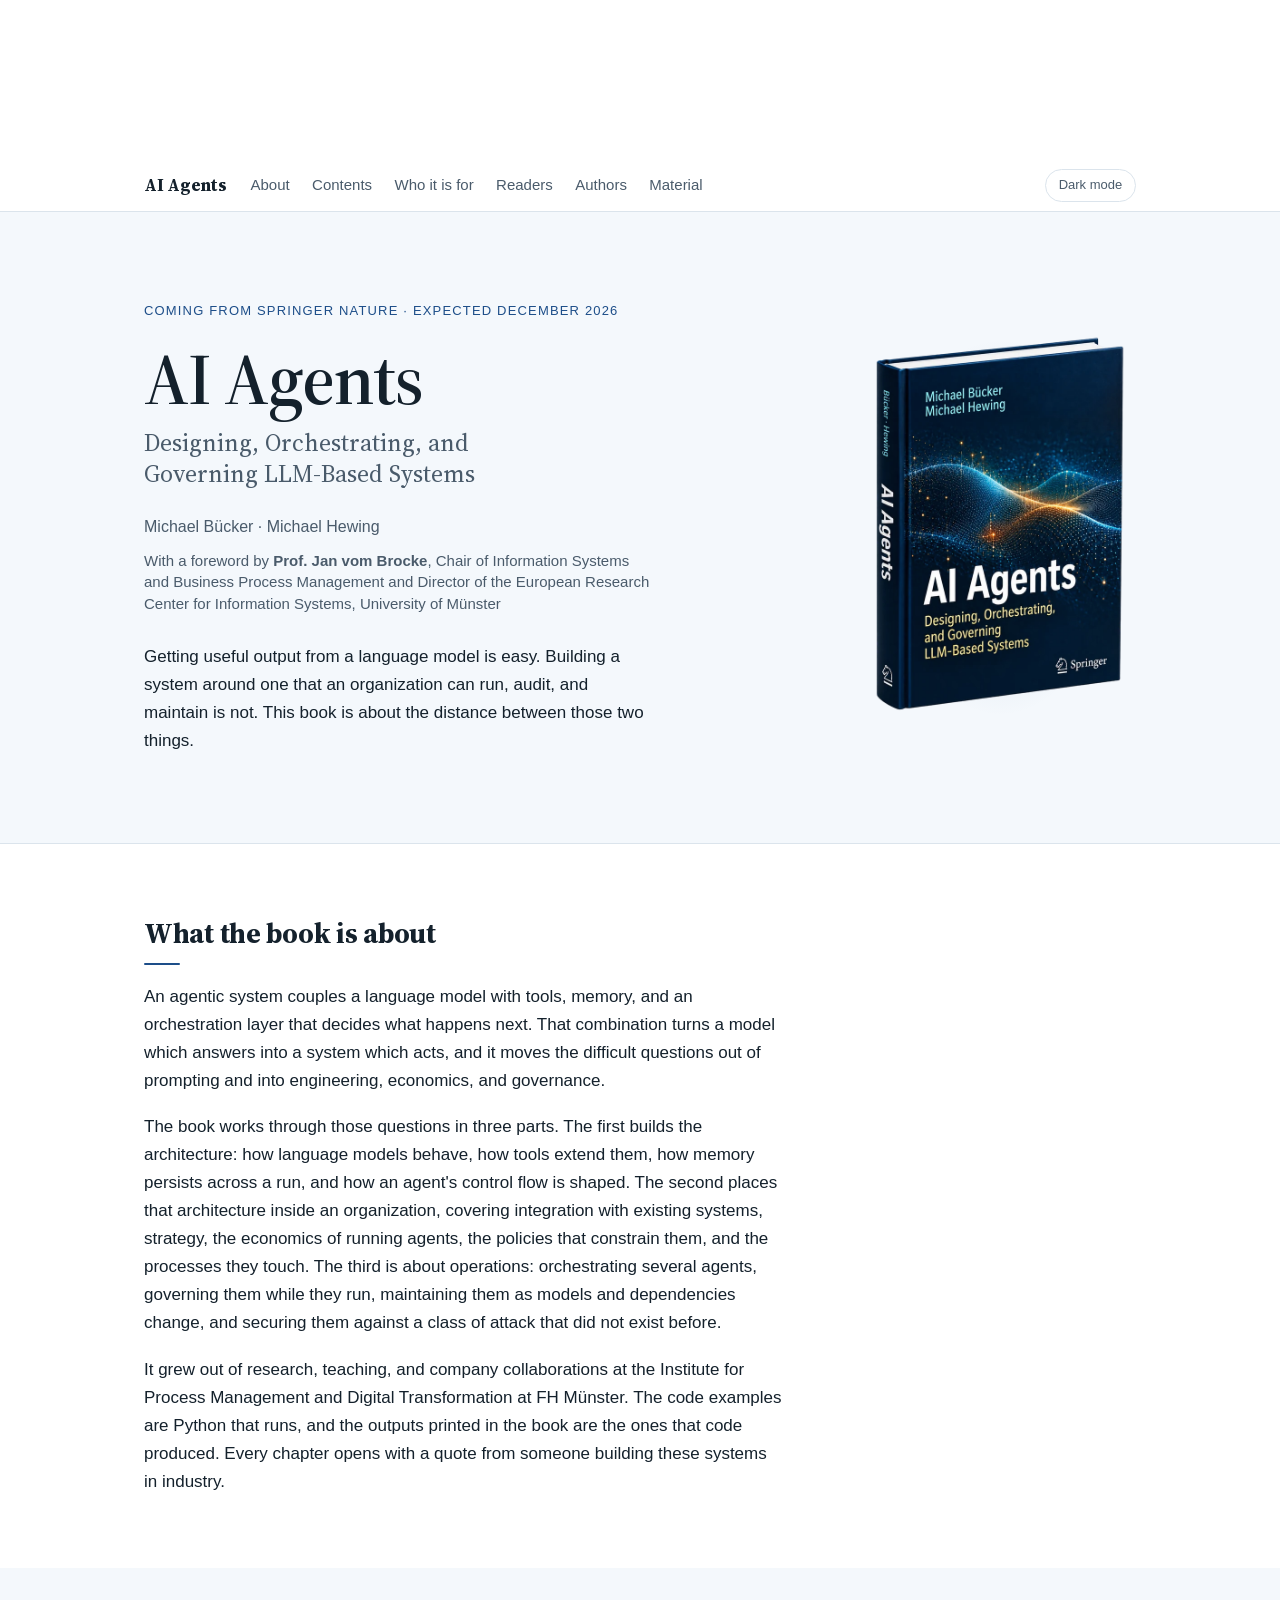
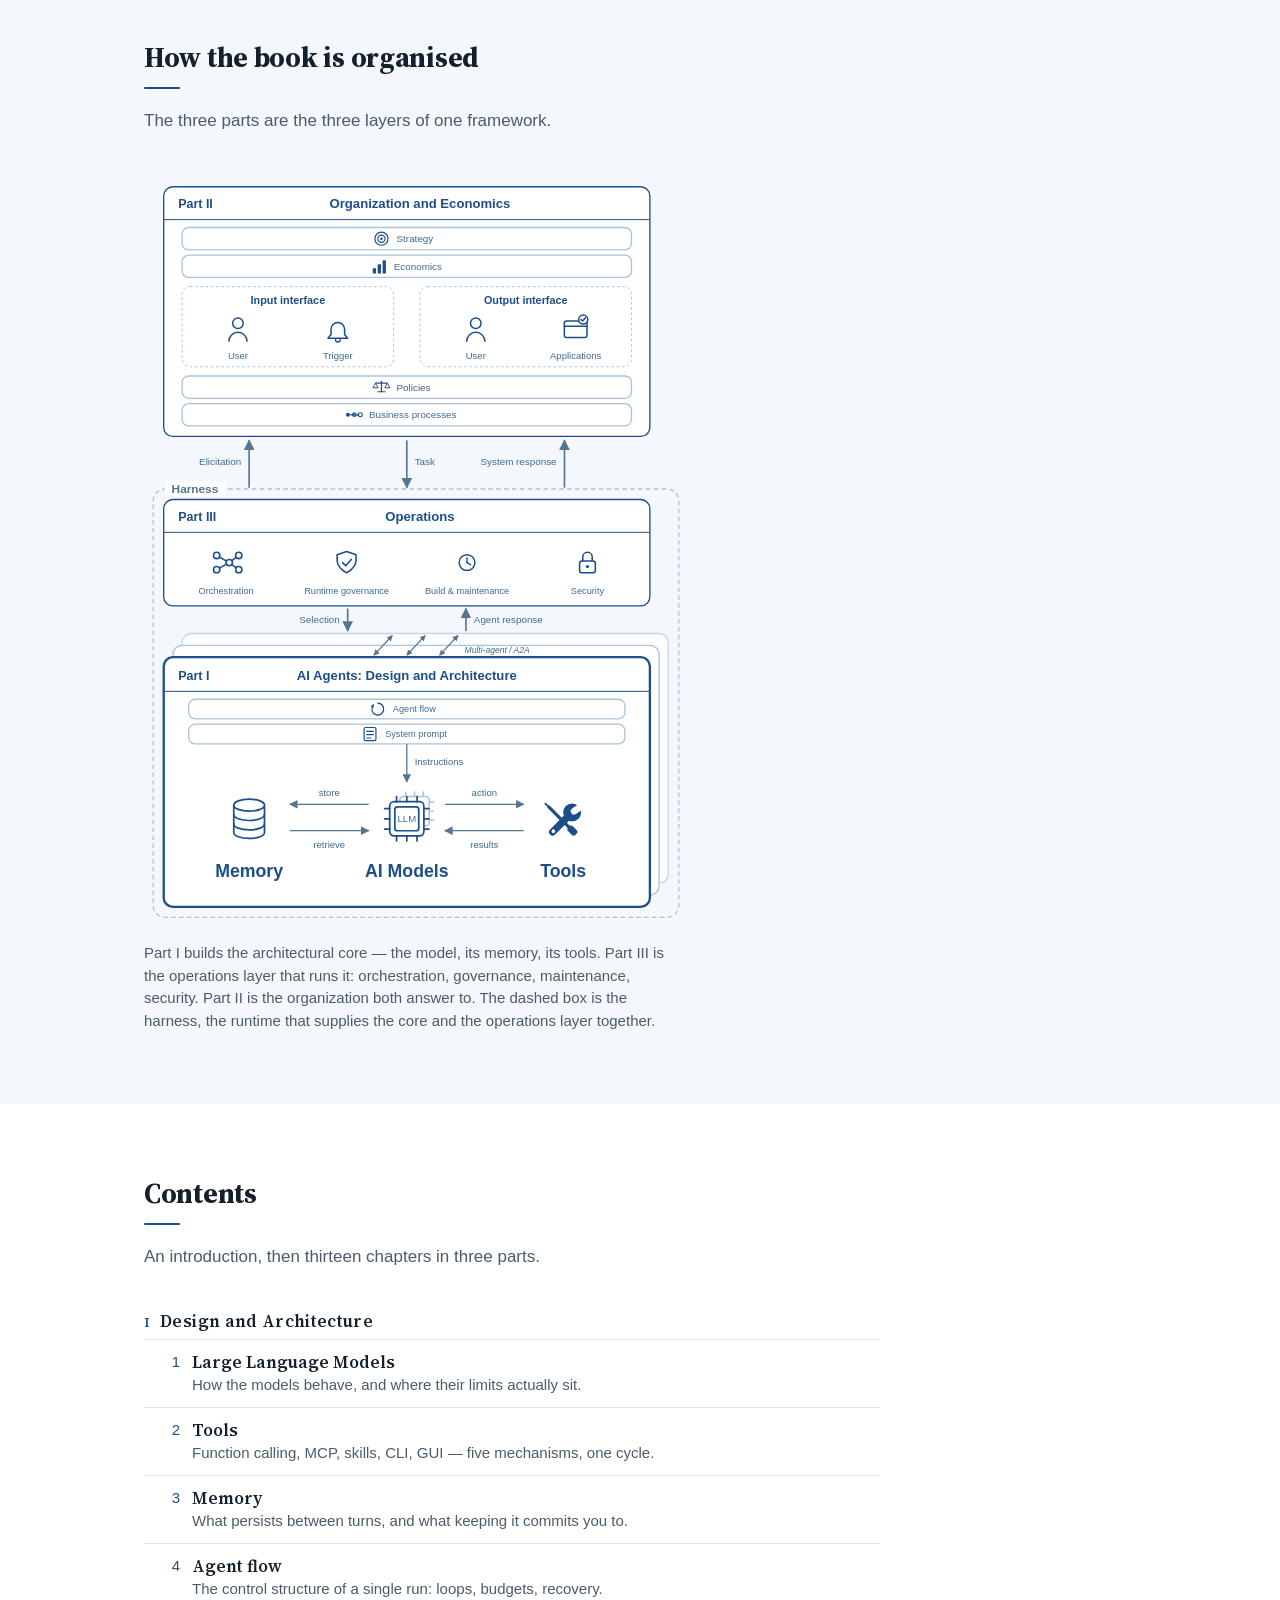
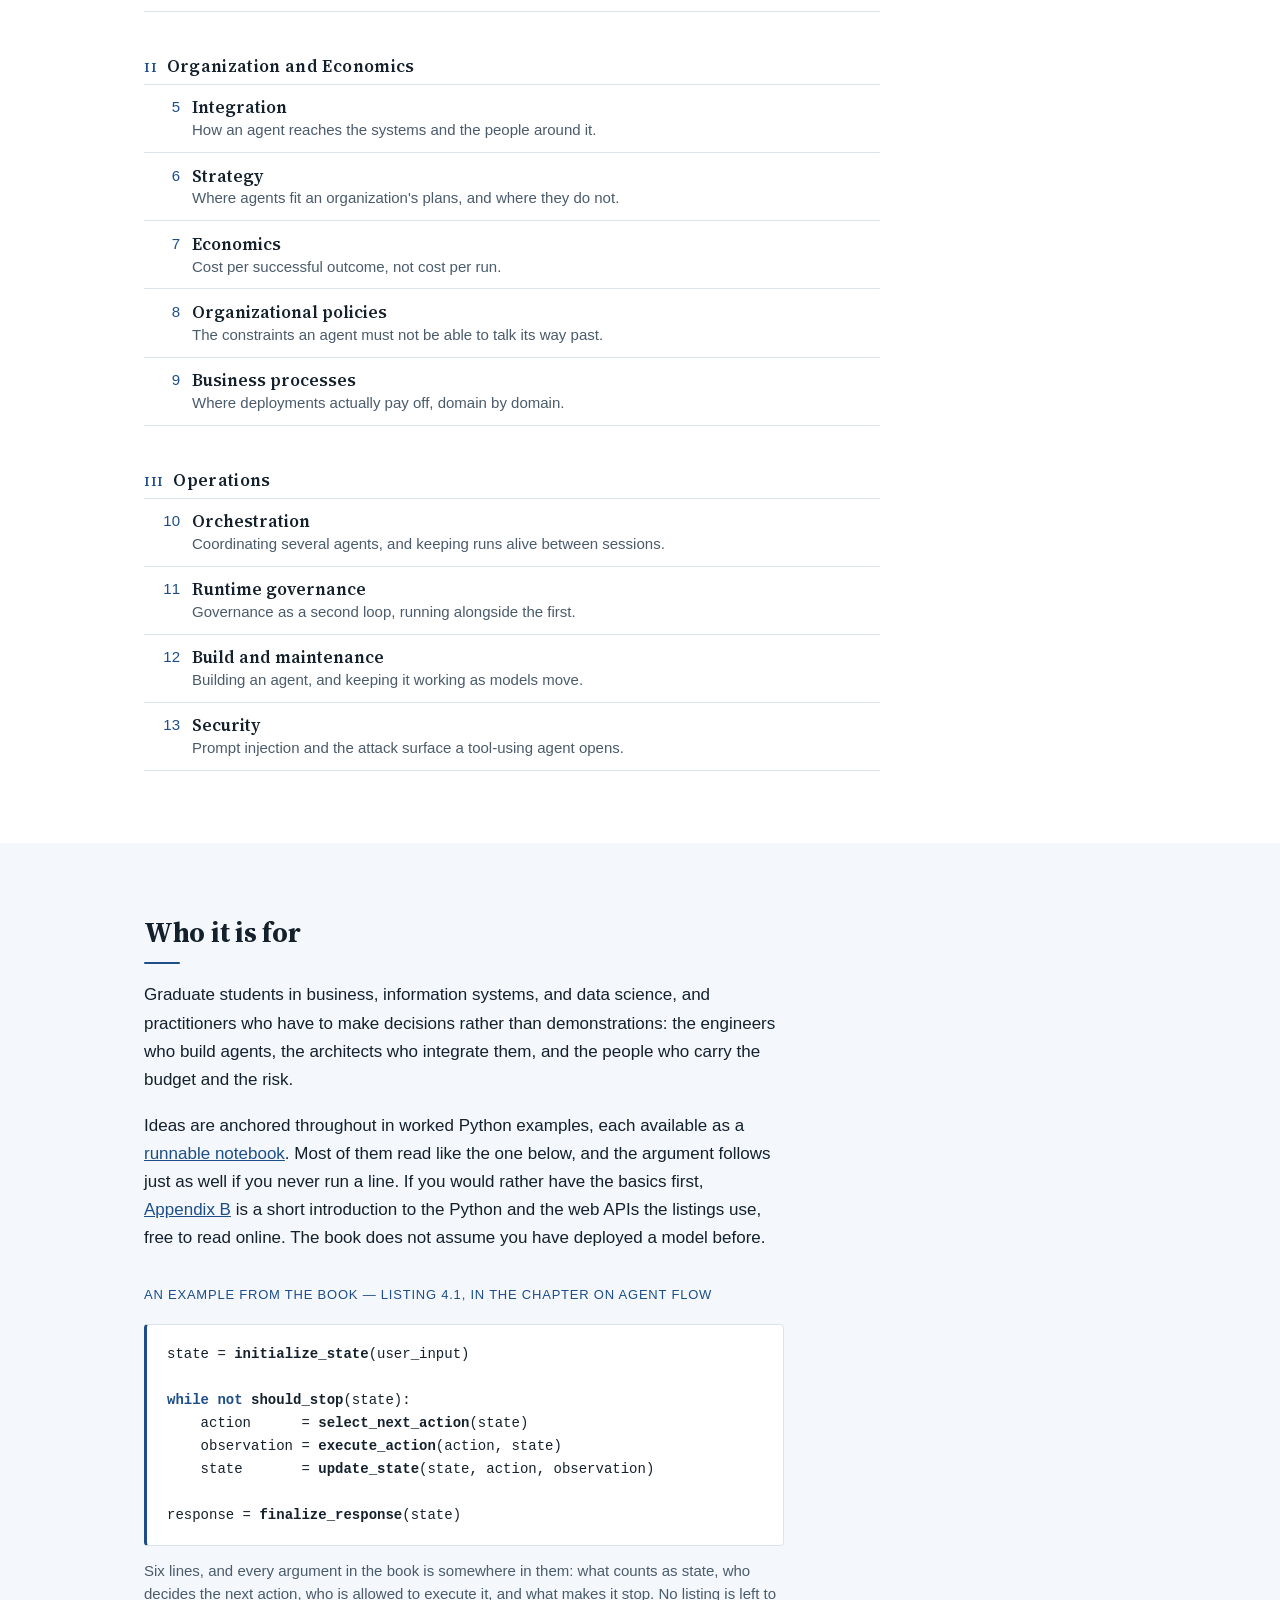
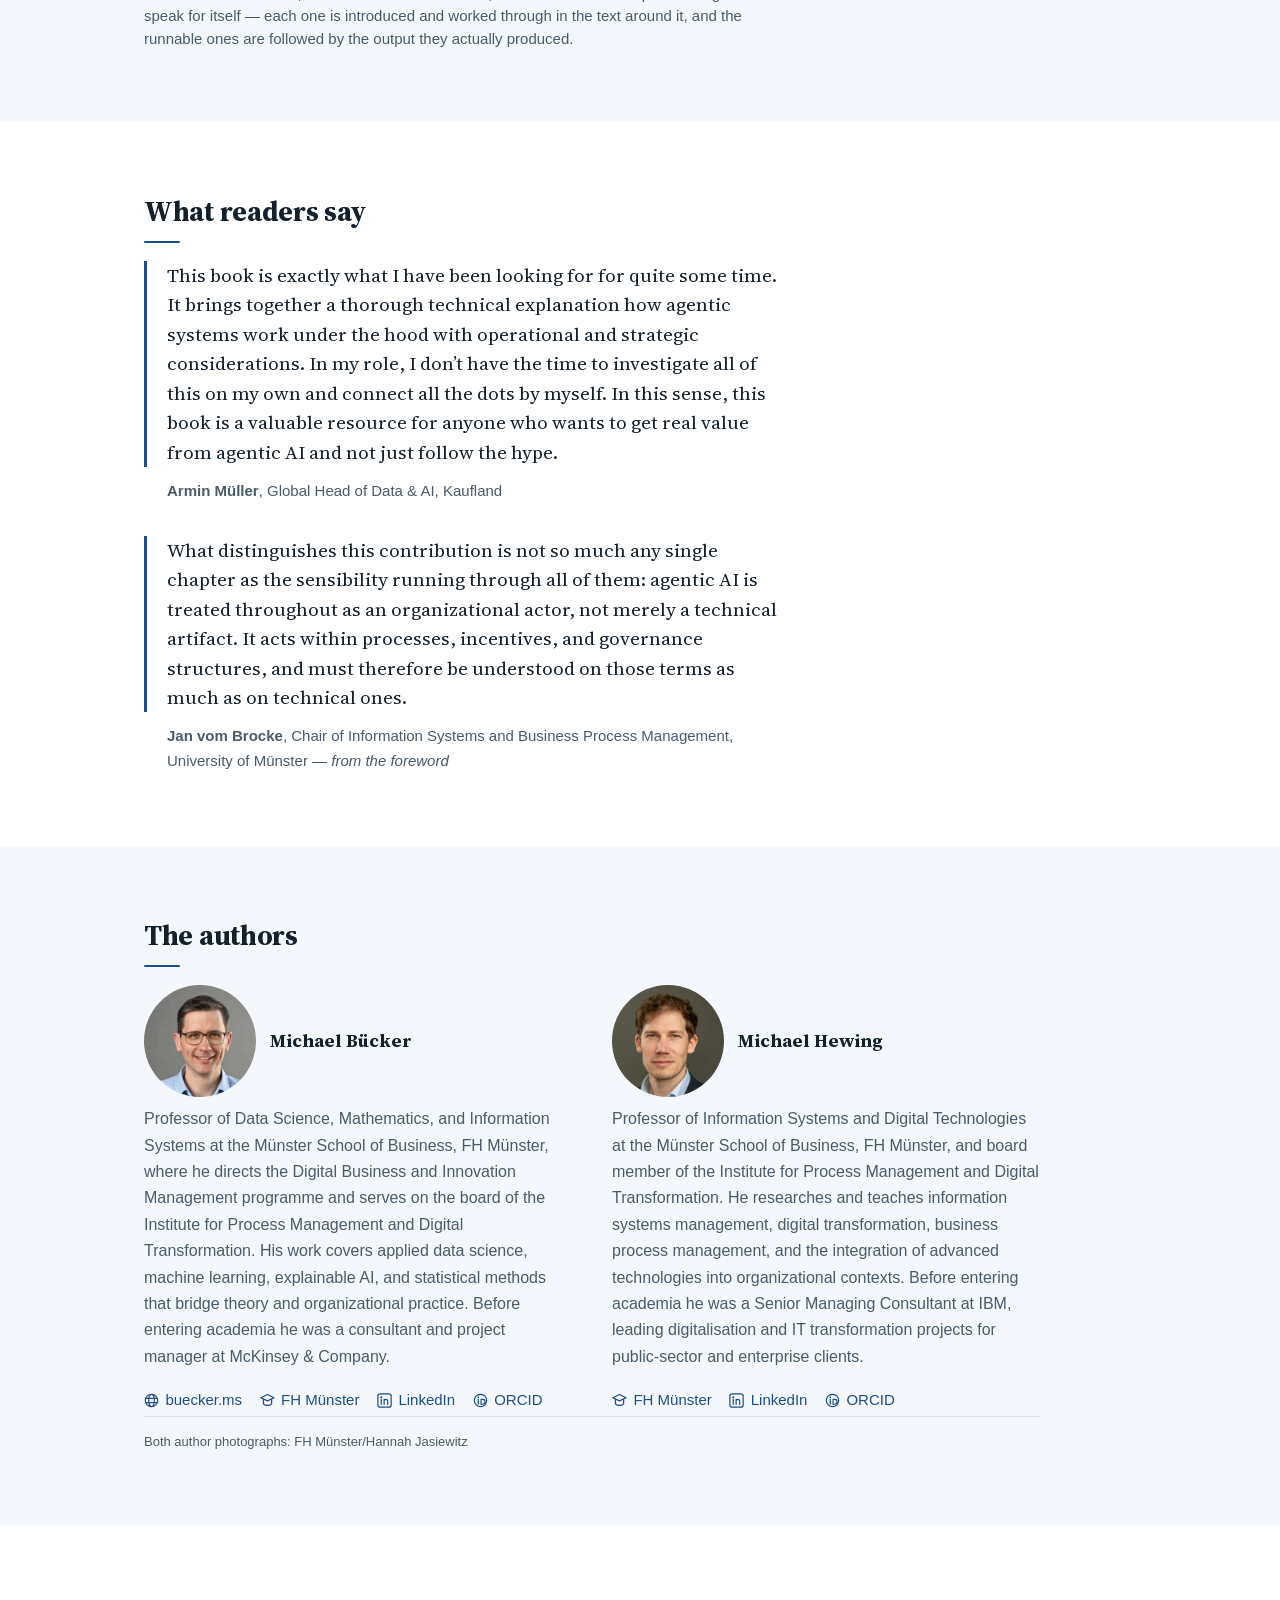
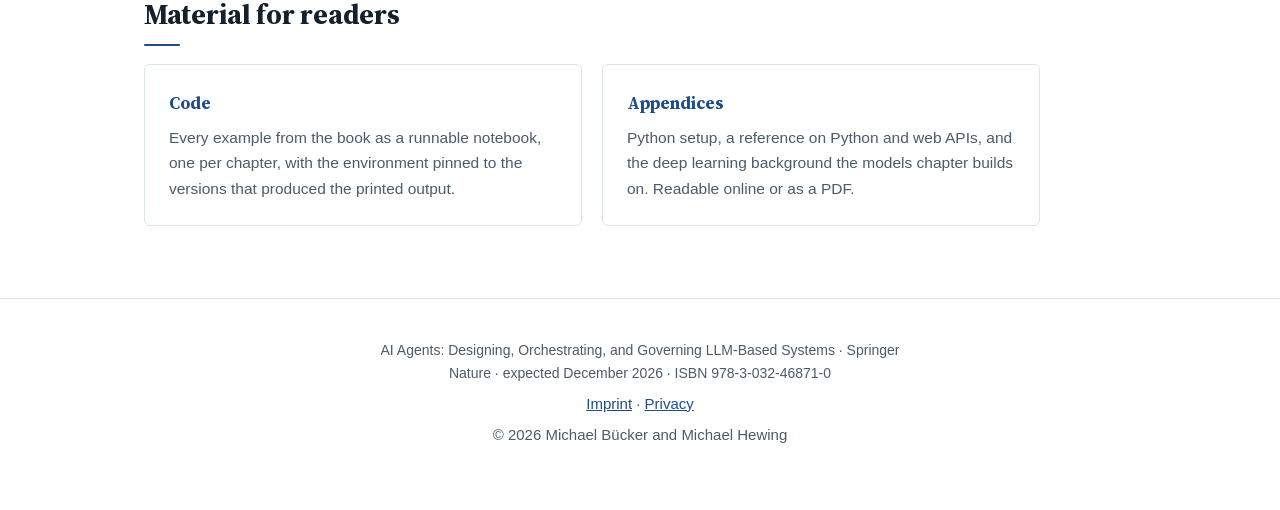
==== index.html @ d1d2ed9f "Print the ISBN now that there is one Springer's cover proof of 2 November carries 978-3-032-46871-0;" ====
<!doctype html>
<html lang="en">
<head>
<meta charset="utf-8">
<meta name="viewport" content="width=device-width, initial-scale=1">
<title>AI Agents — Designing, Orchestrating, and Governing LLM-Based Systems</title>
<meta name="description" content="A book by Michael Bücker and Michael Hewing on building LLM-based agents an organization can run, audit, and maintain. Coming from Springer Nature.">
<meta property="og:title" content="AI Agents: Designing, Orchestrating, and Governing LLM-Based Systems">
<meta property="og:description" content="Getting useful output from a language model is easy. Building a system around one that an organization can run, audit, and maintain is not.">
<meta property="og:image" content="https://aiagentsbook.org/img/cover-3d.jpg">
<meta property="og:url" content="https://aiagentsbook.org/">
<meta property="og:type" content="book">
<meta property="book:isbn" content="9783032468710">
<meta name="twitter:card" content="summary_large_image">
<link rel="canonical" href="https://aiagentsbook.org/">
<link rel="icon" href="favicon.svg" type="image/svg+xml">
<link rel="apple-touch-icon" href="apple-touch-icon.png">
<link rel="preload" href="fonts/source-serif-4.woff2" as="font"
      type="font/woff2" crossorigin>
<link rel="stylesheet" href="style.css">
<script>
  /* Applies a stored theme choice before first paint, so a visitor who picked
     one does not see the other flash first. Wrapped because localStorage
     throws in a private window with site data blocked, where doing nothing
     and following the system preference is the right outcome. */
  try {
    var saved = localStorage.getItem("theme");
    if (saved === "dark" || saved === "light") {
      document.documentElement.dataset.theme = saved;
    }
  } catch (e) {}
</script>
</head>
<body>

<!-- Icons are inline symbols rather than an icon font or a sprite file,
     because the page loads nothing from anywhere. Each is monochrome and
     inherits the link colour via currentColor, which also keeps the brand
     marks out of it: every icon sits beside its own text label, so the
     meaning never depends on recognising the glyph. -->
<svg xmlns="http://www.w3.org/2000/svg" hidden>
  <symbol id="i-globe" viewBox="0 0 16 16">
    <circle cx="8" cy="8" r="6.6" fill="none" stroke="currentColor" stroke-width="1.3"/>
    <ellipse cx="8" cy="8" rx="3" ry="6.6" fill="none" stroke="currentColor" stroke-width="1.3"/>
    <path d="M1.8 5.7h12.4M1.8 10.3h12.4" stroke="currentColor" stroke-width="1.3"/>
  </symbol>
  <symbol id="i-university" viewBox="0 0 16 16">
    <path d="M8 1.6 15 5 8 8.4 1 5z" fill="none" stroke="currentColor"
          stroke-width="1.3" stroke-linejoin="round"/>
    <path d="M3.6 6.6v4.1c0 1.3 2 2.4 4.4 2.4s4.4-1.1 4.4-2.4V6.6"
          fill="none" stroke="currentColor" stroke-width="1.3" stroke-linecap="round"/>
  </symbol>
  <symbol id="i-linkedin" viewBox="0 0 16 16">
    <rect x="0.9" y="0.9" width="14.2" height="14.2" rx="2.4" fill="none"
          stroke="currentColor" stroke-width="1.3"/>
    <circle cx="4.5" cy="4.6" r="1.05" fill="currentColor"/>
    <path d="M4.5 6.9v5.2M7.6 12.1V6.9m0 1.8c0-1 .8-1.8 1.9-1.8s1.9.8 1.9 2.1v3.1"
          fill="none" stroke="currentColor" stroke-width="1.3" stroke-linecap="round"/>
  </symbol>
  <symbol id="i-orcid" viewBox="0 0 16 16">
    <circle cx="8" cy="8" r="6.6" fill="none" stroke="currentColor" stroke-width="1.3"/>
    <circle cx="5.6" cy="4.7" r="0.85" fill="currentColor"/>
    <path d="M5.6 6.9v5.1" stroke="currentColor" stroke-width="1.3" stroke-linecap="round"/>
    <path d="M8.6 12V6.9h1.7a2.55 2.55 0 0 1 0 5.1z" fill="none"
          stroke="currentColor" stroke-width="1.3" stroke-linejoin="round"/>
  </symbol>
</svg>

<nav class="topbar" aria-label="Sections of this page">
  <a class="topbar-brand" href="#top">AI Agents</a>
  <ul class="topbar-links">
    <li><a href="#about">About</a></li>
    <li><a href="#contents">Contents</a></li>
    <li><a href="#audience">Who it is for</a></li>
    <li><a href="#readers">Readers</a></li>
    <li><a href="#authors">Authors</a></li>
    <li><a href="#material">Material</a></li>
  </ul>
  <button id="theme-toggle" class="theme-toggle" type="button" hidden>
    <span data-when="light">Dark mode</span><span data-when="dark">Light mode</span>
  </button>
</nav>

<header class="hero" id="top">
  <div class="hero-inner">
    <div class="hero-text">
      <!-- "Expected" stays until Springer commits to a date. No pre-order
           link until one exists: a placeholder that never resolves is worse
           than an honest silence. The hardcover ISBN is on the cover proof of
           2 November 2026 and is printed below, in the footer. The DOI is not:
           Springer derives it from the eBook ISBN, which has not been given to
           us, and 10.1007/978-3-032-46871-0 built from the print ISBN would
           404. It goes up once Springer confirms it. -->
      <p class="eyebrow">Coming from Springer Nature
        <span aria-hidden="true">&middot;</span> Expected December 2026</p>
      <h1>AI Agents</h1>
      <p class="subtitle">Designing, Orchestrating, and Governing LLM-Based Systems</p>
      <p class="authors">Michael Bücker &middot; Michael Hewing</p>
      <p class="foreword-by">With a foreword by <strong>Prof. Jan vom Brocke</strong>,
        Chair of Information Systems and Business Process Management and Director of
        the European Research Center for Information Systems, University of Münster</p>
      <p class="lede">Getting useful output from a language model is easy. Building a
        system around one that an organization can run, audit, and maintain is not.
        This book is about the distance between those two things.</p>
    </div>
    <div class="hero-cover">
      <!-- WebP because it is the only format here that carries the render's
           transparency at a sensible weight: 102 KB against 705 for the same
           image as PNG. Transparency is what lets one file serve both colour
           schemes instead of a white rectangle showing up in dark mode. The
           JPEG beside it exists only for og:image, since social scrapers
           still handle WebP unevenly. -->
      <img src="img/cover-3d.webp" width="600" height="900"
           alt="AI Agents: Designing, Orchestrating, and Governing LLM-Based Systems, by Michael Bücker and Michael Hewing, published by Springer.">
    </div>
  </div>
</header>

<main>

<section class="band" id="about">
  <h2>What the book is about</h2>
  <p>An agentic system couples a language model with tools, memory, and an
    orchestration layer that decides what happens next. That combination turns a
    model which answers into a system which acts, and it moves the difficult
    questions out of prompting and into engineering, economics, and governance.</p>
  <p>The book works through those questions in three parts. The first builds the
    architecture: how language models behave, how tools extend them, how memory
    persists across a run, and how an agent's control flow is shaped. The second
    places that architecture inside an organization, covering integration with
    existing systems, strategy, the economics of running agents, the policies that
    constrain them, and the processes they touch. The third is about operations:
    orchestrating several agents, governing them while they run, maintaining them
    as models and dependencies change, and securing them against a class of attack
    that did not exist before.</p>
  <p>It grew out of research, teaching, and company collaborations at the Institute
    for Process Management and Digital Transformation at FH Münster. The code
    examples are Python that runs, and the outputs printed in the book are the ones
    that code produced. Every chapter opens with a quote from someone building these
    systems in industry.</p>
</section>

<!-- The book's own framework figure, inlined rather than linked so it inherits
     the page's colours and needs no second request. It is the argument for the
     book's structure: its three layers are the three parts. -->
<section class="band alt" id="framework">
  <h2>How the book is organised</h2>
  <p class="intro">The three parts are the three layers of one framework.</p>
  <figure class="figure">
    <svg class="framework" viewBox="0 0 828 1150" width="100%" height="auto" xmlns="http://www.w3.org/2000/svg" role="img">
<title>The AI agent framework</title>
<desc>Three layers: an organizational layer with strategy, economics, input and output interfaces, policies, and business processes; an operations and processes layer with orchestration, runtime governance, build and maintenance, and security; and the agent architecture core, where an AI model interacts with memory and tools under a system prompt and agent flow. A dashed enclosing box labelled Harness surrounds the operations layer and the agent architecture core together. Tasks flow downward through the layers and responses flow back up.</desc>
<defs><marker id="fw-arrow" viewBox="0 0 10 10" refX="9" refY="5" markerWidth="6.5" markerHeight="6.5" orient="auto-start-reverse"><path d="M0,0 L10,5 L0,10 z" fill="var(--dia-line)"/></marker><marker id="fw-arrow-s" viewBox="0 0 10 10" refX="9" refY="5" markerWidth="5" markerHeight="5" orient="auto-start-reverse"><path d="M0,0 L10,5 L0,10 z" fill="var(--dia-line)"/></marker></defs>
<g id="part2"><rect x="30" y="24" width="740" height="380" rx="14" fill="var(--dia-fill)" stroke="var(--dia-strong)" stroke-width="2"/><line x1="30" y1="74" x2="770" y2="74" stroke="var(--dia-strong)" stroke-width="1.5"/><text x="52" y="57" font-family="inherit" font-size="19" fill="var(--dia-strong)" font-weight="700" text-anchor="start">Part II</text><text x="420" y="57" font-family="inherit" font-size="20" fill="var(--dia-strong)" font-weight="700" text-anchor="middle">Organization and Economics</text><rect x="58" y="86" width="684" height="34" rx="10" fill="var(--dia-fill)" stroke="var(--dia-soft)" stroke-width="2"/><g transform="translate(361.4,103.0)"><circle cx="0" cy="0" r="10" stroke="var(--dia-strong)" stroke-width="1.8" fill="none"/><circle cx="0" cy="0" r="5.5" stroke="var(--dia-strong)" stroke-width="1.8" fill="none"/><circle cx="0" cy="0" r="1.9" fill="var(--dia-strong)"/></g><text x="384.4" y="108.1" font-family="inherit" font-size="15" fill="var(--dia-mid)" text-anchor="start">Strategy</text><rect x="58" y="128" width="684" height="34" rx="10" fill="var(--dia-fill)" stroke="var(--dia-soft)" stroke-width="2"/><g transform="translate(357.2,145.0)"><rect x="-9" y="3" width="5" height="8" fill="var(--dia-strong)"/><rect x="-1.5" y="-3" width="5" height="14" fill="var(--dia-strong)"/><rect x="6" y="-9" width="5" height="20" fill="var(--dia-strong)"/></g><text x="380.2" y="150.1" font-family="inherit" font-size="15" fill="var(--dia-mid)" text-anchor="start">Economics</text><rect x="58" y="176" width="322" height="122" rx="12" fill="none" stroke="var(--dia-soft)" stroke-width="1.5" stroke-dasharray="4 4"/><text x="219" y="202" font-family="inherit" font-size="16.5" fill="var(--dia-strong)" font-weight="600" text-anchor="middle">Input interface</text><g transform="translate(143,242) scale(1.15)"><circle cx="0" cy="-9" r="7" stroke="var(--dia-strong)" stroke-width="2" fill="none" stroke-linecap="round" stroke-linejoin="round"/><path d="M-12,15 a12,12 0 0 1 24,0" stroke="var(--dia-strong)" stroke-width="2" fill="none" stroke-linecap="round" stroke-linejoin="round"/></g><text x="143" y="286" font-family="inherit" font-size="14.5" fill="var(--dia-mid)" text-anchor="middle">User</text><g transform="translate(295,242) scale(1.15)"><path d="M-9,6 v-7 a9,9 0 0 1 18,0 v7 l4,5 h-26 z" stroke="var(--dia-strong)" stroke-width="2" fill="none" stroke-linecap="round" stroke-linejoin="round"/><path d="M-3,13 a3,3 0 0 0 6,0" stroke="var(--dia-strong)" stroke-width="2" fill="none" stroke-linecap="round" stroke-linejoin="round"/></g><text x="295" y="286" font-family="inherit" font-size="14.5" fill="var(--dia-mid)" text-anchor="middle">Trigger</text><rect x="420" y="176" width="322" height="122" rx="12" fill="none" stroke="var(--dia-soft)" stroke-width="1.5" stroke-dasharray="4 4"/><text x="581" y="202" font-family="inherit" font-size="16.5" fill="var(--dia-strong)" font-weight="600" text-anchor="middle">Output interface</text><g transform="translate(505,242) scale(1.15)"><circle cx="0" cy="-9" r="7" stroke="var(--dia-strong)" stroke-width="2" fill="none" stroke-linecap="round" stroke-linejoin="round"/><path d="M-12,15 a12,12 0 0 1 24,0" stroke="var(--dia-strong)" stroke-width="2" fill="none" stroke-linecap="round" stroke-linejoin="round"/></g><text x="505" y="286" font-family="inherit" font-size="14.5" fill="var(--dia-mid)" text-anchor="middle">User</text><g transform="translate(657,242) scale(1.15)"><rect x="-15" y="-12" width="30" height="22" rx="3" stroke="var(--dia-strong)" stroke-width="2" fill="none" stroke-linecap="round" stroke-linejoin="round"/><line x1="-15" y1="-5" x2="15" y2="-5" stroke="var(--dia-strong)" stroke-width="2" fill="none" stroke-linecap="round" stroke-linejoin="round"/><circle cx="10" cy="-14" r="6" fill="var(--dia-fill)" stroke="var(--dia-strong)" stroke-width="2"/><path d="M7,-14 l2,2 l4,-4" stroke="var(--dia-strong)" stroke-width="2" fill="none" stroke-linecap="round" stroke-linejoin="round"/></g><text x="657" y="286" font-family="inherit" font-size="14.5" fill="var(--dia-mid)" text-anchor="middle">Applications</text><rect x="58" y="312" width="684" height="34" rx="10" fill="var(--dia-fill)" stroke="var(--dia-soft)" stroke-width="2"/><g transform="translate(361.4,329.0)"><line x1="0" y1="-9" x2="0" y2="7" stroke="var(--dia-strong)" stroke-width="1.8" stroke-linecap="round"/><line x1="-5.5" y1="7" x2="5.5" y2="7" stroke="var(--dia-strong)" stroke-width="1.8" stroke-linecap="round"/><line x1="-9" y1="-6" x2="9" y2="-6" stroke="var(--dia-strong)" stroke-width="1.8" stroke-linecap="round"/><path d="M -9,-6 L -13,1 L -5,1 Z" stroke="var(--dia-strong)" stroke-width="1.4" fill="none" stroke-linejoin="round"/><path d="M 9,-6 L 13,1 L 5,1 Z" stroke="var(--dia-strong)" stroke-width="1.4" fill="none" stroke-linejoin="round"/></g><text x="384.4" y="334.1" font-family="inherit" font-size="15" fill="var(--dia-mid)" text-anchor="start">Policies</text><rect x="58" y="354" width="684" height="34" rx="10" fill="var(--dia-fill)" stroke="var(--dia-soft)" stroke-width="2"/><g transform="translate(319.4,371.0)"><circle cx="-9" cy="0" r="3" fill="var(--dia-strong)"/><line x1="-6" y1="0" x2="-1.5" y2="0" stroke="var(--dia-strong)" stroke-width="1.8"/><circle cx="0" cy="0" r="3" fill="var(--dia-strong)"/><line x1="3" y1="0" x2="7.5" y2="0" stroke="var(--dia-strong)" stroke-width="1.8" marker-end="url(#fw-arrow-s)"/><circle cx="10" cy="0" r="3" fill="none" stroke="var(--dia-strong)" stroke-width="1.6"/></g><text x="342.4" y="376.1" font-family="inherit" font-size="15" fill="var(--dia-mid)" text-anchor="start">Business processes</text></g><g id="arrows23"><line x1="160" y1="482" x2="160" y2="410" stroke="var(--dia-line)" stroke-width="2.5" marker-end="url(#fw-arrow)"/><text x="148" y="447" font-family="inherit" font-size="15" fill="var(--dia-mid)" text-anchor="end">Elicitation</text><line x1="400" y1="410" x2="400" y2="482" stroke="var(--dia-line)" stroke-width="2.5" marker-end="url(#fw-arrow)"/><text x="412" y="447" font-family="inherit" font-size="15" fill="var(--dia-mid)" text-anchor="start">Task</text><line x1="640" y1="482" x2="640" y2="410" stroke="var(--dia-line)" stroke-width="2.5" marker-end="url(#fw-arrow)"/><text x="628" y="447" font-family="inherit" font-size="15" fill="var(--dia-mid)" text-anchor="end">System response</text></g><g id="harness"><rect x="14" y="484" width="800" height="652" rx="18" fill="none" stroke="var(--dia-soft)" stroke-width="2" stroke-dasharray="7 5"/><rect x="32" y="473" width="92" height="22" fill="var(--dia-fill)"/><text x="42" y="490" font-family="inherit" font-size="18" fill="var(--dia-line)" font-weight="700" text-anchor="start">Harness</text></g><g id="harness-scope" transform="translate(0,34)"><g id="part3"><rect x="30" y="466" width="740" height="162" rx="14" fill="var(--dia-fill)" stroke="var(--dia-strong)" stroke-width="2"/><line x1="30" y1="516" x2="770" y2="516" stroke="var(--dia-strong)" stroke-width="1.5"/><text x="52" y="499" font-family="inherit" font-size="19" fill="var(--dia-strong)" font-weight="700" text-anchor="start">Part III</text><text x="420" y="499" font-family="inherit" font-size="20" fill="var(--dia-strong)" font-weight="700" text-anchor="middle">Operations</text><g transform="translate(125,562) scale(1.2)"><line x1="-12" y1="-9" x2="4" y2="0" stroke="var(--dia-strong)" stroke-width="2" fill="none" stroke-linecap="round" stroke-linejoin="round"/><line x1="-12" y1="9" x2="4" y2="0" stroke="var(--dia-strong)" stroke-width="2" fill="none" stroke-linecap="round" stroke-linejoin="round"/><line x1="4" y1="0" x2="16" y2="-9" stroke="var(--dia-strong)" stroke-width="2" fill="none" stroke-linecap="round" stroke-linejoin="round"/><line x1="4" y1="0" x2="16" y2="9" stroke="var(--dia-strong)" stroke-width="2" fill="none" stroke-linecap="round" stroke-linejoin="round"/><circle cx="-12" cy="-9" r="4" fill="var(--dia-fill)" stroke="var(--dia-strong)" stroke-width="2"/><circle cx="-12" cy="9" r="4" fill="var(--dia-fill)" stroke="var(--dia-strong)" stroke-width="2"/><circle cx="4" cy="0" r="4" fill="var(--dia-fill)" stroke="var(--dia-strong)" stroke-width="2"/><circle cx="16" cy="-9" r="4" fill="var(--dia-fill)" stroke="var(--dia-strong)" stroke-width="2"/><circle cx="16" cy="9" r="4" fill="var(--dia-fill)" stroke="var(--dia-strong)" stroke-width="2"/></g><text x="125" y="610" font-family="inherit" font-size="14" fill="var(--dia-mid)" text-anchor="middle">Orchestration</text><g transform="translate(308.33,562) scale(1.2)"><path d="M0,-14 l12,4 v7 c0,8 -5,12 -12,16 c-7,-4 -12,-8 -12,-16 v-7 z" stroke="var(--dia-strong)" stroke-width="2" fill="none" stroke-linecap="round" stroke-linejoin="round"/><path d="M-5,0 l4,4 l7,-8" stroke="var(--dia-strong)" stroke-width="2" fill="none" stroke-linecap="round" stroke-linejoin="round"/></g><text x="308.33" y="610" font-family="inherit" font-size="14" fill="var(--dia-mid)" text-anchor="middle">Runtime governance</text><g transform="translate(491.67,562) scale(1.2)"><g transform="translate(0,0)"><circle cx="0" cy="0" r="10" stroke="var(--dia-strong)" stroke-width="1.8" fill="none"/><line x1="0" y1="0" x2="0" y2="-6" stroke="var(--dia-strong)" stroke-width="1.8" stroke-linecap="round"/><line x1="0" y1="0" x2="4.5" y2="2.5" stroke="var(--dia-strong)" stroke-width="1.8" stroke-linecap="round"/></g></g><text x="491.67" y="610" font-family="inherit" font-size="14" fill="var(--dia-mid)" text-anchor="middle">Build &amp; maintenance</text><g transform="translate(675,562) scale(1.2)"><rect x="-10" y="-2" width="20" height="15" rx="3" stroke="var(--dia-strong)" stroke-width="2" fill="none" stroke-linecap="round" stroke-linejoin="round"/><path d="M-6,-2 v-5 a6,6 0 0 1 12,0 v5" stroke="var(--dia-strong)" stroke-width="2" fill="none" stroke-linecap="round" stroke-linejoin="round"/><circle cx="0" cy="5" r="2" fill="var(--dia-strong)"/></g><text x="675" y="610" font-family="inherit" font-size="14" fill="var(--dia-mid)" text-anchor="middle">Security</text></g><g id="arrows31"><line x1="310" y1="632" x2="310" y2="666" stroke="var(--dia-line)" stroke-width="2.5" marker-end="url(#fw-arrow)"/><text x="298" y="654" font-family="inherit" font-size="15" fill="var(--dia-mid)" text-anchor="end">Selection</text><line x1="490" y1="666" x2="490" y2="632" stroke="var(--dia-line)" stroke-width="2.5" marker-end="url(#fw-arrow)"/><text x="502" y="654" font-family="inherit" font-size="15" fill="var(--dia-mid)" text-anchor="start">Agent response</text></g><g id="part1"><rect x="58" y="670" width="740" height="380" rx="14" fill="var(--dia-fill)" stroke="var(--dia-faint)" stroke-width="2"/><rect x="44" y="688" width="740" height="380" rx="14" fill="var(--dia-fill)" stroke="var(--dia-soft)" stroke-width="2"/><line x1="350" y1="703" x2="378" y2="673" stroke="var(--dia-line)" stroke-width="1.8" marker-start="url(#fw-arrow-s)" marker-end="url(#fw-arrow-s)"/><line x1="400" y1="703" x2="428" y2="673" stroke="var(--dia-line)" stroke-width="1.8" marker-start="url(#fw-arrow-s)" marker-end="url(#fw-arrow-s)"/><line x1="450" y1="703" x2="478" y2="673" stroke="var(--dia-line)" stroke-width="1.8" marker-start="url(#fw-arrow-s)" marker-end="url(#fw-arrow-s)"/><text x="488" y="700" font-family="inherit" font-size="13" fill="var(--dia-mid)" font-style="italic" text-anchor="start">Multi-agent / A2A</text><rect x="30" y="706" width="740" height="380" rx="14" fill="var(--dia-fill)" stroke="var(--dia-strong)" stroke-width="3.5"/><line x1="30" y1="758" x2="770" y2="758" stroke="var(--dia-strong)" stroke-width="1.5"/><text x="52" y="741" font-family="inherit" font-size="19" fill="var(--dia-strong)" font-weight="700" text-anchor="start">Part I</text><text x="400" y="741" font-family="inherit" font-size="20" fill="var(--dia-strong)" font-weight="700" text-anchor="middle">AI Agents: Design and Architecture</text><rect x="68" y="770" width="664" height="30" rx="10" fill="var(--dia-fill)" stroke="var(--dia-soft)" stroke-width="2"/><g transform="translate(355.8,785.0)"><path d="M0,-9 A9,9 0 1 1 -7.794,-4.5" stroke="var(--dia-strong)" stroke-width="2" fill="none" stroke-linecap="round"/><g transform="translate(-7.794,-4.5) rotate(-60)"><path d="M-1.3,-2.5 L4.3,0 L-1.3,2.5 Z" fill="var(--dia-strong)"/></g></g><text x="378.8" y="789.76" font-family="inherit" font-size="14" fill="var(--dia-mid)" text-anchor="start">Agent flow</text><rect x="68" y="808" width="664" height="30" rx="10" fill="var(--dia-fill)" stroke="var(--dia-soft)" stroke-width="2"/><g transform="translate(344.03999999999996,823.0)"><rect x="-9" y="-10" width="18" height="20" rx="2.5" stroke="var(--dia-strong)" stroke-width="1.8" fill="none"/><line x1="-5" y1="-4" x2="5" y2="-4" stroke="var(--dia-strong)" stroke-width="1.8" stroke-linecap="round"/><line x1="-5" y1="1" x2="5" y2="1" stroke="var(--dia-strong)" stroke-width="1.8" stroke-linecap="round"/><line x1="-5" y1="6" x2="1.5" y2="6" stroke="var(--dia-strong)" stroke-width="1.8" stroke-linecap="round"/></g><text x="367.03999999999996" y="827.76" font-family="inherit" font-size="14" fill="var(--dia-mid)" text-anchor="start">System prompt</text><line x1="400" y1="838" x2="400" y2="896" stroke="var(--dia-line)" stroke-width="2" marker-end="url(#fw-arrow)"/><text x="412" y="870" font-family="inherit" font-size="14.5" fill="var(--dia-mid)" text-anchor="start">Instructions</text><g transform="translate(160,952) scale(1.3)"><path d="M-18,-16 a18,7 0 0 0 36,0 a18,7 0 0 0 -36,0 v32 a18,7 0 0 0 36,0 v-32" stroke="var(--dia-strong)" stroke-width="2" fill="none" stroke-linecap="round" stroke-linejoin="round"/><path d="M-18,-5 a18,7 0 0 0 36,0" stroke="var(--dia-strong)" stroke-width="2" fill="none" stroke-linecap="round" stroke-linejoin="round"/><path d="M-18,6 a18,7 0 0 0 36,0" stroke="var(--dia-strong)" stroke-width="2" fill="none" stroke-linecap="round" stroke-linejoin="round"/></g><g transform="translate(400,952) scale(1.3)"><g transform="translate(9,-9) scale(0.86)"><rect x="-20" y="-20" width="40" height="40" rx="5" fill="var(--dia-fill)" stroke="var(--dia-soft)" stroke-width="2" stroke-linecap="round" stroke-linejoin="round"/><rect x="-11" y="-11" width="22" height="22" rx="3" stroke="var(--dia-soft)" stroke-width="2" fill="none" stroke-linecap="round" stroke-linejoin="round"/><line x1="-12" y1="-20" x2="-12" y2="-26" stroke="var(--dia-soft)" stroke-width="2" stroke-linecap="round"/><line x1="-12" y1="20" x2="-12" y2="26" stroke="var(--dia-soft)" stroke-width="2" stroke-linecap="round"/><line x1="-20" y1="-12" x2="-26" y2="-12" stroke="var(--dia-soft)" stroke-width="2" stroke-linecap="round"/><line x1="20" y1="-12" x2="26" y2="-12" stroke="var(--dia-soft)" stroke-width="2" stroke-linecap="round"/><line x1="0" y1="-20" x2="0" y2="-26" stroke="var(--dia-soft)" stroke-width="2" stroke-linecap="round"/><line x1="0" y1="20" x2="0" y2="26" stroke="var(--dia-soft)" stroke-width="2" stroke-linecap="round"/><line x1="-20" y1="0" x2="-26" y2="0" stroke="var(--dia-soft)" stroke-width="2" stroke-linecap="round"/><line x1="20" y1="0" x2="26" y2="0" stroke="var(--dia-soft)" stroke-width="2" stroke-linecap="round"/><line x1="12" y1="-20" x2="12" y2="-26" stroke="var(--dia-soft)" stroke-width="2" stroke-linecap="round"/><line x1="12" y1="20" x2="12" y2="26" stroke="var(--dia-soft)" stroke-width="2" stroke-linecap="round"/><line x1="-20" y1="12" x2="-26" y2="12" stroke="var(--dia-soft)" stroke-width="2" stroke-linecap="round"/><line x1="20" y1="12" x2="26" y2="12" stroke="var(--dia-soft)" stroke-width="2" stroke-linecap="round"/></g><g><rect x="-20" y="-20" width="40" height="40" rx="5" fill="var(--dia-fill)" stroke="var(--dia-strong)" stroke-width="2" stroke-linecap="round" stroke-linejoin="round"/><rect x="-14" y="-14" width="28" height="28" rx="3" stroke="var(--dia-strong)" stroke-width="2" fill="none" stroke-linecap="round" stroke-linejoin="round"/><text x="0" y="4" font-family="inherit" font-size="11.15" fill="var(--dia-mid)" text-anchor="middle">LLM</text><line x1="-12" y1="-20" x2="-12" y2="-26" stroke="var(--dia-strong)" stroke-width="2" stroke-linecap="round"/><line x1="-12" y1="20" x2="-12" y2="26" stroke="var(--dia-strong)" stroke-width="2" stroke-linecap="round"/><line x1="-20" y1="-12" x2="-26" y2="-12" stroke="var(--dia-strong)" stroke-width="2" stroke-linecap="round"/><line x1="20" y1="-12" x2="26" y2="-12" stroke="var(--dia-strong)" stroke-width="2" stroke-linecap="round"/><line x1="0" y1="-20" x2="0" y2="-26" stroke="var(--dia-strong)" stroke-width="2" stroke-linecap="round"/><line x1="0" y1="20" x2="0" y2="26" stroke="var(--dia-strong)" stroke-width="2" stroke-linecap="round"/><line x1="-20" y1="0" x2="-26" y2="0" stroke="var(--dia-strong)" stroke-width="2" stroke-linecap="round"/><line x1="20" y1="0" x2="26" y2="0" stroke="var(--dia-strong)" stroke-width="2" stroke-linecap="round"/><line x1="12" y1="-20" x2="12" y2="-26" stroke="var(--dia-strong)" stroke-width="2" stroke-linecap="round"/><line x1="12" y1="20" x2="12" y2="26" stroke="var(--dia-strong)" stroke-width="2" stroke-linecap="round"/><line x1="-20" y1="12" x2="-26" y2="12" stroke="var(--dia-strong)" stroke-width="2" stroke-linecap="round"/><line x1="20" y1="12" x2="26" y2="12" stroke="var(--dia-strong)" stroke-width="2" stroke-linecap="round"/></g></g><g transform="translate(638,956) scale(1.05)"><g transform="translate(-16,-16) rotate(-45)"><line x1="0" y1="-14" x2="0" y2="-7" stroke="var(--dia-strong)" stroke-width="2.6" stroke-linecap="round"/><line x1="0" y1="-7" x2="0" y2="34" stroke="var(--dia-strong)" stroke-width="4.6" stroke-linecap="round"/><rect x="-5" y="34" width="10" height="15" rx="4" fill="var(--dia-strong)"/></g><g transform="translate(13,-13) rotate(45)"><circle cx="0" cy="0" r="13" fill="var(--dia-strong)"/><g transform="rotate(12)"><rect x="-4.8" y="-17" width="9.6" height="13.5" fill="var(--dia-fill)"/><circle cx="0" cy="-3" r="4.6" fill="var(--dia-fill)"/></g><line x1="0" y1="8" x2="0" y2="40" stroke="var(--dia-strong)" stroke-width="10.5" stroke-linecap="round"/><circle cx="0" cy="38.5" r="2.6" fill="var(--dia-fill)"/></g></g><text x="160" y="1040" font-family="inherit" font-size="27" fill="var(--dia-strong)" font-weight="700" text-anchor="middle">Memory</text><text x="400" y="1040" font-family="inherit" font-size="27" fill="var(--dia-strong)" font-weight="700" text-anchor="middle">AI Models</text><text x="638" y="1040" font-family="inherit" font-size="27" fill="var(--dia-strong)" font-weight="700" text-anchor="middle">Tools</text><line x1="342" y1="930" x2="222" y2="930" stroke="var(--dia-line)" stroke-width="2" marker-end="url(#fw-arrow)"/><text x="282" y="918" font-family="inherit" font-size="14.5" fill="var(--dia-mid)" text-anchor="middle">store</text><line x1="222" y1="970" x2="342" y2="970" stroke="var(--dia-line)" stroke-width="2" marker-end="url(#fw-arrow)"/><text x="282" y="996" font-family="inherit" font-size="14.5" fill="var(--dia-mid)" text-anchor="middle">retrieve</text><line x1="458" y1="930" x2="578" y2="930" stroke="var(--dia-line)" stroke-width="2" marker-end="url(#fw-arrow)"/><text x="518" y="918" font-family="inherit" font-size="14.5" fill="var(--dia-mid)" text-anchor="middle">action</text><line x1="578" y1="970" x2="458" y2="970" stroke="var(--dia-line)" stroke-width="2" marker-end="url(#fw-arrow)"/><text x="518" y="996" font-family="inherit" font-size="14.5" fill="var(--dia-mid)" text-anchor="middle">results</text></g></g>
</svg>
    <figcaption>Part&nbsp;I builds the architectural core — the model, its memory,
      its tools. Part&nbsp;III is the operations layer that runs it: orchestration,
      governance, maintenance, security. Part&nbsp;II is the organization both
      answer to. The dashed box is the harness, the runtime that supplies the
      core and the operations layer together.</figcaption>
  </figure>
</section>

<section class="band" id="contents">
  <h2>Contents</h2>
  <p class="intro">An introduction, then thirteen chapters in three parts.</p>
  <div class="contents-list">
    <h3 class="part-head"><span class="part-no">I</span> Design and Architecture</h3>
    <ol class="toc" start="1">
      <li><span class="ch-no">1</span><span class="ch-name">Large Language Models</span><span class="ch-blurb">How the models behave, and where their limits actually sit.</span></li>
      <li><span class="ch-no">2</span><span class="ch-name">Tools</span><span class="ch-blurb">Function calling, MCP, skills, CLI, GUI — five mechanisms, one cycle.</span></li>
      <li><span class="ch-no">3</span><span class="ch-name">Memory</span><span class="ch-blurb">What persists between turns, and what keeping it commits you to.</span></li>
      <li><span class="ch-no">4</span><span class="ch-name">Agent flow</span><span class="ch-blurb">The control structure of a single run: loops, budgets, recovery.</span></li>
    </ol>
    <h3 class="part-head"><span class="part-no">II</span> Organization and Economics</h3>
    <ol class="toc" start="5">
      <li><span class="ch-no">5</span><span class="ch-name">Integration</span><span class="ch-blurb">How an agent reaches the systems and the people around it.</span></li>
      <li><span class="ch-no">6</span><span class="ch-name">Strategy</span><span class="ch-blurb">Where agents fit an organization's plans, and where they do not.</span></li>
      <li><span class="ch-no">7</span><span class="ch-name">Economics</span><span class="ch-blurb">Cost per successful outcome, not cost per run.</span></li>
      <li><span class="ch-no">8</span><span class="ch-name">Organizational policies</span><span class="ch-blurb">The constraints an agent must not be able to talk its way past.</span></li>
      <li><span class="ch-no">9</span><span class="ch-name">Business processes</span><span class="ch-blurb">Where deployments actually pay off, domain by domain.</span></li>
    </ol>
    <h3 class="part-head"><span class="part-no">III</span> Operations</h3>
    <ol class="toc" start="10">
      <li><span class="ch-no">10</span><span class="ch-name">Orchestration</span><span class="ch-blurb">Coordinating several agents, and keeping runs alive between sessions.</span></li>
      <li><span class="ch-no">11</span><span class="ch-name">Runtime governance</span><span class="ch-blurb">Governance as a second loop, running alongside the first.</span></li>
      <li><span class="ch-no">12</span><span class="ch-name">Build and maintenance</span><span class="ch-blurb">Building an agent, and keeping it working as models move.</span></li>
      <li><span class="ch-no">13</span><span class="ch-name">Security</span><span class="ch-blurb">Prompt injection and the attack surface a tool-using agent opens.</span></li>
    </ol>
  </div>
</section>

<section class="band alt" id="audience">
  <h2>Who it is for</h2>
  <p>Graduate students in business, information systems, and data science, and
    practitioners who have to make decisions rather than demonstrations: the
    engineers who build agents, the architects who integrate them, and the people
    who carry the budget and the risk.</p>
  <!-- Stating the role of code as a feature rather than an entry requirement,
       and then showing a listing that proves it: the loop below needs no
       library, no framework and no syntax anyone has to look up, so it makes
       the reassurance itself instead of asserting it. -->
  <p>Ideas are anchored throughout in worked Python examples, each available as
    a <a href="https://github.com/ai-agents-book/code">runnable notebook</a>.
    Most of them read like the one below, and the argument follows just as well
    if you never run a line. If you would rather have the basics first,
    <a href="https://aiagentsbook.org/appendices/b-python.html">Appendix&nbsp;B</a>
    is a short introduction to the Python and the web APIs the listings use,
    free to read online. The book does not assume you have deployed a model
    before.</p>

  <!-- Listing 4.1, as printed. Coloured by hand because a highlighter would
       mean a script, and the page loads none. The label sits above the block
       as prose rather than inside it as a comment: the comment was not part
       of the listing, and a reader arriving at a bare code block has no way
       to tell what they are looking at. -->
  <figure class="listing">
    <p class="listing-lead">An example from the book — Listing&nbsp;4.1, in
      the chapter on agent flow</p>
<pre><code>state = <span class="f">initialize_state</span>(user_input)

<span class="k">while not</span> <span class="f">should_stop</span>(state):
    action      = <span class="f">select_next_action</span>(state)
    observation = <span class="f">execute_action</span>(action, state)
    state       = <span class="f">update_state</span>(state, action, observation)

response = <span class="f">finalize_response</span>(state)</code></pre>
    <figcaption>Six lines, and every argument in the book is somewhere in
      them: what counts as state, who decides the next action, who is allowed
      to execute it, and what makes it stop. No listing is left to speak for
      itself — each one is introduced and worked through in the text around
      it, and the runnable ones are followed by the output they actually
      produced.</figcaption>
  </figure>
</section>

<section class="band" id="readers">
  <h2>What readers say</h2>
  <figure class="quote">
    <blockquote>This book is exactly what I have been looking for for quite some time.
      It brings together a thorough technical explanation how agentic systems work
      under the hood with operational and strategic considerations. In my role, I
      don’t have the time to investigate all of this on my own and connect all the
      dots by myself. In this sense, this book is a valuable resource for anyone who
      wants to get real value from agentic AI and not just follow the hype.</blockquote>
    <figcaption><strong>Armin Müller</strong>, Global Head of Data &amp; AI, Kaufland</figcaption>
  </figure>
  <!-- Two contiguous sentences, lifted without an ellipsis: the passage reads
       the same here as it does on the page it comes from, which is the point
       of quoting a foreword rather than commissioning a blurb. The source is
       named in the caption so nobody mistakes it for a separate endorsement
       solicited for this site. -->
  <figure class="quote">
    <blockquote>What distinguishes this contribution is not so much any single
      chapter as the sensibility running through all of them: agentic AI is
      treated throughout as an organizational actor, not merely a technical
      artifact. It acts within processes, incentives, and governance
      structures, and must therefore be understood on those terms as much as
      on technical ones.</blockquote>
    <figcaption><strong>Jan vom Brocke</strong>, Chair of Information Systems and
      Business Process Management, University of Münster — <em>from the foreword</em></figcaption>
  </figure>
  <!-- Further endorsements go here as they arrive, as siblings of these two. -->
</section>

<section class="band alt" id="authors">
  <h2>The authors</h2>
  <div class="authors-grid">
    <div class="bio">
      <div class="bio-head">
        <img class="portrait" src="img/buecker.webp" width="280" height="280"
             alt="" loading="lazy">
        <h3>Michael Bücker</h3>
      </div>
      <p>Professor of Data Science, Mathematics, and Information Systems at the
        Münster School of Business, FH Münster, where he directs the Digital Business
        and Innovation Management programme and serves on the board of the Institute
        for Process Management and Digital Transformation. His work covers applied
        data science, machine learning, explainable AI, and statistical methods that
        bridge theory and organizational practice. Before entering academia he was a
        consultant and project manager at McKinsey &amp; Company.</p>
      <ul class="bio-links">
        <li><a href="https://buecker.ms"><svg class="icon" aria-hidden="true"><use href="#i-globe"/></svg>buecker.ms</a></li>
        <li><a href="https://www.fh-muenster.de/de/msb/ueber-uns/mitarbeitende/professsorenprofile/buecker"><svg class="icon" aria-hidden="true"><use href="#i-university"/></svg>FH Münster</a></li>
        <li><a href="https://www.linkedin.com/in/michaelbuecker/"><svg class="icon" aria-hidden="true"><use href="#i-linkedin"/></svg>LinkedIn</a></li>
        <li><a href="https://orcid.org/0000-0003-0045-8460"><svg class="icon" aria-hidden="true"><use href="#i-orcid"/></svg>ORCID</a></li>
      </ul>
    </div>
    <div class="bio">
      <div class="bio-head">
        <img class="portrait" src="img/hewing.webp" width="280" height="280"
             alt="" loading="lazy">
        <h3>Michael Hewing</h3>
      </div>
      <p>Professor of Information Systems and Digital Technologies at the Münster
        School of Business, FH Münster, and board member of the Institute for Process
        Management and Digital Transformation. He researches and teaches information
        systems management, digital transformation, business process management, and
        the integration of advanced technologies into organizational contexts. Before
        entering academia he was a Senior Managing Consultant at IBM, leading
        digitalisation and IT transformation projects for public-sector and enterprise
        clients.</p>
      <ul class="bio-links">
        <li><a href="https://www.fh-muenster.de/de/msb/ueber-uns/mitarbeitende/professsorenprofile/hewing"><svg class="icon" aria-hidden="true"><use href="#i-university"/></svg>FH Münster</a></li>
        <li><a href="https://www.linkedin.com/in/michaelhewing/"><svg class="icon" aria-hidden="true"><use href="#i-linkedin"/></svg>LinkedIn</a></li>
        <li><a href="https://orcid.org/0009-0002-4067-5304"><svg class="icon" aria-hidden="true"><use href="#i-orcid"/></svg>ORCID</a></li>
      </ul>
    </div>
  </div>
  <p class="credit">Both author photographs: FH Münster/Hannah Jasiewitz</p>
</section>

<section class="band" id="material">
  <h2>Material for readers</h2>
  <div class="cards">
    <a class="card" href="https://github.com/ai-agents-book/code">
      <h3>Code</h3>
      <p>Every example from the book as a runnable notebook, one per chapter, with
        the environment pinned to the versions that produced the printed output.</p>
    </a>
    <a class="card" href="https://aiagentsbook.org/appendices/">
      <h3>Appendices</h3>
      <p>Python setup, a reference on Python and web APIs, and the deep learning
        background the models chapter builds on. Readable online or as a PDF.</p>
    </a>
  </div>
</section>

</main>

<footer>
  <p class="footer-note">AI Agents: Designing, Orchestrating, and Governing
    LLM-Based Systems &middot; Springer Nature &middot; expected December 2026
    &middot; ISBN 978-3-032-46871-0</p>
  <p><a href="imprint.html">Imprint</a> &middot; <a href="privacy.html">Privacy</a></p>
  <p>&copy; 2026 Michael Bücker and Michael Hewing</p>
</footer>

<script>
  /* The button is hidden in markup and revealed here, so a visitor without
     JavaScript is not offered a control that cannot work. Their system
     preference still decides the scheme, which is the sensible default. */
  (function () {
    var button = document.getElementById("theme-toggle");
    if (!button) return;
    button.hidden = false;

    function current() {
      return document.documentElement.dataset.theme ||
        (window.matchMedia("(prefers-color-scheme: dark)").matches ? "dark" : "light");
    }

    function label() {
      button.setAttribute(
        "aria-label",
        current() === "dark" ? "Switch to light mode" : "Switch to dark mode"
      );
    }

    label();
    button.addEventListener("click", function () {
      var next = current() === "dark" ? "light" : "dark";
      document.documentElement.dataset.theme = next;
      label();
      try { localStorage.setItem("theme", next); } catch (e) {}
    });
  })();
</script>

<script>
  /* Sections fade in as they come into view. The class that hides them is
     added from here, so a visitor with JavaScript off sees the page as it
     always was rather than a page of blank bands. Anyone who has asked their
     system for reduced motion is left alone entirely, and so is a browser
     without IntersectionObserver. */
  (function () {
    var calm = window.matchMedia("(prefers-reduced-motion: reduce)").matches;
    if (calm || !("IntersectionObserver" in window)) return;

    var seen = new IntersectionObserver(function (entries, obs) {
      entries.forEach(function (entry) {
        if (!entry.isIntersecting) return;
        entry.target.classList.add("is-in");
        obs.unobserve(entry.target);
      });
    }, { rootMargin: "0px 0px -8% 0px" });

    /* Only sections below the first screen are hidden to begin with. A band
       that is already on screen has nothing to fade in from, and hiding it
       would show the visitor a blank page for as long as the observer takes
       to report back. */
    document.querySelectorAll("main > section").forEach(function (band) {
      if (band.getBoundingClientRect().top < window.innerHeight) {
        band.classList.add("is-in");
        return;
      }
      band.classList.add("reveal");
      seen.observe(band);
    });

    /* Jumping to an anchor must not land on a band that is still invisible,
       so the target is revealed at once rather than waiting for the fade. */
    function revealTarget() {
      var id = location.hash.slice(1);
      var target = id && document.getElementById(id);
      if (target) target.classList.add("is-in");
    }
    revealTarget();
    window.addEventListener("hashchange", revealTarget);
  })();
</script>

</body>
</html>
---- style.css ----
/* AI Agents — book landing page.
   Palette taken from the book's own (AGENTS.md) and from the cover artwork.
   No web fonts and no external requests of any kind. The only JavaScript is
   the colour-scheme toggle, which is first-party, inline, and stores nothing
   beyond the visitor's own choice of theme. */

/* Source Serif 4, self-hosted. A web font is a third-party request only when a
   third party serves it: this file sits beside the page, so the privacy
   notice's claim that a visit contacts no one but the host still holds. The
   file is variable across weight and optical size, which is why one download
   covers every size and weight here.
   SIL Open Font License 1.1 -- the text is in fonts/OFL.txt. */
@font-face {
  font-family: "Source Serif 4";
  src: url("fonts/source-serif-4.woff2") format("woff2");
  font-weight: 200 900;
  font-style: normal;
  font-display: swap;
}

:root {
  --navy-deep: #0a1f38;
  --navy: #143a63;
  --accent: #1d4e89;
  --accent-soft: #dceaf7;
  --tint: #f4f8fc;
  --ink: #14212c;
  --ink-soft: #4a5b6b;
  --page: #ffffff;
  --rule: #dbe4ec;
  --measure: 40rem;   /* reading measure for prose */
  --column: 62rem;    /* the page's single content column */

  --serif: "Source Serif 4", Georgia, "Times New Roman", serif;

  /* The framework diagram is inlined, so its ink is the page's to set. These
     five are the figure's own colours as drawn in the book; the dark scheme
     restates them below. --dia-fill is the box interior, which must read as
     lighter than the band it sits on in either scheme. */
  --dia-strong: #1d4e89;
  --dia-mid:    #3f6a92;
  --dia-line:   #557591;
  --dia-soft:   #a9c3dc;
  --dia-faint:  #c4d7e8;
  --dia-fill:   #ffffff;

  --glow: rgba(29, 78, 137, 0.18);
}

/* Dark scheme. Declared twice so an explicit choice beats the system one:
   the media query applies unless the visitor has picked light, and the
   attribute selector applies whenever they have picked dark. Without the
   `:not()` a visitor on a dark system could not switch to light. */
@media (prefers-color-scheme: dark) {
  :root:not([data-theme="light"]) {
    --accent: #8ab8e8;
    --accent-soft: #1b2f45;
    --tint: #131c26;
    --ink: #dfe7ee;
    --ink-soft: #9fb0bf;
    --page: #0d151d;
    --rule: #223141;
    --dia-strong: #8ab8e8;
    --dia-mid:    #7ea8cf;
    --dia-line:   #7f9db8;
    --dia-soft:   #3d5b78;
    --dia-faint:  #2a4055;
    --dia-fill:   #182430;
    --glow: rgba(138, 184, 232, 0.16);
  }
}

:root[data-theme="dark"] {
  --accent: #8ab8e8;
  --accent-soft: #1b2f45;
  --tint: #131c26;
  --ink: #dfe7ee;
  --ink-soft: #9fb0bf;
  --page: #0d151d;
  --rule: #223141;
  --dia-strong: #8ab8e8;
  --dia-mid:    #7ea8cf;
  --dia-line:   #7f9db8;
  --dia-soft:   #3d5b78;
  --dia-faint:  #2a4055;
  --dia-fill:   #182430;
  --glow: rgba(138, 184, 232, 0.16);
}

*, *::before, *::after { box-sizing: border-box; }

html { -webkit-text-size-adjust: 100%; }

body {
  margin: 0;
  background: var(--page);
  color: var(--ink);
  font: 400 1.0625rem/1.65 -apple-system, BlinkMacSystemFont, "Segoe UI",
        Roboto, "Helvetica Neue", Arial, sans-serif;
}

img { max-width: 100%; height: auto; }

a { color: var(--accent); }


/* --- Top bar -------------------------------------------------------------- */

/* Sticky rather than fixed: it keeps its place in the flow, so nothing has to
   be padded out from underneath it, and the scroll-margin below keeps a
   section heading from landing behind it when an anchor is followed. */
.topbar {
  position: sticky;
  top: 0;
  z-index: 20;
  display: flex;
  align-items: center;
  gap: 1rem clamp(0.75rem, 2vw, 1.5rem);
  flex-wrap: wrap;
  padding: 0.6rem max(1.5rem, calc((100% - var(--column)) / 2));
  background: var(--page);
  border-bottom: 1px solid var(--rule);
}

.topbar-brand {
  font-weight: 700;
  text-decoration: none;
  color: var(--ink);
  letter-spacing: -0.01em;
}

.topbar-links {
  display: flex;
  flex-wrap: wrap;
  gap: 0.35rem clamp(0.75rem, 2vw, 1.4rem);
  margin: 0;
  margin-right: auto;
  padding: 0;
  list-style: none;
  font-size: 0.9375rem;
}

.topbar-links a {
  text-decoration: none;
  color: var(--ink-soft);
}

.topbar-links a:hover, .topbar-links a:focus-visible {
  color: var(--accent);
  text-decoration: underline;
}

/* Clears the sticky bar when a link jumps to a section. */
:target, .band[id] { scroll-margin-top: 4.5rem; }

@media (prefers-reduced-motion: no-preference) {
  html { scroll-behavior: smooth; }
}

/* At phone width the bar wrapped onto three rows and, being sticky, kept a
   fifth of the screen for itself. One row that scrolls sideways keeps every
   link reachable at a fraction of the height; the wordmark goes, since the
   page title sits right beneath it anyway. */
@media (max-width: 48rem) {
  .topbar { flex-wrap: nowrap; padding-block: 0.45rem; }
  .topbar-brand { display: none; }
  .topbar-links {
    flex-wrap: nowrap;
    overflow-x: auto;
    scrollbar-width: none;
    -webkit-overflow-scrolling: touch;
  }
  .topbar-links::-webkit-scrollbar { display: none; }
  .topbar-links a { white-space: nowrap; }
}

/* --- Hero ---------------------------------------------------------------- */

.hero {
  /* Follows the colour scheme like every other band. It used to stay dark in
     both schemes because the cover was a flat, dark-navy rectangle that
     needed a dark surround to sit in. The cover is now a 3D render already
     cut out on white, so it drops onto a light band without a seam -- and a
     dark slab above light content was the single heaviest thing on the page. */
  background: var(--tint);
  color: var(--ink);
  padding: clamp(2.5rem, 7vw, 5.5rem) 1.5rem;
  border-bottom: 1px solid var(--rule);
  position: relative;   /* anchors .theme-toggle */
}

/* Sits in the top bar now. It used to float over the page, which meant it
   covered text at phone width for the whole scroll; riding along in the bar
   removes that problem instead of working around it. */
.theme-toggle {
  flex: none;
  background: transparent;
  padding: 0.3rem 0.8rem;
  border: 1px solid var(--rule);
  border-radius: 999px;
  color: var(--ink-soft);
  font: inherit;
  font-size: 0.8125rem;
  cursor: pointer;
}

.theme-toggle:hover, .theme-toggle:focus-visible {
  border-color: var(--accent);
  color: var(--accent);
}


/* The button carries both labels; the scheme in force decides which shows,
   so the label stays right even when the system preference changes under a
   visitor who never pressed it. */
.theme-toggle [data-when="dark"] { display: none; }
:root[data-theme="dark"] .theme-toggle [data-when="light"] { display: none; }
:root[data-theme="dark"] .theme-toggle [data-when="dark"] { display: inline; }

@media (prefers-color-scheme: dark) {
  :root:not([data-theme="light"]) .theme-toggle [data-when="light"] { display: none; }
  :root:not([data-theme="light"]) .theme-toggle [data-when="dark"] { display: inline; }
}

.hero-inner {
  max-width: 62rem;
  margin: 0 auto;
  display: flex;
  flex-wrap: wrap;
  gap: clamp(2rem, 5vw, 4rem);
  align-items: center;
}

.hero-text { flex: 1 1 22rem; }

.eyebrow {
  margin: 0 0 1.25rem;
  font-size: 0.8125rem;
  letter-spacing: 0.09em;
  text-transform: uppercase;
  color: var(--accent);
}

.hero h1 {
  margin: 0;
  font-size: clamp(2.75rem, 8vw, 4.5rem);
  line-height: 1.02;
  letter-spacing: -0.02em;
  font-weight: 700;
}

.subtitle {
  margin: 0.75rem 0 0;
  font-size: clamp(1.125rem, 2.6vw, 1.5rem);
  line-height: 1.3;
  font-weight: 400;
  color: var(--ink-soft);
}

.authors {
  margin: 1.5rem 0 0;
  font-size: 1rem;
  color: var(--ink-soft);
}

.foreword-by {
  margin: 0.6rem 0 0;
  max-width: 32rem;
  font-size: 0.9375rem;
  line-height: 1.45;
  color: var(--ink-soft);
}

.lede {
  margin: 1.75rem 0 0;
  max-width: 32rem;
  font-size: 1.0625rem;
  color: var(--ink);
}

.hero-cover { flex: 0 1 17rem; margin-inline: auto; }

.hero-cover img {
  display: block;
  width: 100%;
  /* No box-shadow and no radius: the cover is a cut-out render with its own
     shadow already in the pixels. CSS would draw a second one around the
     element's rectangle instead of around the book, which on a tinted band
     reads as a pale slab behind it. */
}

/* --- Sections ------------------------------------------------------------ */

/* One column for the whole page. The centring lives in the section's own
   inline padding rather than in `margin-inline: auto` on each child, so that
   every block shares one left edge no matter how wide it is: prose stops at
   the reading measure, grids run the full column, and both start in the same
   place. Centring each child individually instead gives each width its own
   left edge, which reads as ragged indentation down the page. */
.band {
  padding-block: clamp(2.75rem, 6vw, 4.5rem);
  padding-inline: max(1.5rem, calc((100% - var(--column)) / 2));
}
.band.alt { background: var(--tint); }

.band > * { max-width: var(--measure); }

.band h2 {
  margin: 0 0 1.5rem;
  font-size: clamp(1.375rem, 3vw, 1.75rem);
  line-height: 1.25;
  letter-spacing: -0.01em;
}

.band p { margin: 0 0 1.15rem; }
.band p:last-child { margin-bottom: 0; }

.intro { color: var(--ink-soft); }

/* --- Contents ------------------------------------------------------------ */

/* Wider than the prose measure and narrower than the column: each row is a
   number, a title, and a line about the chapter, and that reads badly both
   cramped into three columns and stretched across the full width. */
.contents-list { max-width: 46rem; margin-top: 2.25rem; }

/* The Roman numeral is the key back to the figure above, which carries the
   same Part I / II / III labels inside it. No colour key: the figure is drawn
   in one blue in the book, and inventing a second scheme here would tie the
   two together with a correspondence the diagram does not actually have. */
.part-head {
  display: flex;
  align-items: baseline;
  gap: 0.6rem;
  margin: 2.5rem 0 0.25rem;
  font-family: var(--serif);
  font-size: 1.0625rem;
  font-weight: 600;
  letter-spacing: 0.02em;
  color: var(--ink);
}

.part-head:first-child { margin-top: 0; }

.part-no {
  font-variant-numeric: tabular-nums;
  font-size: 0.8125rem;
  letter-spacing: 0.12em;
  text-transform: uppercase;
  color: var(--accent);
}

ol.toc {
  max-width: none;
  margin: 0;
  padding: 0;
  list-style: none;
}

.toc li {
  display: grid;
  grid-template-columns: 2.5rem 1fr;
  column-gap: 0.5rem;
  padding: 0.7rem 0;
  border-top: 1px solid var(--rule);
}

.toc li:last-child { border-bottom: 1px solid var(--rule); }

.ch-no {
  grid-row: 1 / span 2;
  font-variant-numeric: tabular-nums;
  font-size: 0.9375rem;
  line-height: 1.5;
  color: var(--accent);
  text-align: right;
  padding-right: 0.25rem;
}

.ch-name {
  font-family: var(--serif);
  font-size: 1.0625rem;
  font-weight: 600;
  line-height: 1.35;
}

.ch-blurb {
  font-size: 0.9375rem;
  line-height: 1.45;
  color: var(--ink-soft);
}

/* --- Quotes -------------------------------------------------------------- */

.quote { margin: 0 0 2rem; }
.quote:last-child { margin-bottom: 0; }

.quote blockquote {
  margin: 0;
  padding-left: 1.25rem;
  border-left: 3px solid var(--accent);
  font-size: 1.125rem;
  line-height: 1.5;
}

.quote figcaption {
  margin-top: 0.75rem;
  padding-left: calc(1.25rem + 3px);
  font-size: 0.9375rem;
  color: var(--ink-soft);
}

/* --- Authors ------------------------------------------------------------- */

.authors-grid {
  max-width: 56rem;  /* narrower than the column, still flush left */
  display: grid;
  grid-template-columns: repeat(auto-fit, minmax(18rem, 1fr));
  gap: 2.5rem;
}

.bio-head {
  display: flex;
  align-items: center;
  gap: 0.9rem;
  margin-bottom: 0.6rem;
}

/* Served square and masked here rather than cropped to a circle in the file,
   so the same asset stays usable if the shape ever changes. */
.portrait {
  width: 7rem;
  height: 7rem;
  flex: none;
  border-radius: 50%;
  object-fit: cover;
}

.bio h3 { margin: 0; font-size: 1.125rem; }

/* The photographer's credit, once for both portraits. It is not centred:
   every block on this page shares one left edge, and centring this one
   alone would read as a stray indent. Instead it spans the grid's width
   under a hairline, which is what makes it belong to both columns rather
   than to the left one it happens to sit beneath. */
.credit {
  max-width: 56rem;
  margin-top: 1.5rem;
  padding-top: 0.9rem;
  border-top: 1px solid var(--rule);
  font-size: 0.8125rem;
  color: var(--ink-soft);
}
.bio p { font-size: 1rem; color: var(--ink-soft); }
.bio-links {
  margin: 0.9rem 0 0;
  padding: 0;
  list-style: none;
  display: flex;
  flex-wrap: wrap;
  gap: 0.4rem 1.1rem;
  font-size: 0.9375rem;
}

.bio-links a {
  display: inline-flex;
  align-items: center;
  gap: 0.4rem;
  text-decoration: none;
}

.bio-links a:hover, .bio-links a:focus-visible { text-decoration: underline; }

.icon {
  width: 1em;
  height: 1em;
  flex: none;
  /* The glyphs sit on the text baseline rather than the line box, which is
     what keeps them level with the label at any font size. */
  vertical-align: -0.125em;
}

/* --- Material cards ------------------------------------------------------ */

.cards {
  max-width: 56rem;
  display: grid;
  grid-template-columns: repeat(auto-fit, minmax(17rem, 1fr));
  gap: 1.25rem;
}

.card {
  display: block;
  padding: 1.5rem;
  background: var(--page);
  border: 1px solid var(--rule);
  border-radius: 6px;
  color: inherit;
  text-decoration: none;
}

.card:hover, .card:focus-visible {
  border-color: var(--accent);
  background: var(--accent-soft);
}

.card h3 { margin: 0 0 0.5rem; font-size: 1.0625rem; color: var(--accent); }
.card p { margin: 0; font-size: 0.9688rem; color: var(--ink-soft); }

/* --- Footer -------------------------------------------------------------- */

footer {
  padding: 2.5rem 1.5rem 3.5rem;
  border-top: 1px solid var(--rule);
  text-align: center;
  font-size: 0.9375rem;
  color: var(--ink-soft);
}

footer p { margin: 0 0 0.4rem; }

/* The German legal term beside the English heading: quieter than the title
   it sits next to, because it is a signpost for German visitors rather than
   a second heading. */
.alt-title {
  font-weight: 400;
  font-size: 0.8em;
  color: var(--ink-soft);
}

/* --- Serif ---------------------------------------------------------------- */

/* Headings, the hero title and the pull quotes take the serif; running text,
   navigation and labels stay in the system sans, which is more legible at
   body size and costs nothing to load. */
.topbar-brand,
.hero h1,
.subtitle,
.band h2,
.band h3,
.quote blockquote {
  font-family: var(--serif);
}

.hero h1 { font-weight: 600; letter-spacing: -0.015em; }
.quote blockquote { font-size: 1.1875rem; line-height: 1.55; }

/* Headlines that break into two lines now break evenly instead of leaving a
   single word stranded. Ignored by browsers that do not know it. */
.hero h1, .subtitle, .band h2, .band h3, .part-head, .ch-name, .intro {
  text-wrap: balance;
}

/* A short rule under each section heading, in the cover's blue. */
.band h2 { margin-bottom: 1.1rem; }

.band h2::after {
  content: "";
  display: block;
  width: 2.25rem;
  height: 2px;
  margin-top: 0.75rem;
  background: var(--accent);
  border-radius: 1px;
}

/* --- The framework figure -------------------------------------------------- */

.figure { margin: 2.25rem 0 0; max-width: 34rem; }

.framework {
  display: block;
  width: 100%;
  height: auto;
  font-size: 13px;   /* the diagram's text is sized in user units */
}

.figure figcaption {
  margin-top: 1rem;
  font-size: 0.9375rem;
  line-height: 1.5;
  color: var(--ink-soft);
}

/* --- Cover ---------------------------------------------------------------- */

/* A soft light behind the render, in the navy of the cover artwork. The glow
   is a pseudo-element rather than a box-shadow so it follows the book's shape
   loosely instead of outlining the element's rectangle. */
.hero-cover { position: relative; }

.hero-cover::before {
  content: "";
  position: absolute;
  inset: -14% -10%;
  background: radial-gradient(closest-side, var(--glow), transparent 72%);
  z-index: 0;
  pointer-events: none;
}

.hero-cover img { position: relative; z-index: 1; }

/* --- Footer note ----------------------------------------------------------- */

.footer-note {
  max-width: 34rem;
  margin-inline: auto;
  font-size: 0.875rem;
  color: var(--ink-soft);
}

/* --- Selection and focus ---------------------------------------------------- */

::selection { background: var(--accent-soft); color: var(--ink); }

/* One visible focus ring everywhere, for keyboard users only. The default in
   several browsers is a hairline that disappears against the tinted bands. */
:focus-visible {
  outline: 2px solid var(--accent);
  outline-offset: 2px;
  border-radius: 2px;
}

/* --- Reveal on scroll -------------------------------------------------------- */

/* The class is added by script, so a visitor without JavaScript never gets a
   hidden section; and the whole effect is behind a motion query. */
@media (prefers-reduced-motion: no-preference) {
  .reveal {
    opacity: 0;
    transform: translateY(14px);
    transition: opacity 0.55s ease-out, transform 0.55s ease-out;
  }
  .reveal.is-in { opacity: 1; transform: none; }
}

/* --- Code listing ---------------------------------------------------------- */

.listing { margin: 2rem 0 0; max-width: 40rem; }

.listing pre {
  margin: 0;
  padding: 1.1rem 1.25rem;
  overflow-x: auto;
  background: var(--page);
  border: 1px solid var(--rule);
  border-left: 3px solid var(--accent);
  border-radius: 4px;
  /* Nine lines are not worth a sideways scroll. The longest is 46 characters,
     so on a narrow screen the type shrinks just enough for it to fit rather
     than making the reader drag the block around. */
  font-size: clamp(0.72rem, 2.9vw, 0.875rem);
  line-height: 1.65;
}

.listing code {
  font-family: ui-monospace, SFMono-Regular, Menlo, Consolas, monospace;
  color: var(--ink);
}

/* Highlighted by hand, in the page's own palette. Two classes are the whole
   scheme: a keyword and a call. Anything finer would need a highlighter, and
   a highlighter would need a script the page does not load. */
.listing .k { color: var(--accent); font-weight: 600; }
.listing .f { color: var(--ink); font-weight: 600; }

/* Above the block, so nobody meets a wall of code without being told what it
   is. Set like the section eyebrows rather than like body text. */
.listing-lead {
  margin: 0 0 0.6rem;
  font-size: 0.8125rem;
  letter-spacing: 0.06em;
  text-transform: uppercase;
  color: var(--accent);
}

.listing figcaption {
  margin-top: 0.9rem;
  font-size: 0.9375rem;
  line-height: 1.5;
  color: var(--ink-soft);
}
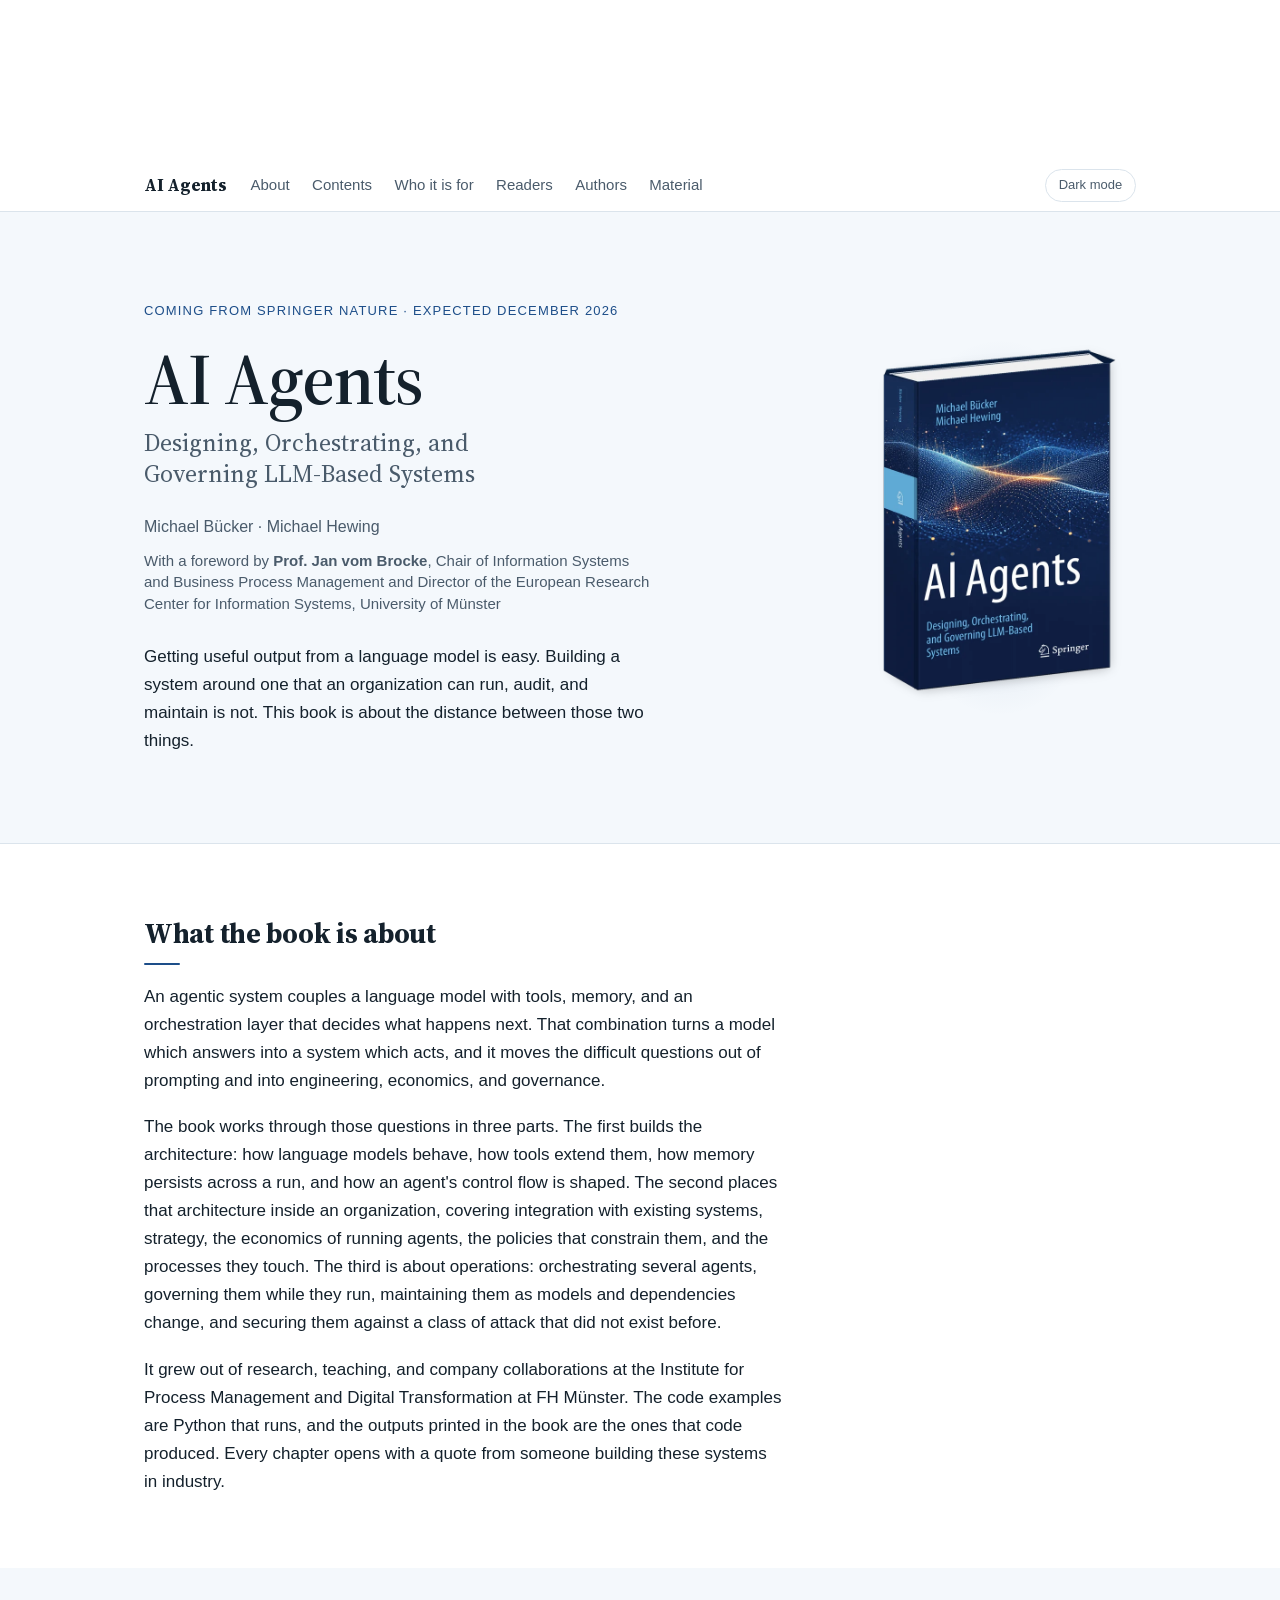
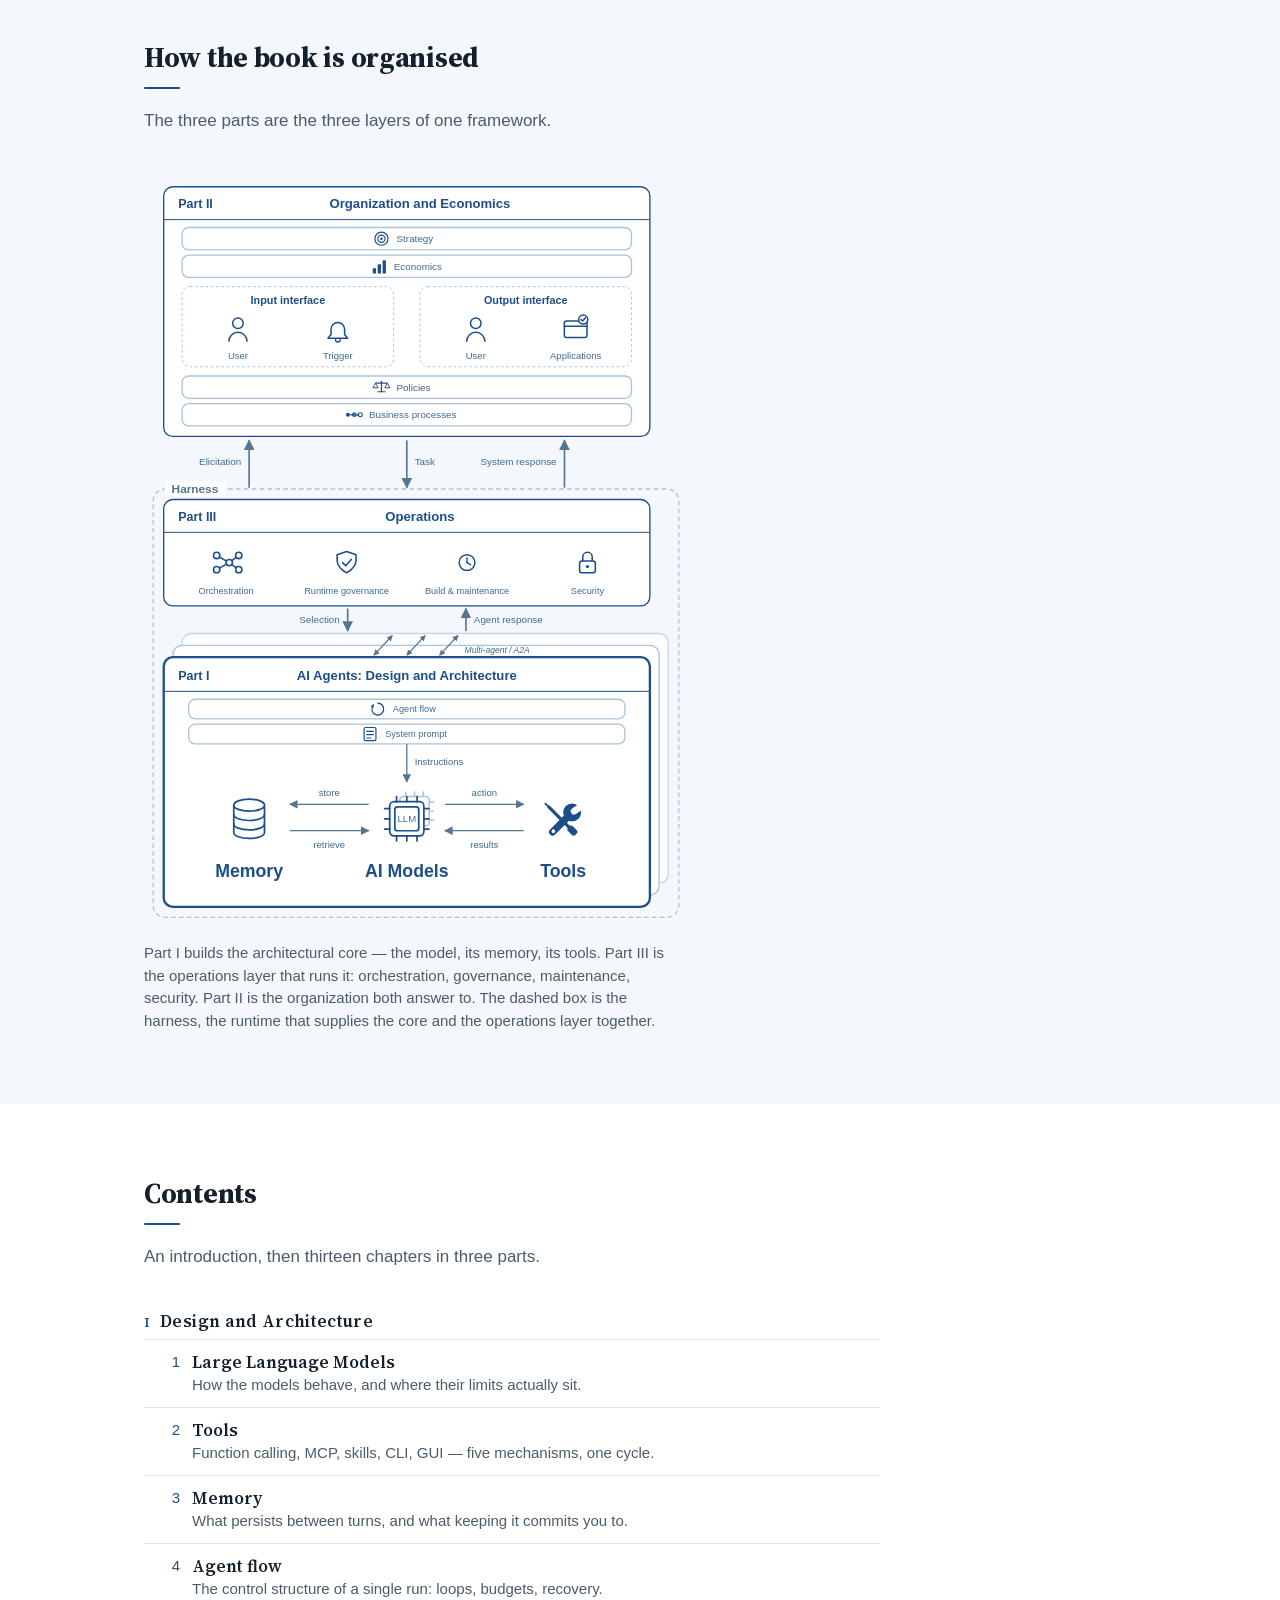
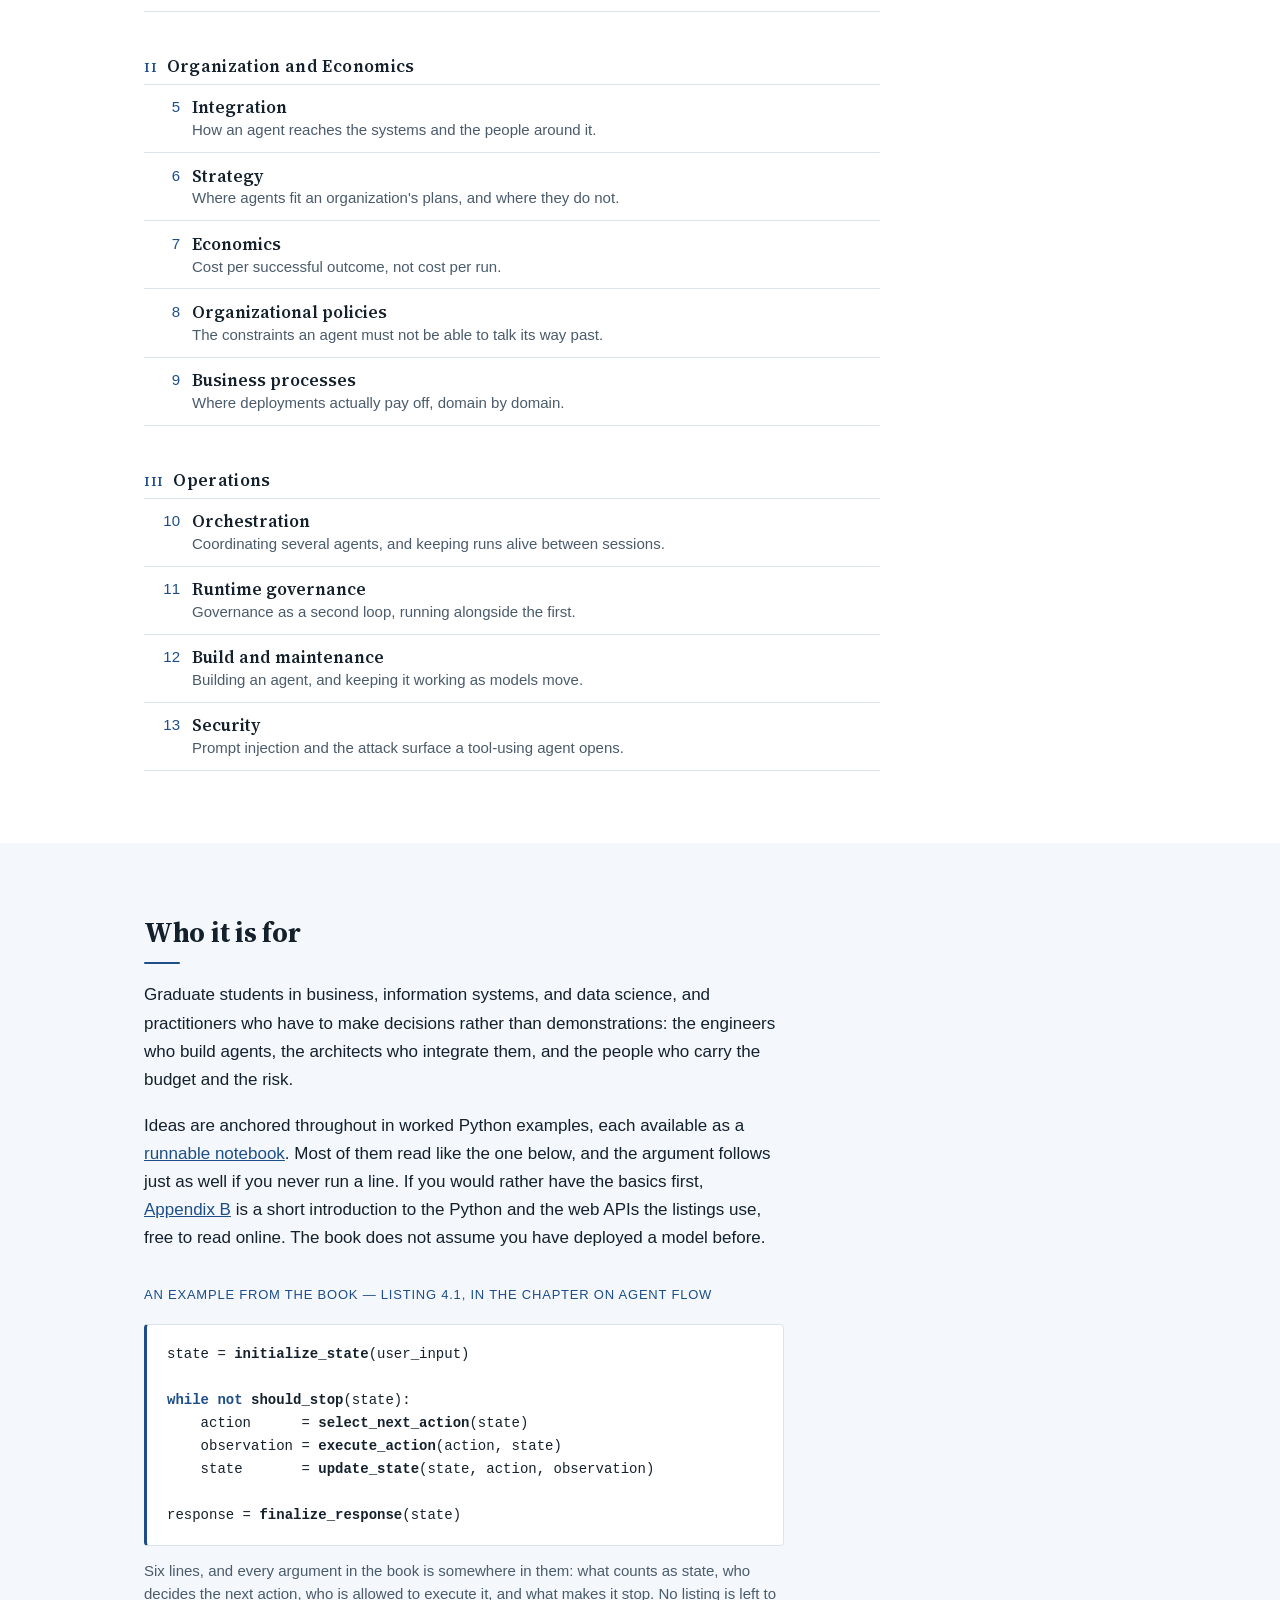
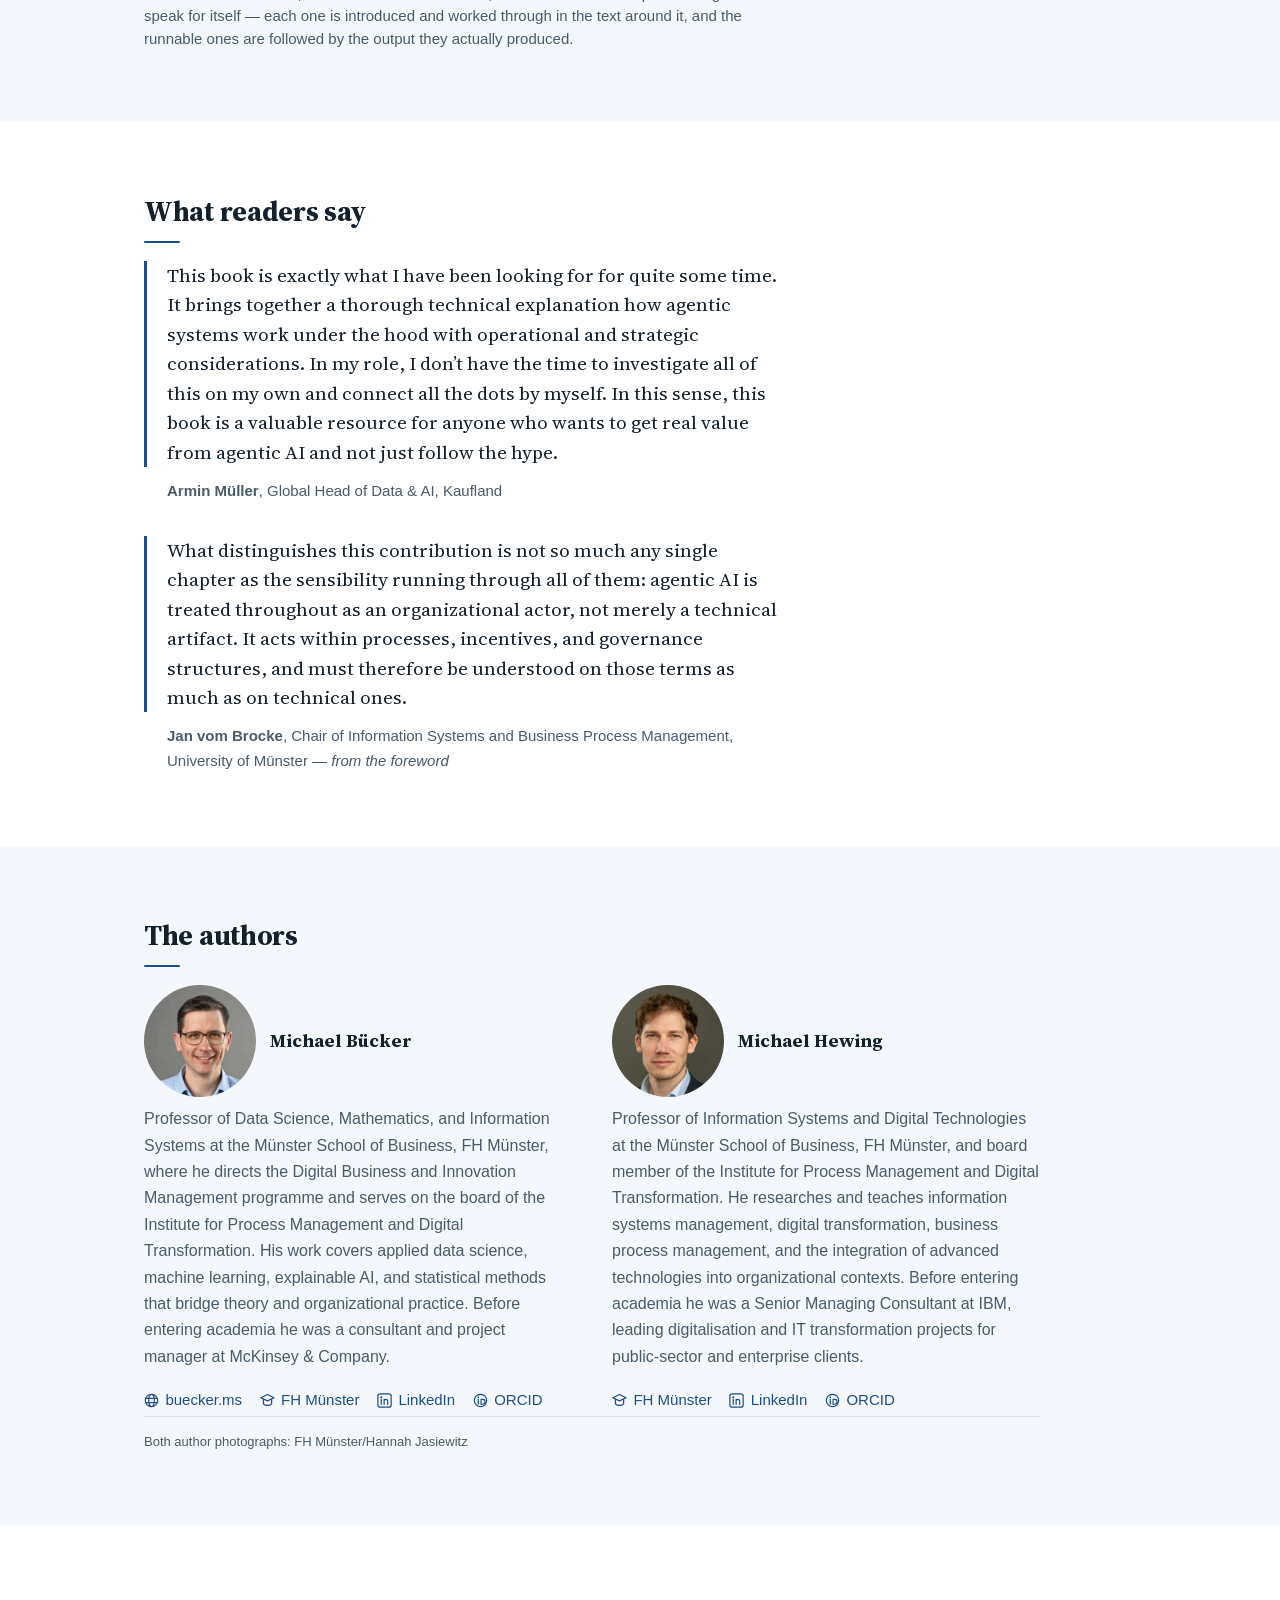
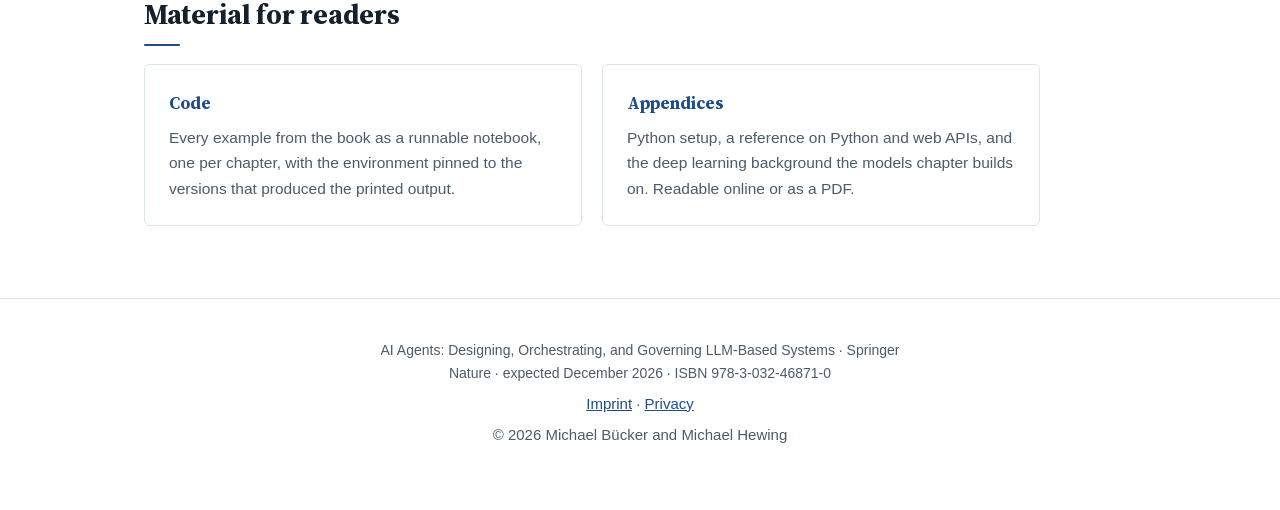
==== commit ae4512fd: "Show the cover Springer is actually printing The render on the site still showed the earlier draft. " ====
--- a/index.html
+++ b/index.html
@@ -105,7 +105,7 @@
     </div>
     <div class="hero-cover">
       <!-- WebP because it is the only format here that carries the render's
-           transparency at a sensible weight: 102 KB against 705 for the same
+           transparency at a sensible weight: 77 KB against 438 for the same
            image as PNG. Transparency is what lets one file serve both colour
            schemes instead of a white rectangle showing up in dark mode. The
            JPEG beside it exists only for og:image, since social scrapers
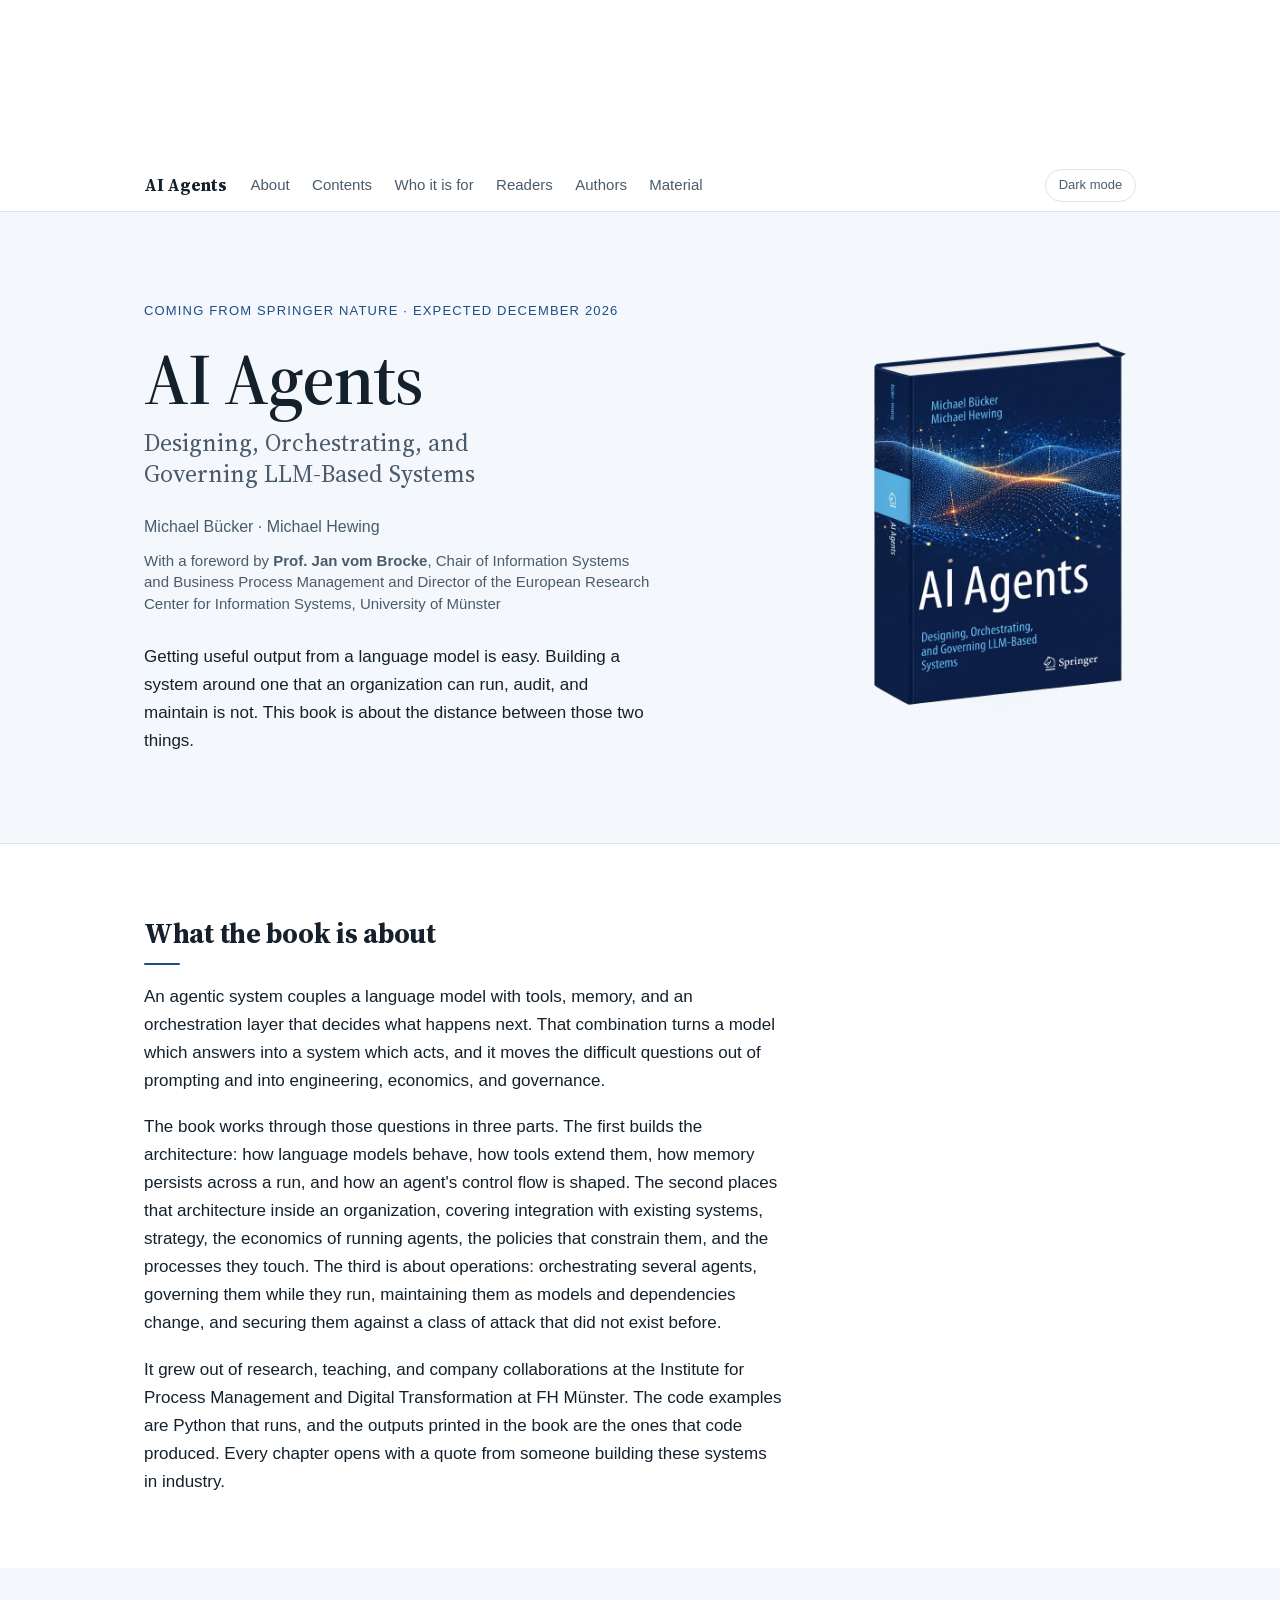
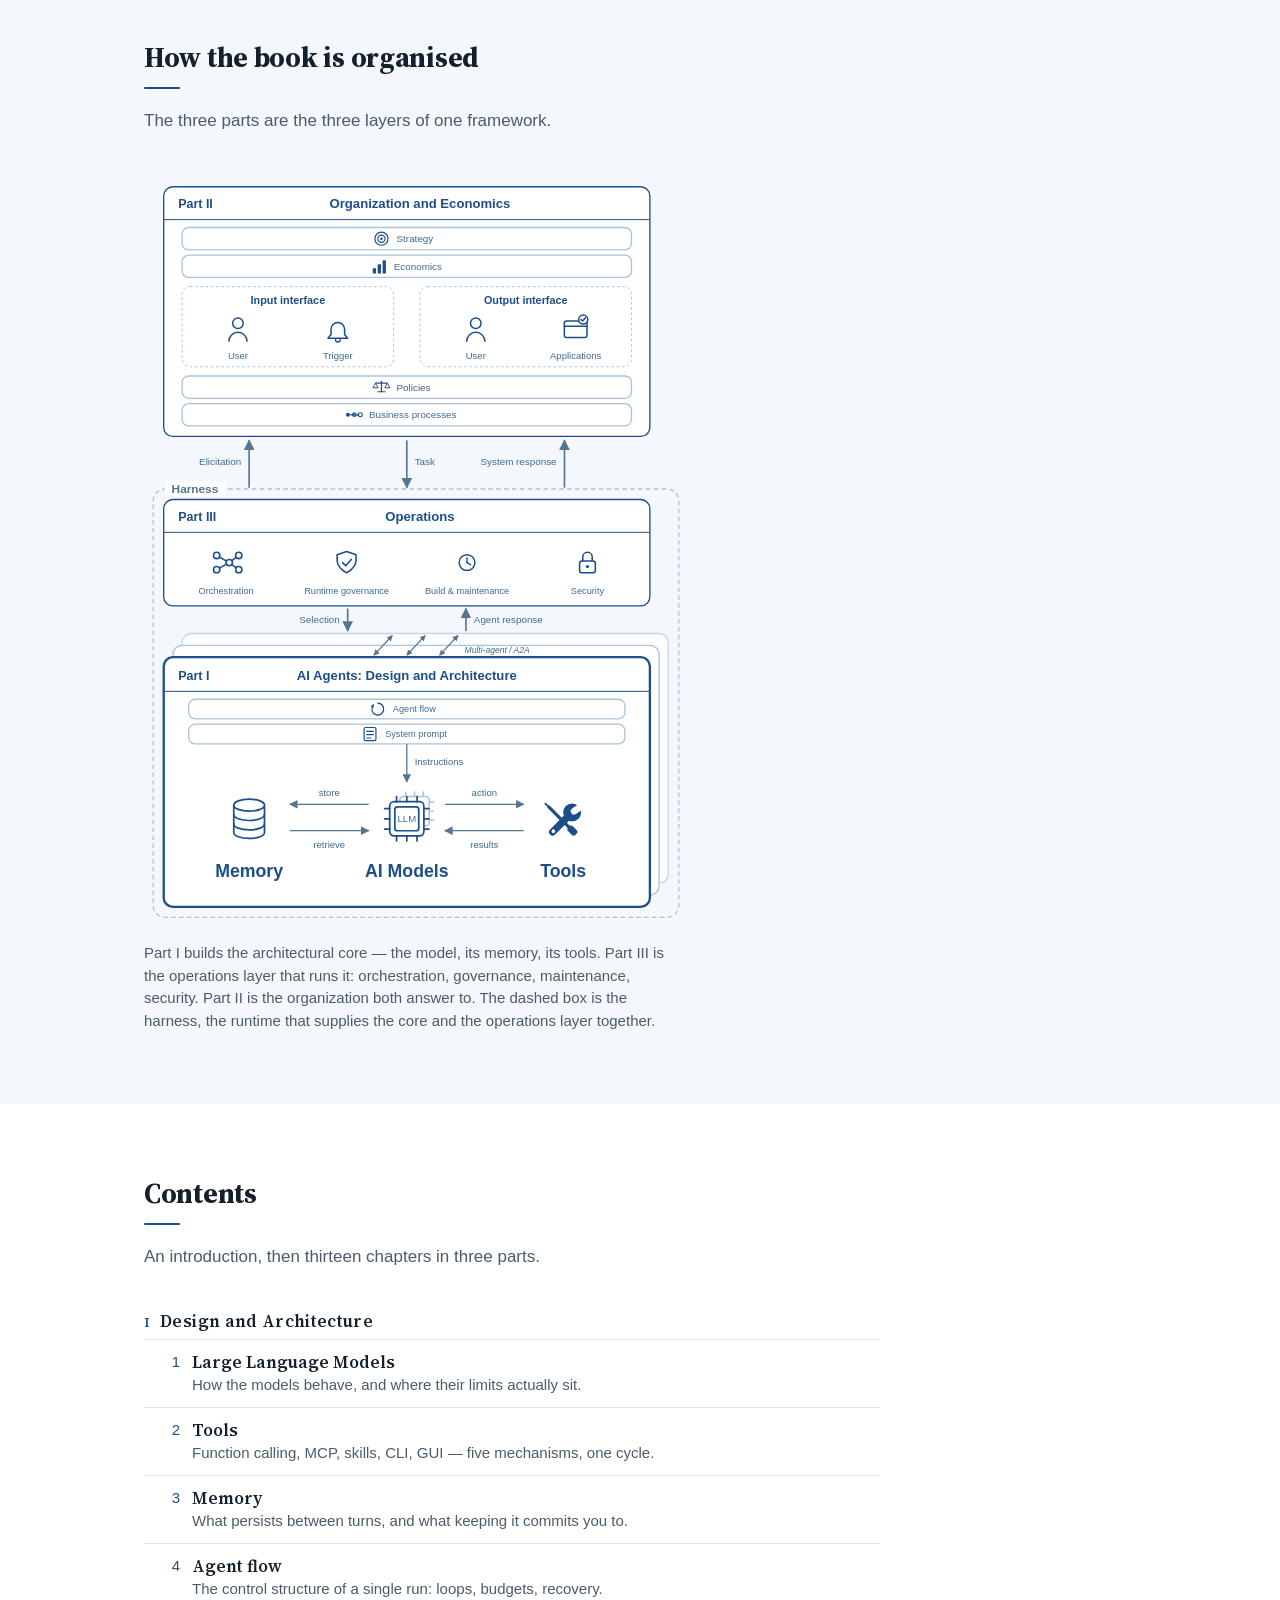
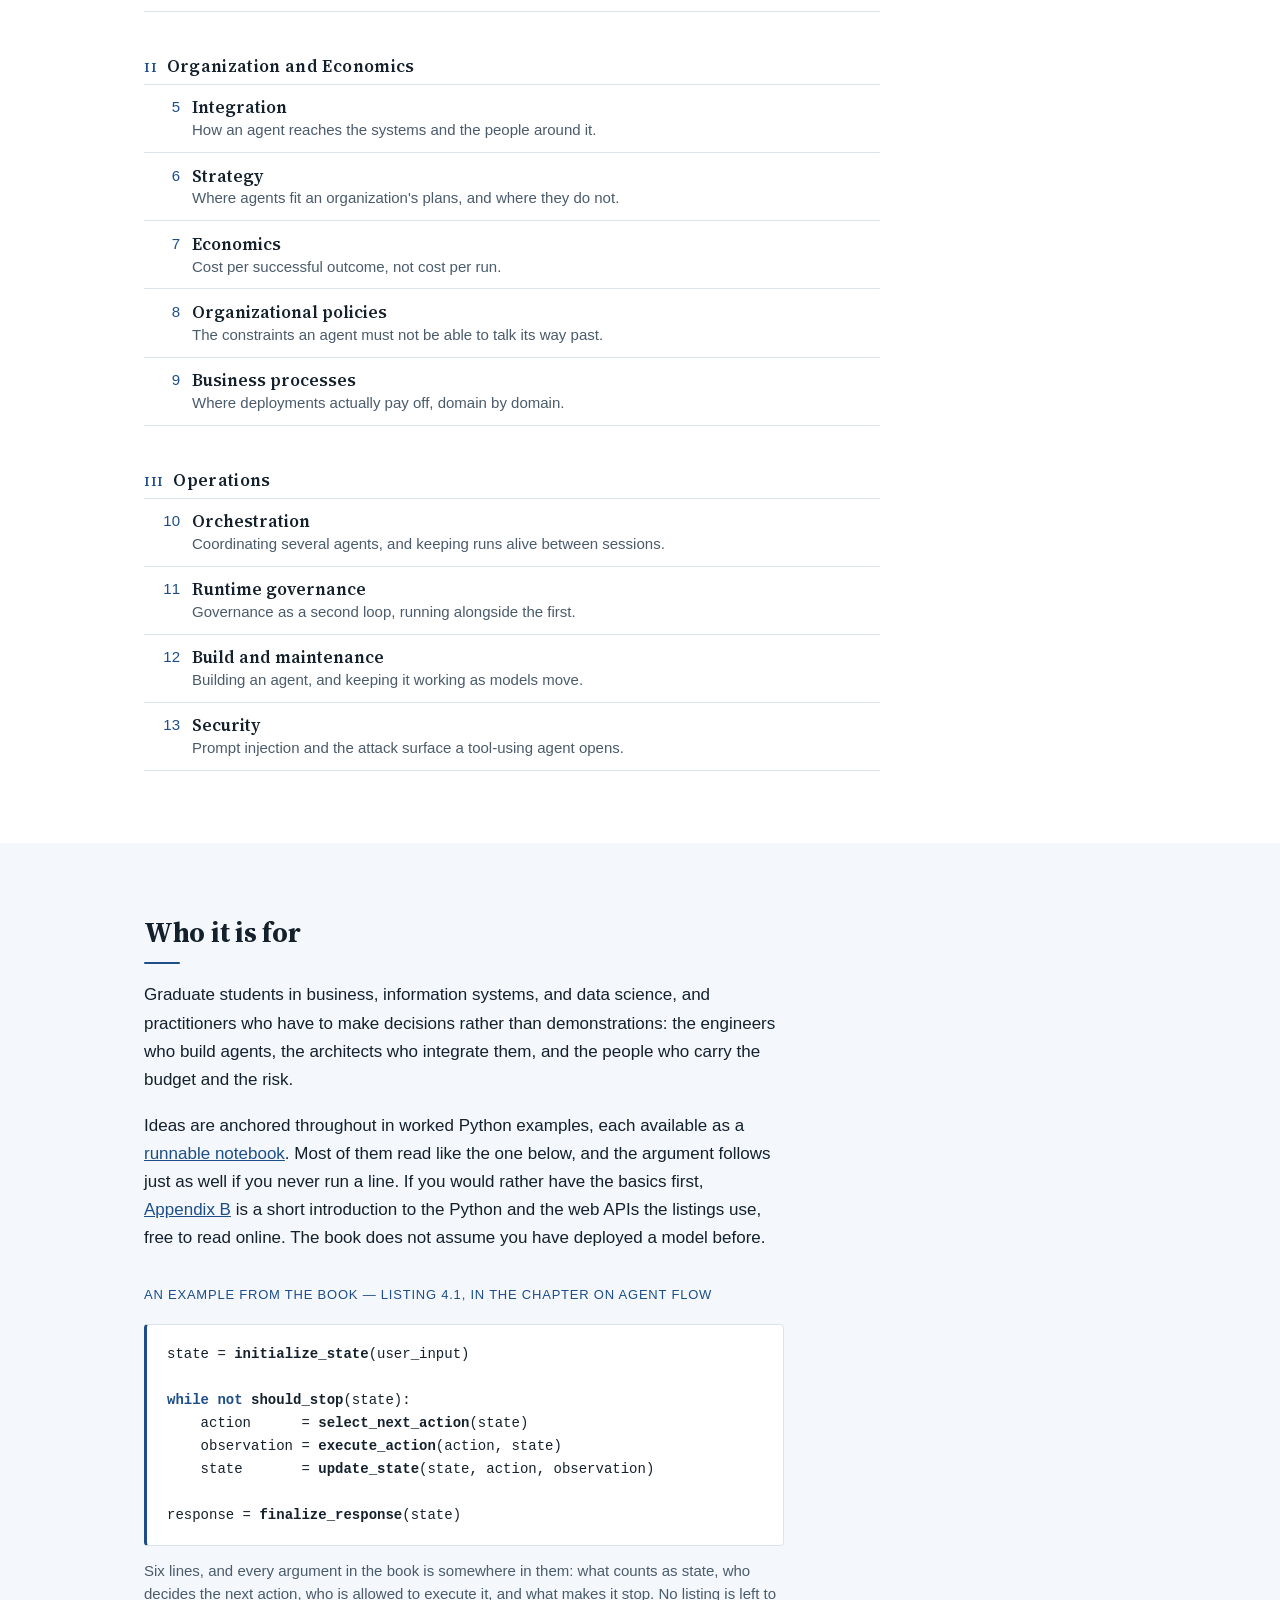
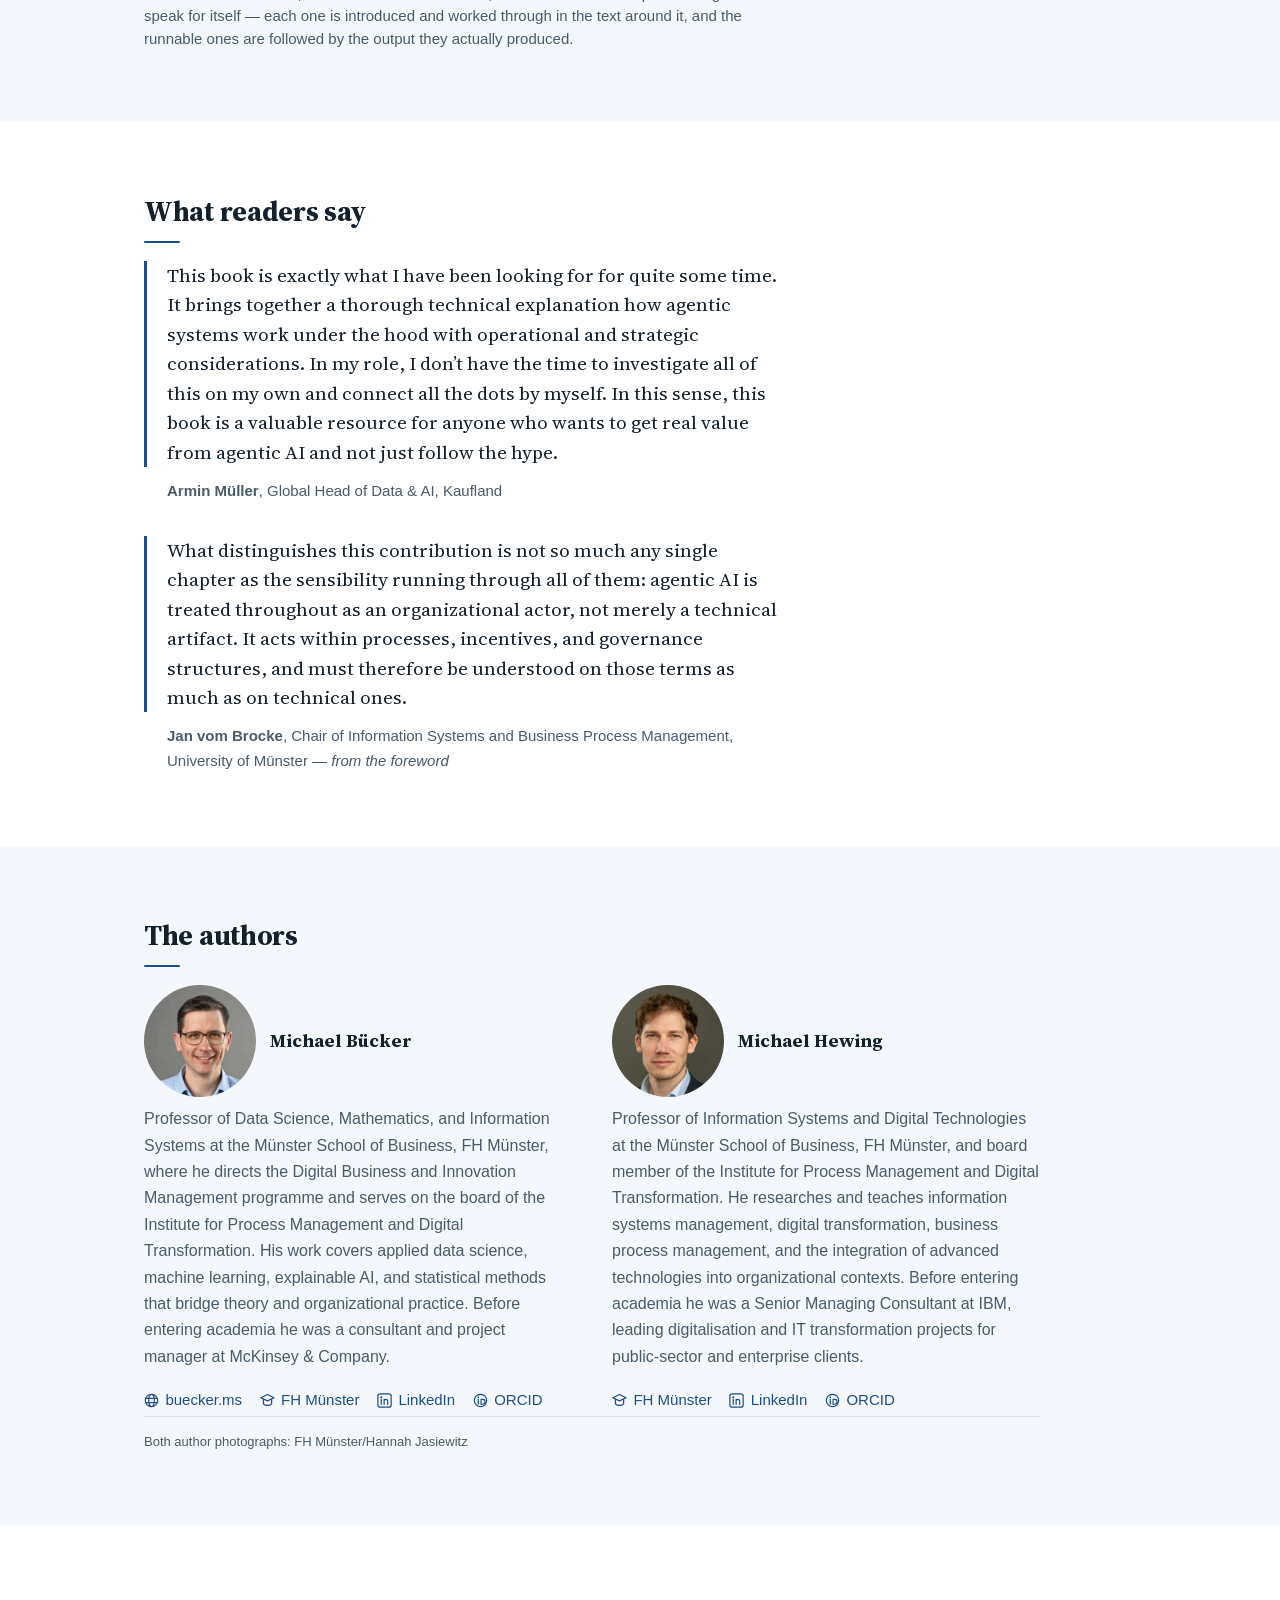
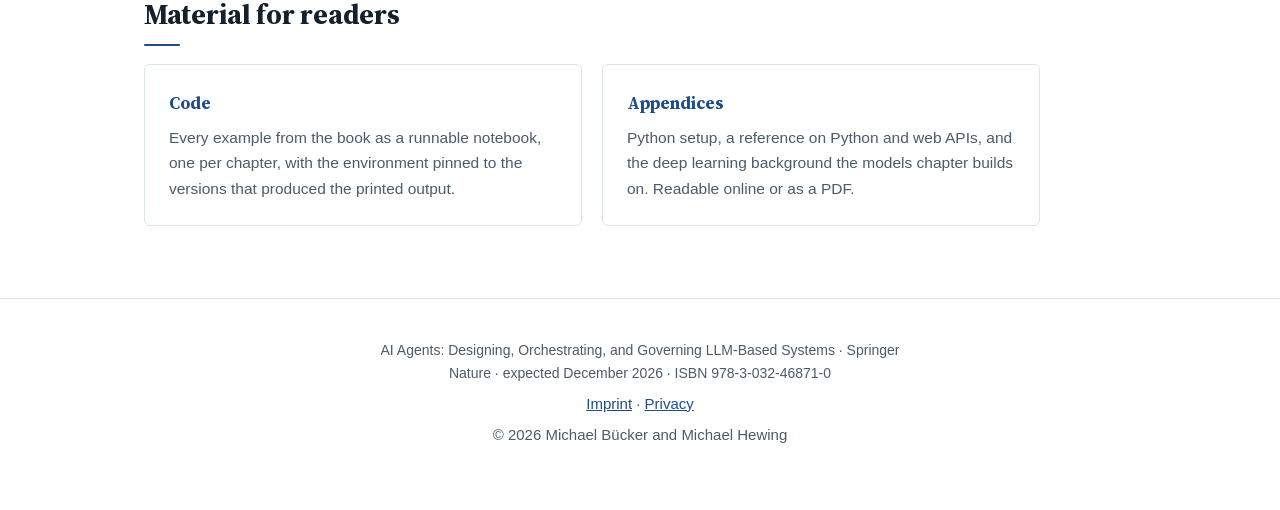
==== commit d029487c: "Take the broken board corner out of the cover render The top right of the case was torn open in the " ====
--- a/index.html
+++ b/index.html
@@ -105,7 +105,7 @@
     </div>
     <div class="hero-cover">
       <!-- WebP because it is the only format here that carries the render's
-           transparency at a sensible weight: 77 KB against 438 for the same
+           transparency at a sensible weight: 86 KB against 506 for the same
            image as PNG. Transparency is what lets one file serve both colour
            schemes instead of a white rectangle showing up in dark mode. The
            JPEG beside it exists only for og:image, since social scrapers
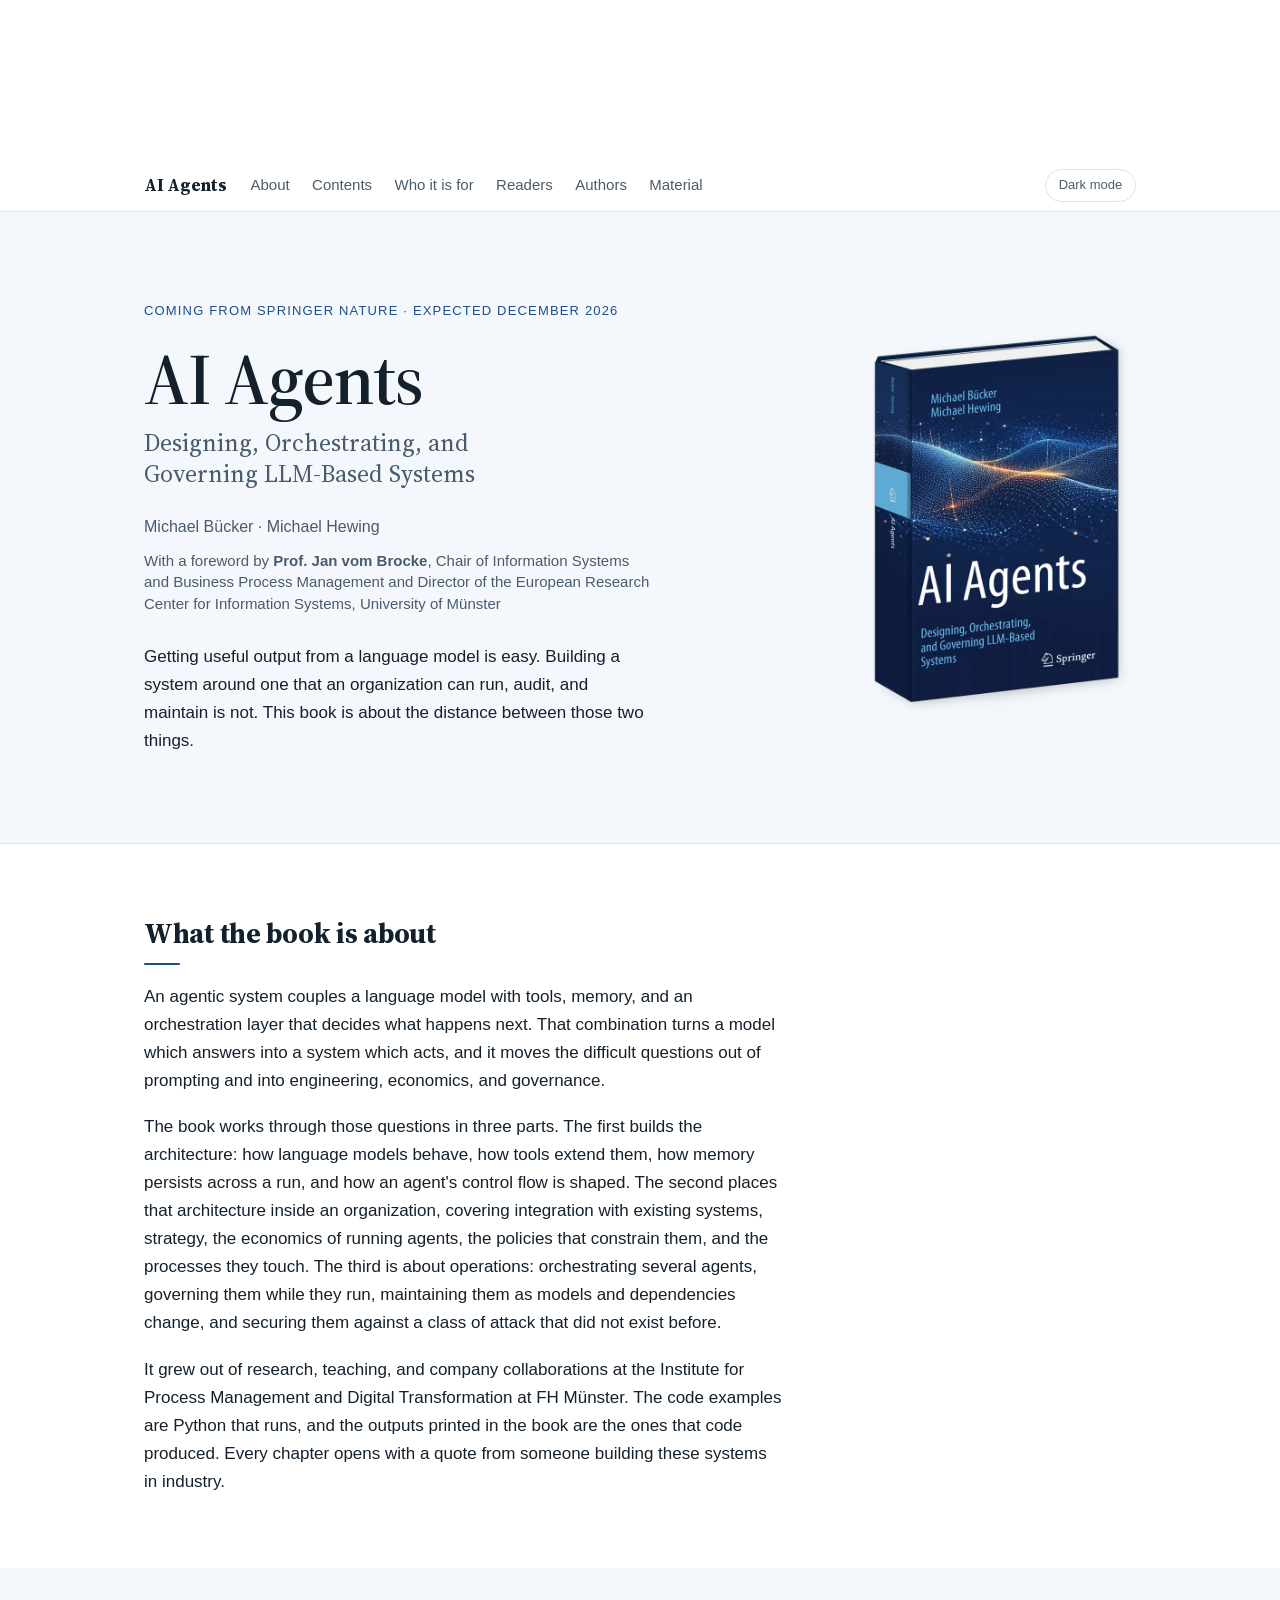
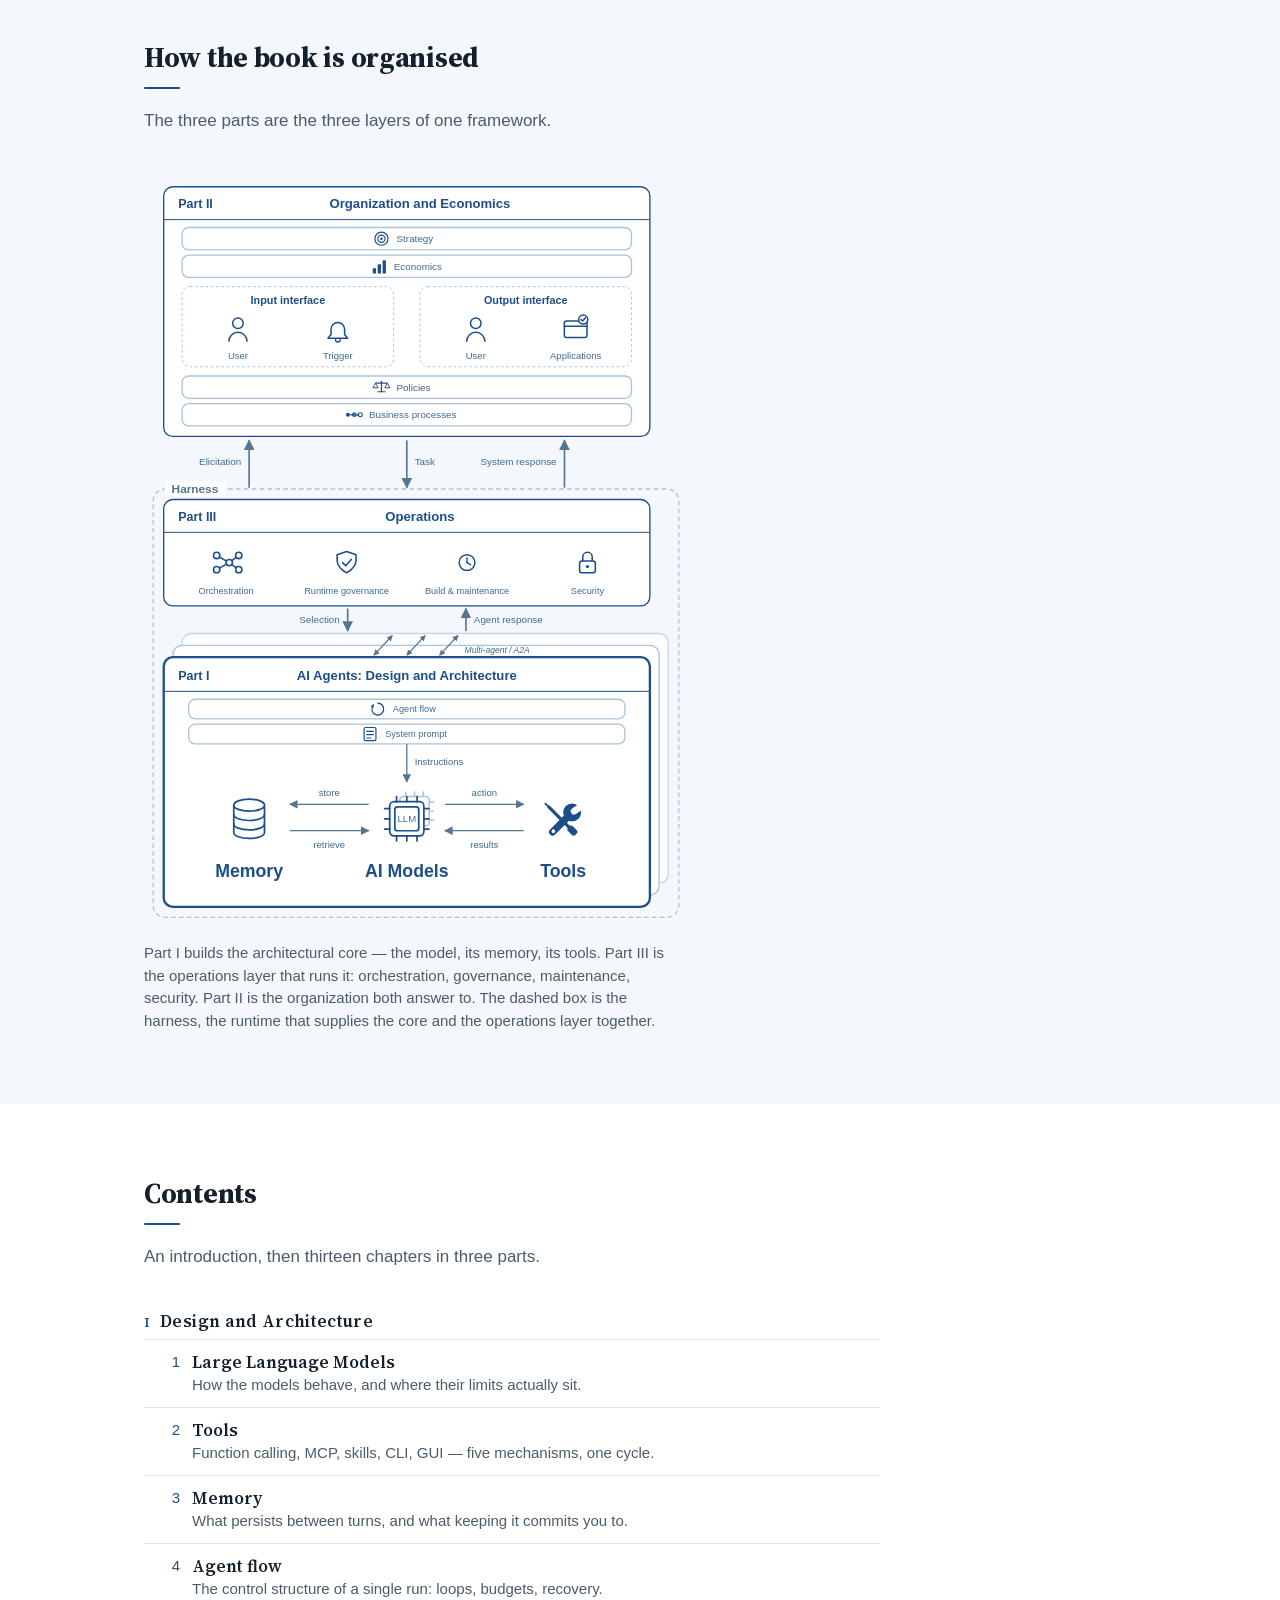
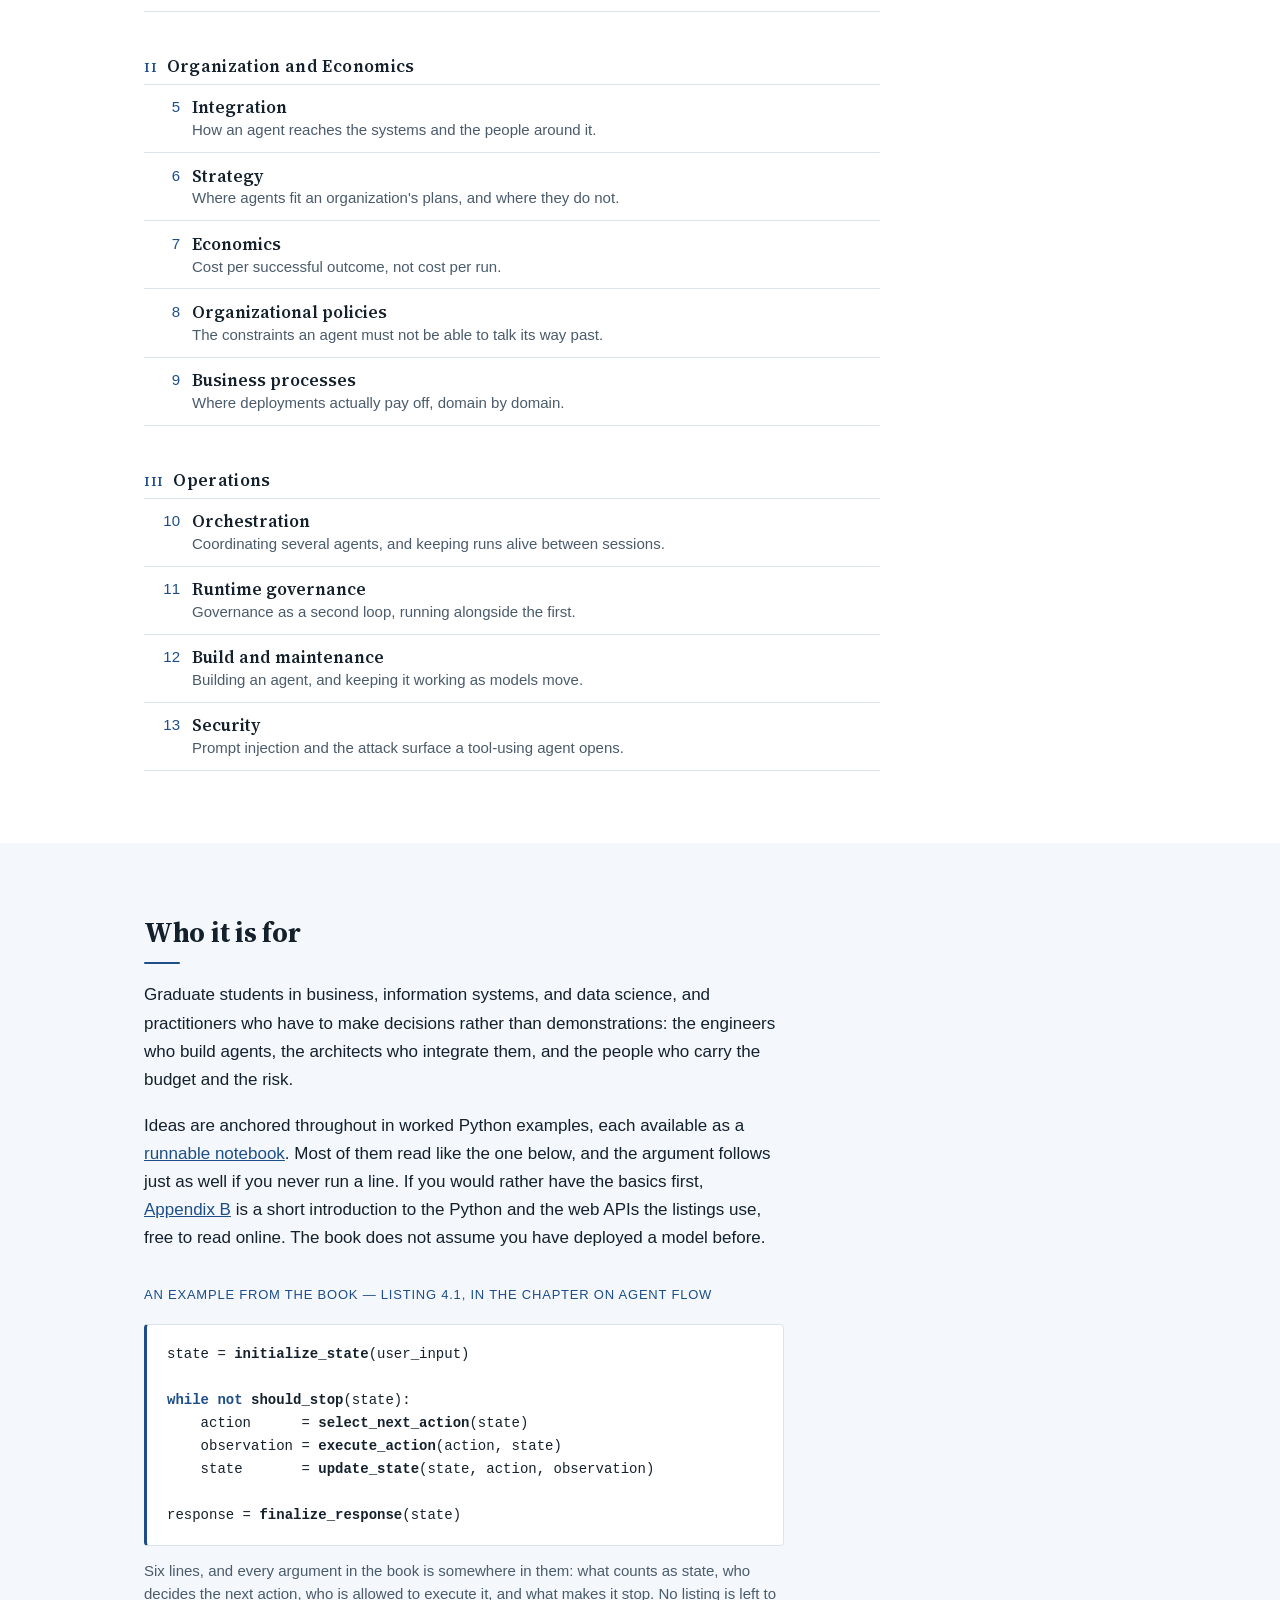
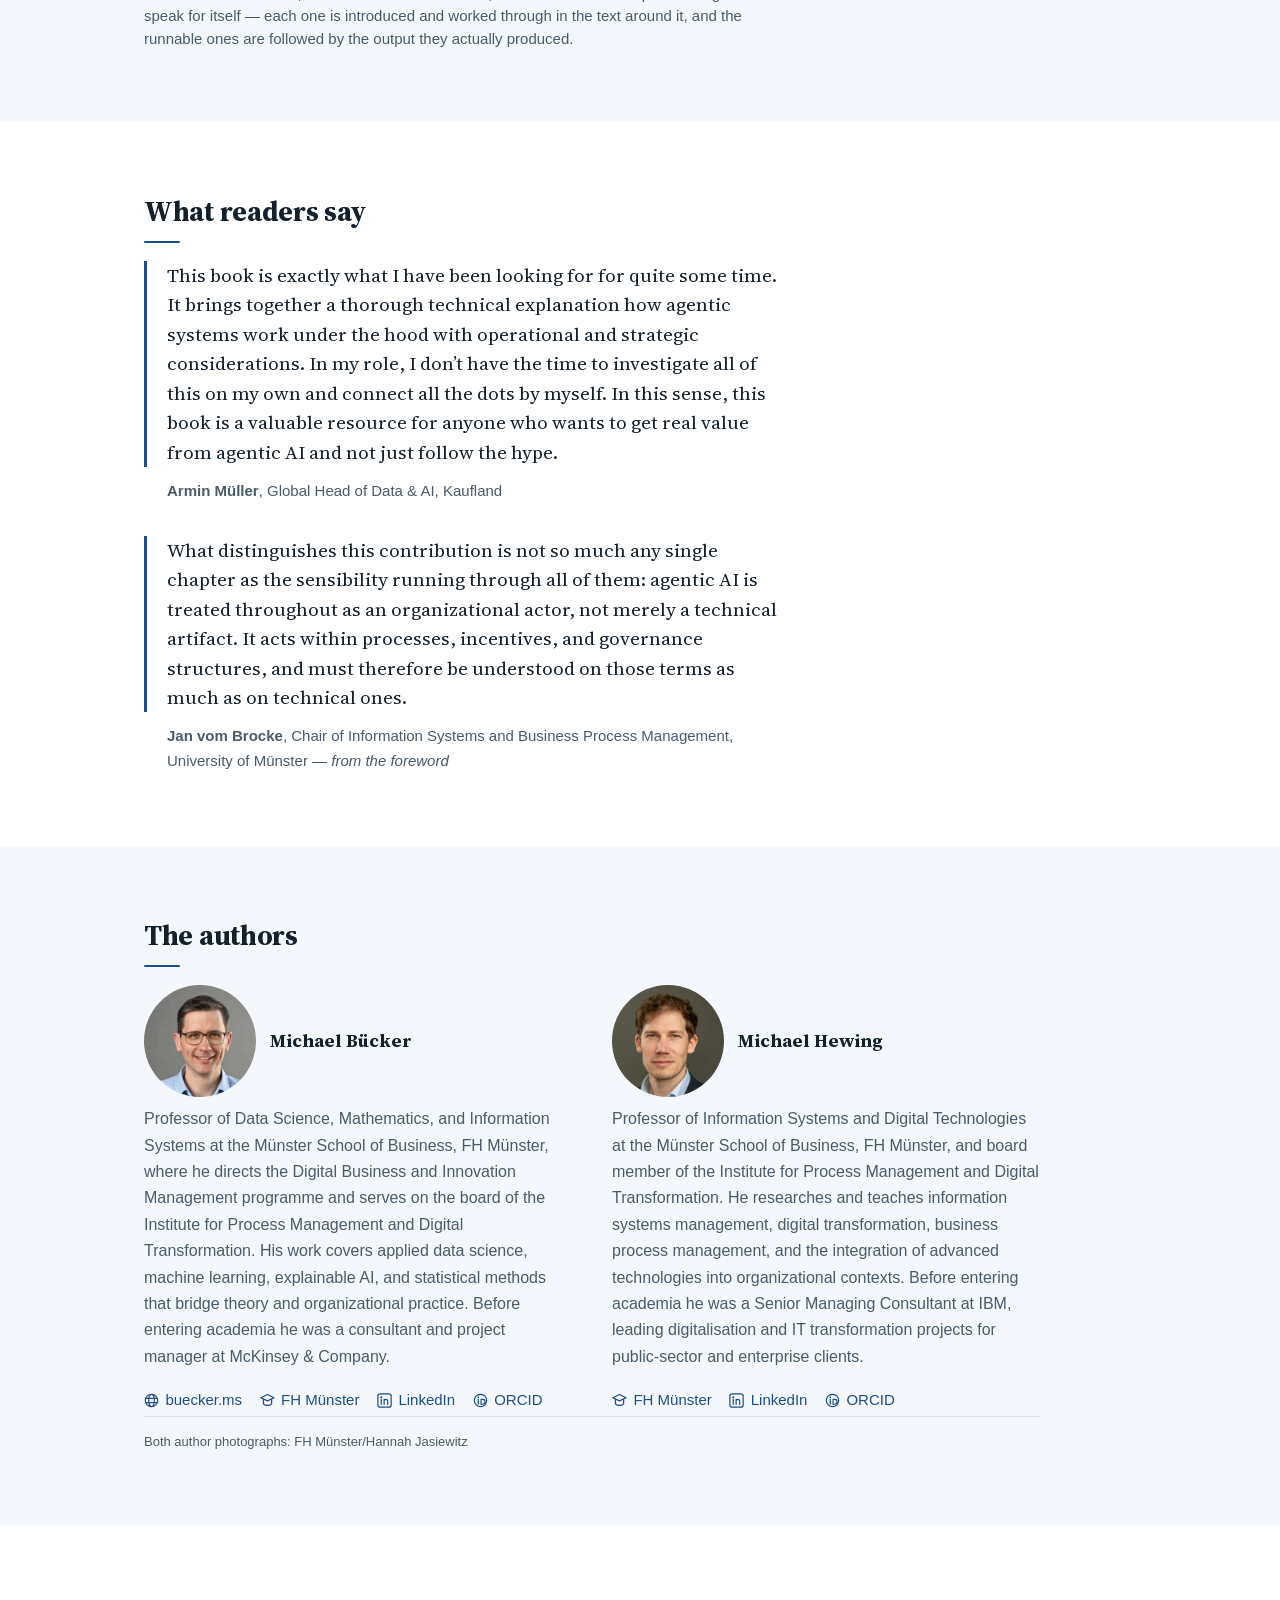
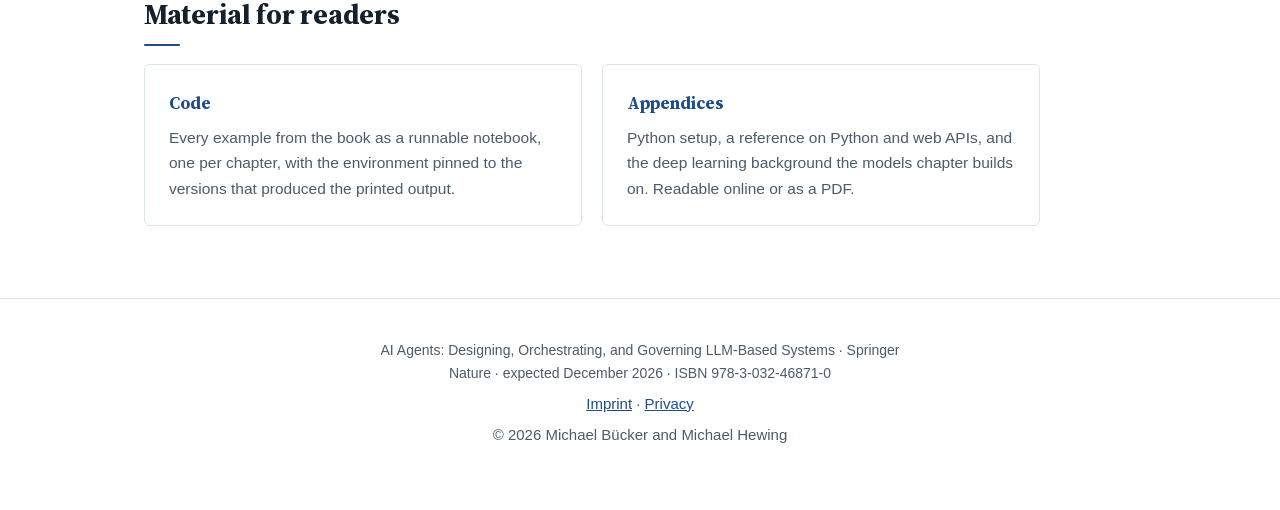
==== commit d8b83de3: "Use the render that has the corner right This one closes the board around the top right corner inste" ====
--- a/index.html
+++ b/index.html
@@ -105,7 +105,7 @@
     </div>
     <div class="hero-cover">
       <!-- WebP because it is the only format here that carries the render's
-           transparency at a sensible weight: 86 KB against 506 for the same
+           transparency at a sensible weight: 86 KB against 495 for the same
            image as PNG. Transparency is what lets one file serve both colour
            schemes instead of a white rectangle showing up in dark mode. The
            JPEG beside it exists only for og:image, since social scrapers
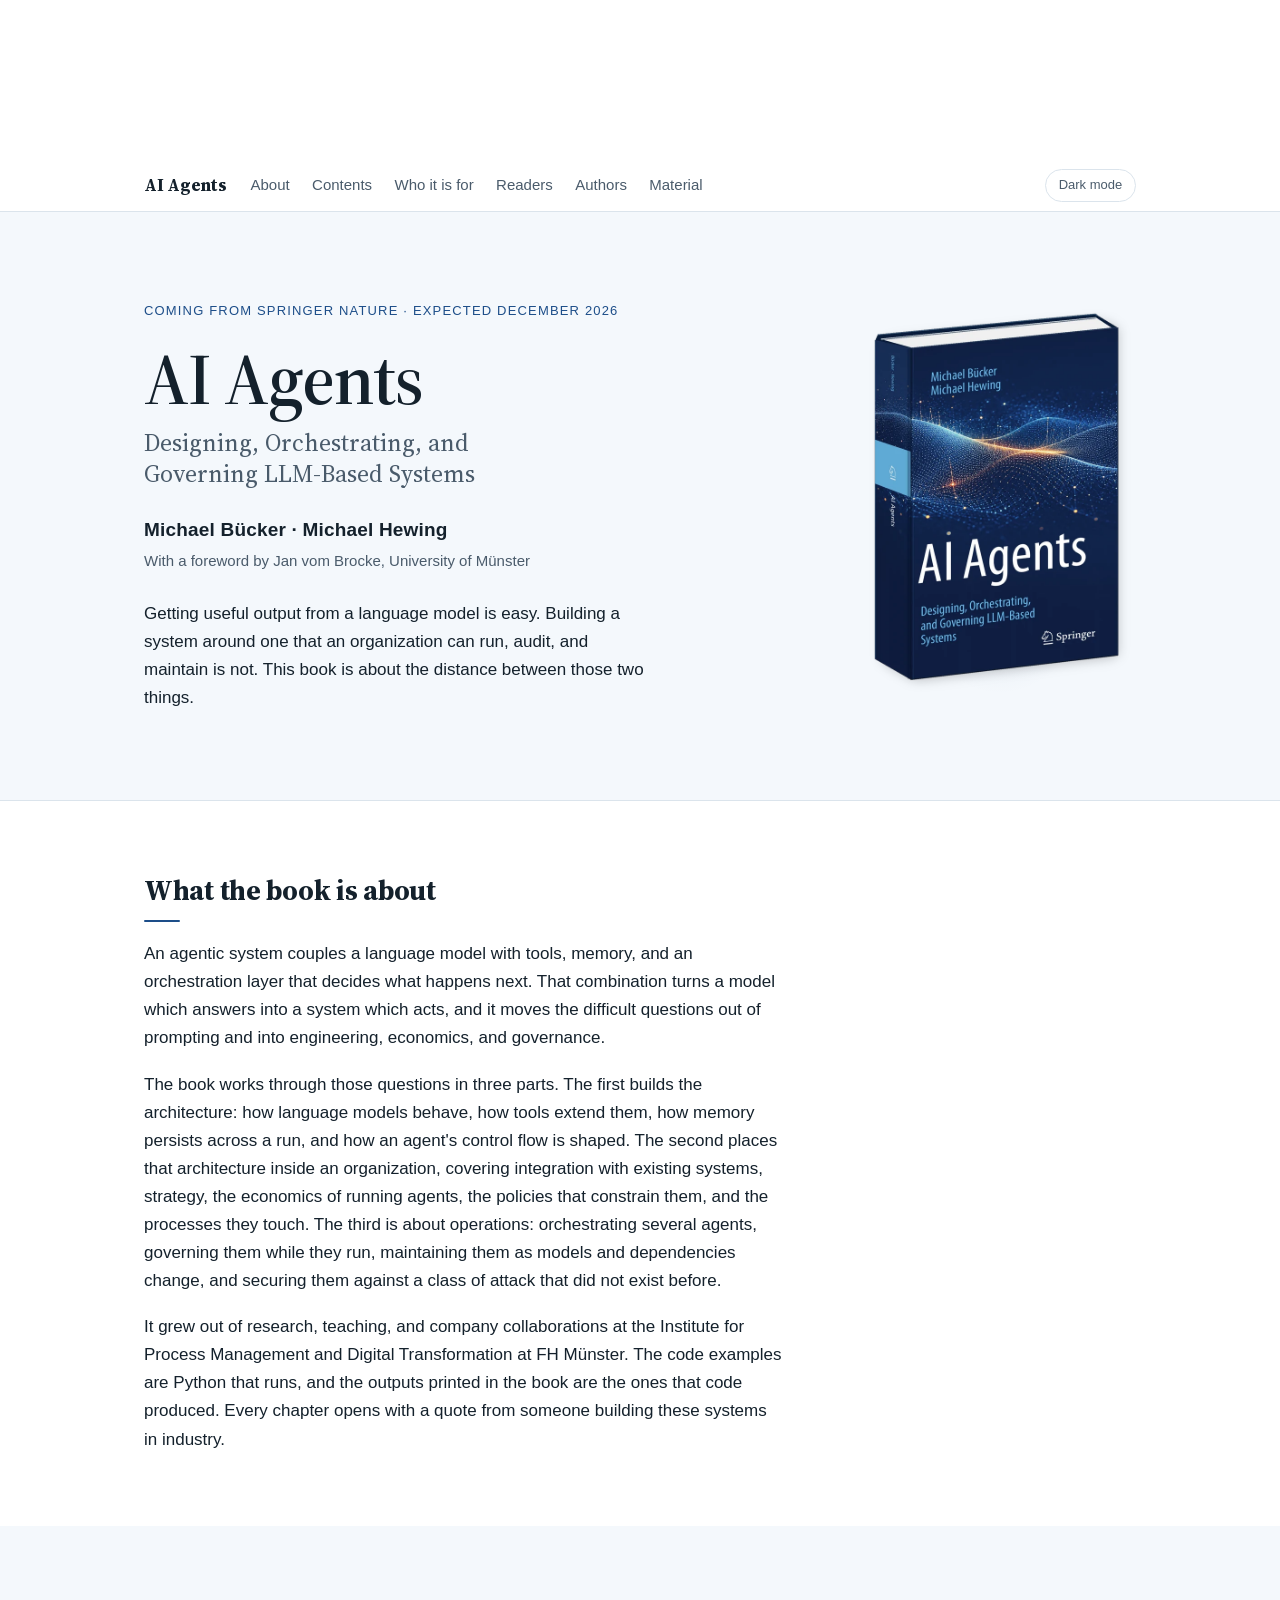
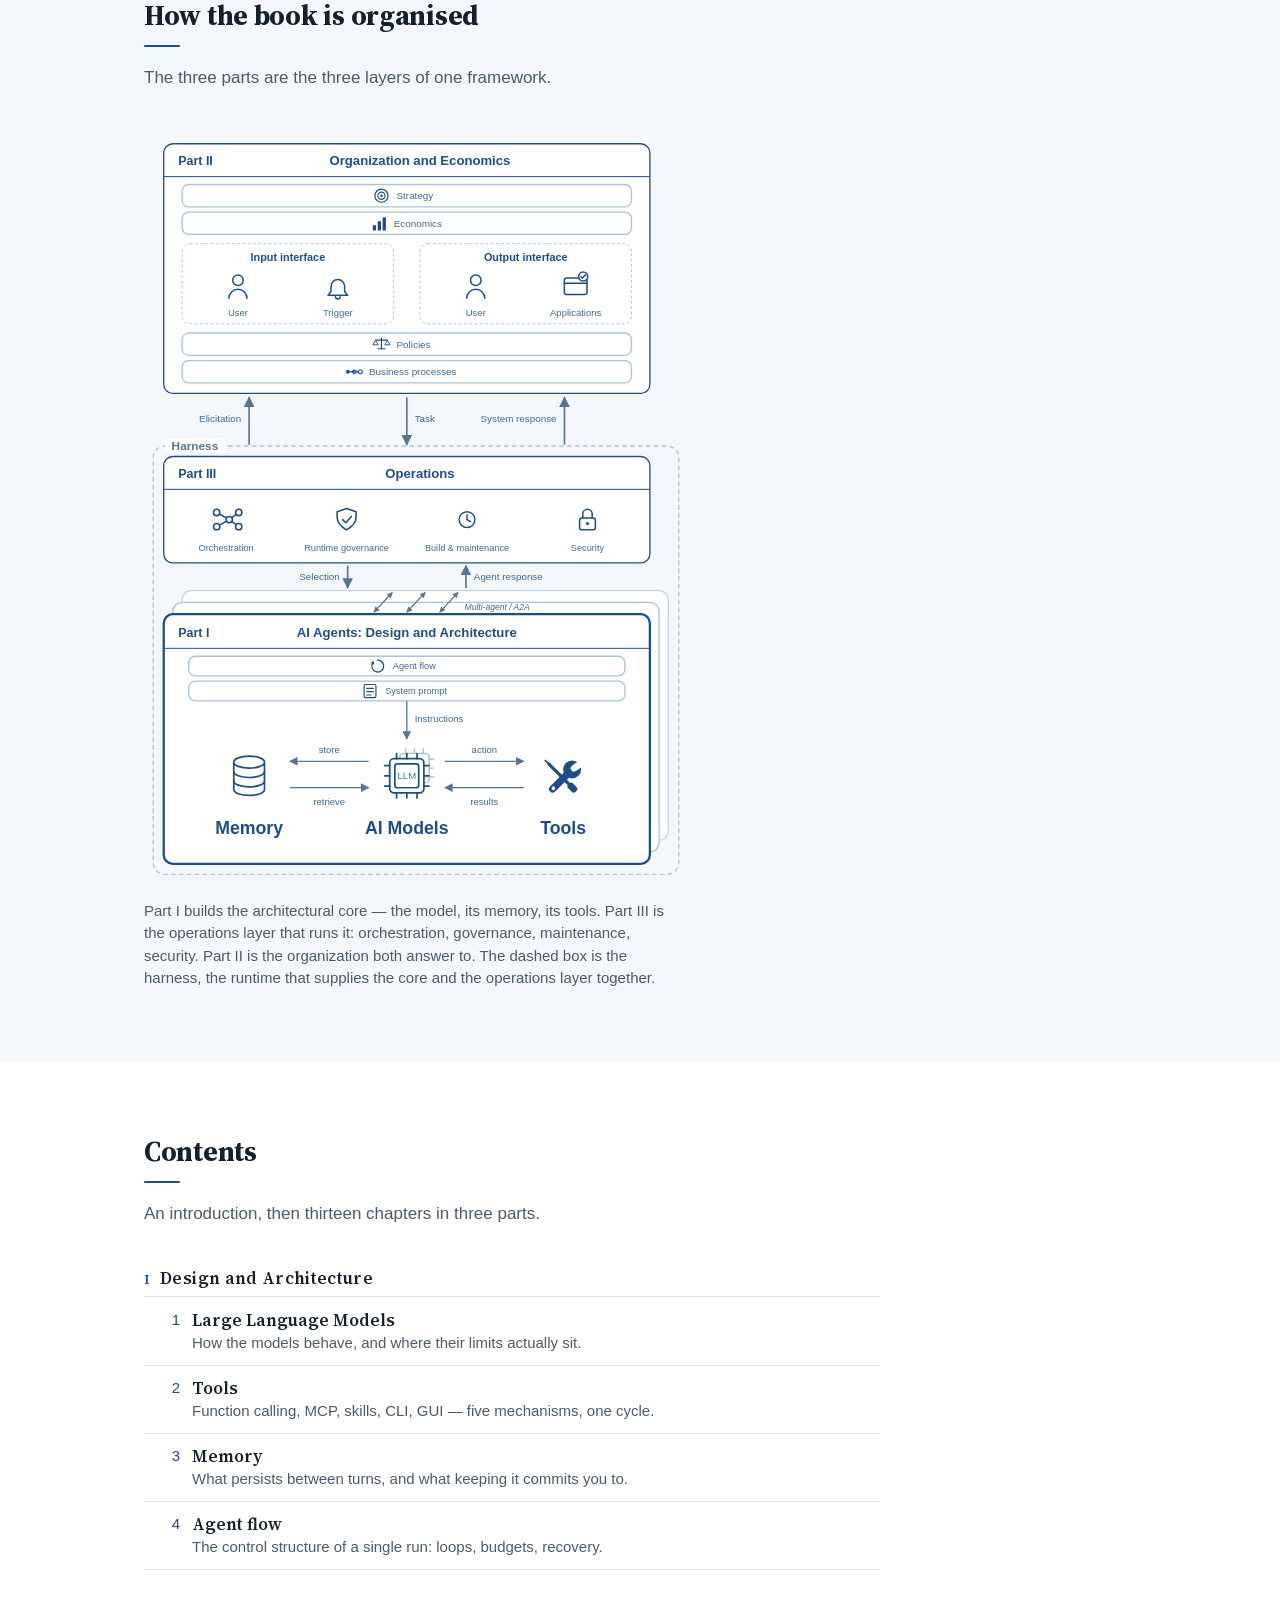
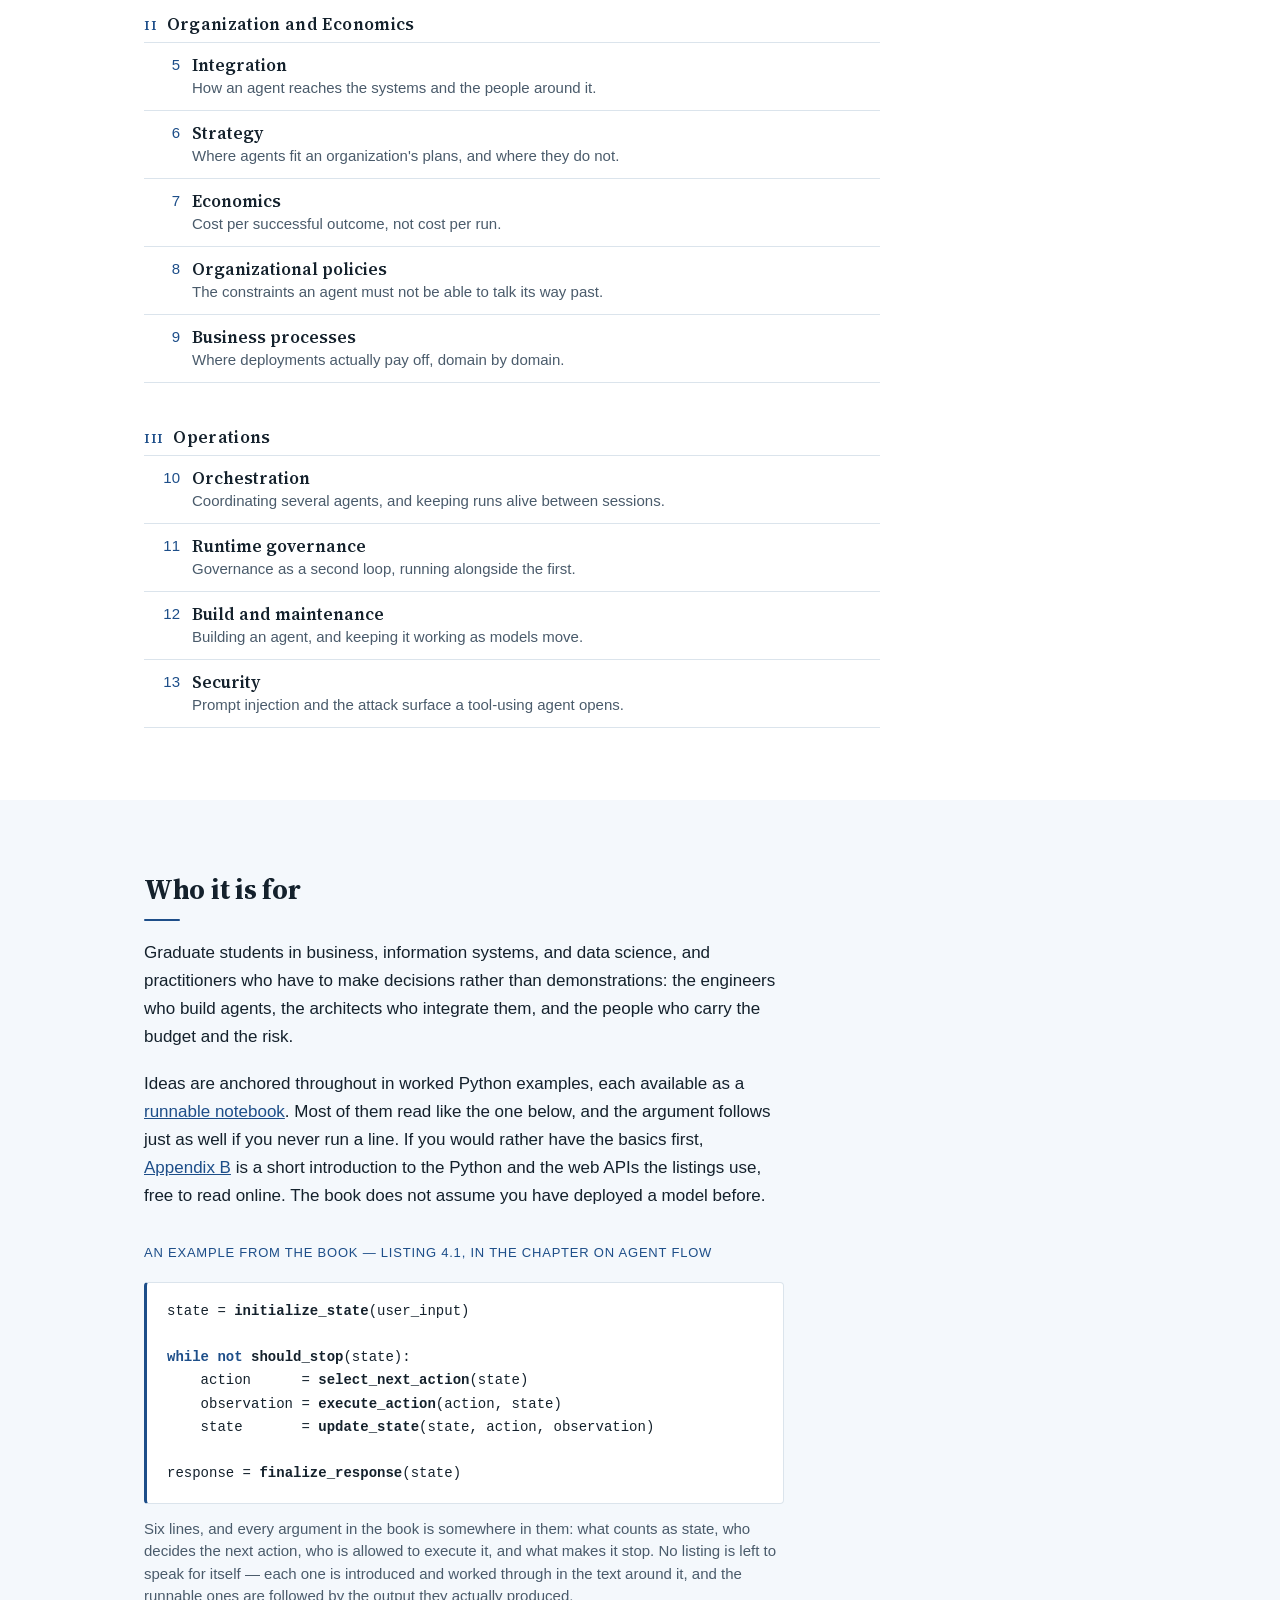
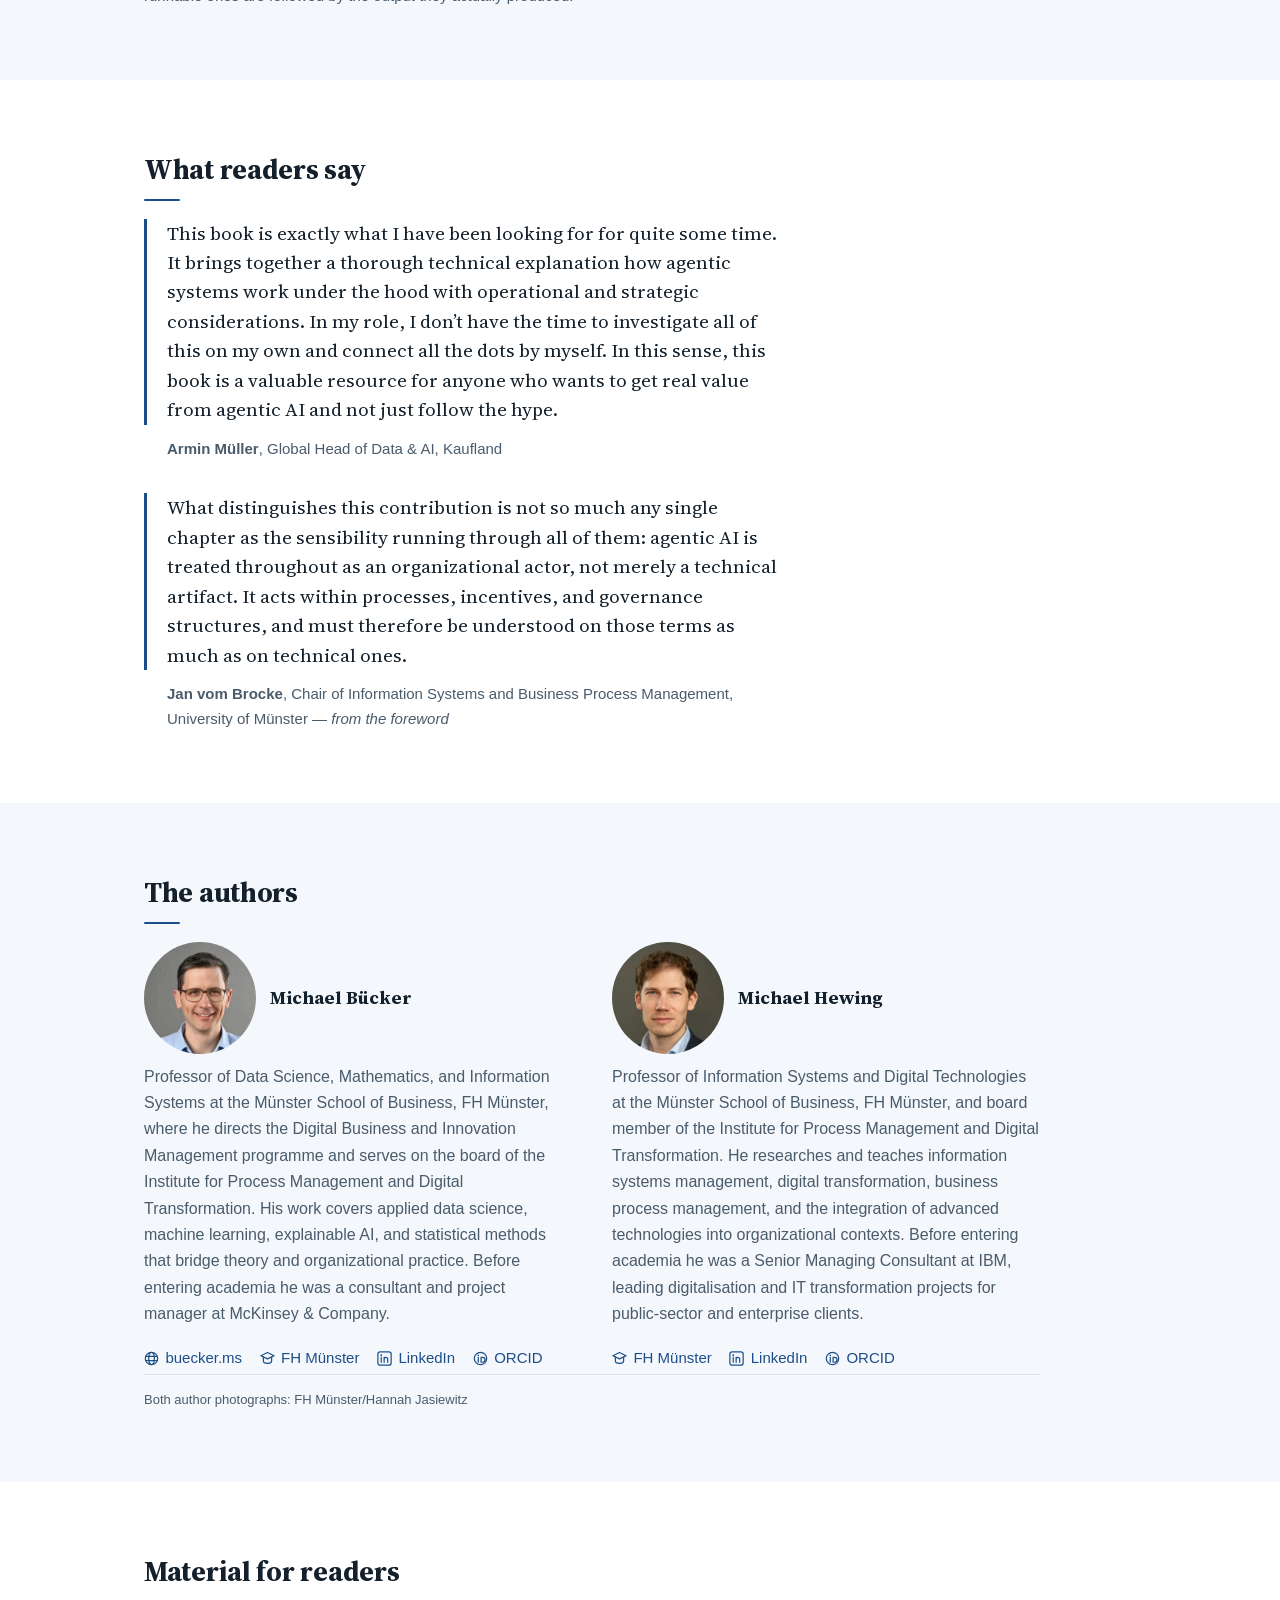
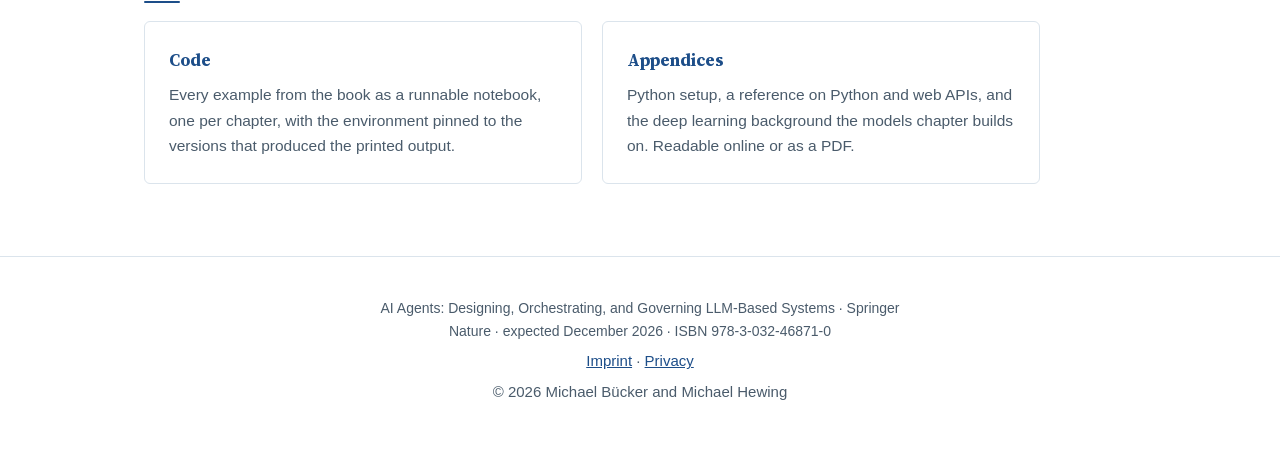
==== commit f4501aec: "Put the authors above the foreword writer in the hero The hero named Jan vom Brocke in bold with his" ====
--- a/index.html
+++ b/index.html
@@ -96,9 +96,12 @@
       <h1>AI Agents</h1>
       <p class="subtitle">Designing, Orchestrating, and Governing LLM-Based Systems</p>
       <p class="authors">Michael Bücker &middot; Michael Hewing</p>
-      <p class="foreword-by">With a foreword by <strong>Prof. Jan vom Brocke</strong>,
-        Chair of Information Systems and Business Process Management and Director of
-        the European Research Center for Information Systems, University of Münster</p>
+      <!-- The foreword line sits under the authors and stays quieter than
+           they are. It used to carry Jan vom Brocke's full chair title and
+           institute, which made the one name nobody wrote the book with the
+           most prominent line in the hero. The full affiliation is on his
+           quotation further down, where it belongs. -->
+      <p class="foreword-by">With a foreword by Jan vom Brocke, University of Münster</p>
       <p class="lede">Getting useful output from a language model is easy. Building a
         system around one that an organization can run, audit, and maintain is not.
         This book is about the distance between those two things.</p>
--- a/style.css
+++ b/style.css
@@ -257,14 +257,19 @@
   color: var(--ink-soft);
 }
 
+/* The authors outrank the foreword writer in the hero: full ink, a size
+   step above the line below, and the names are the only thing between the
+   subtitle and the lede that is not muted. */
 .authors {
   margin: 1.5rem 0 0;
-  font-size: 1rem;
-  color: var(--ink-soft);
+  font-size: 1.1875rem;
+  font-weight: 600;
+  letter-spacing: 0.01em;
+  color: var(--ink);
 }
 
 .foreword-by {
-  margin: 0.6rem 0 0;
+  margin: 0.35rem 0 0;
   max-width: 32rem;
   font-size: 0.9375rem;
   line-height: 1.45;
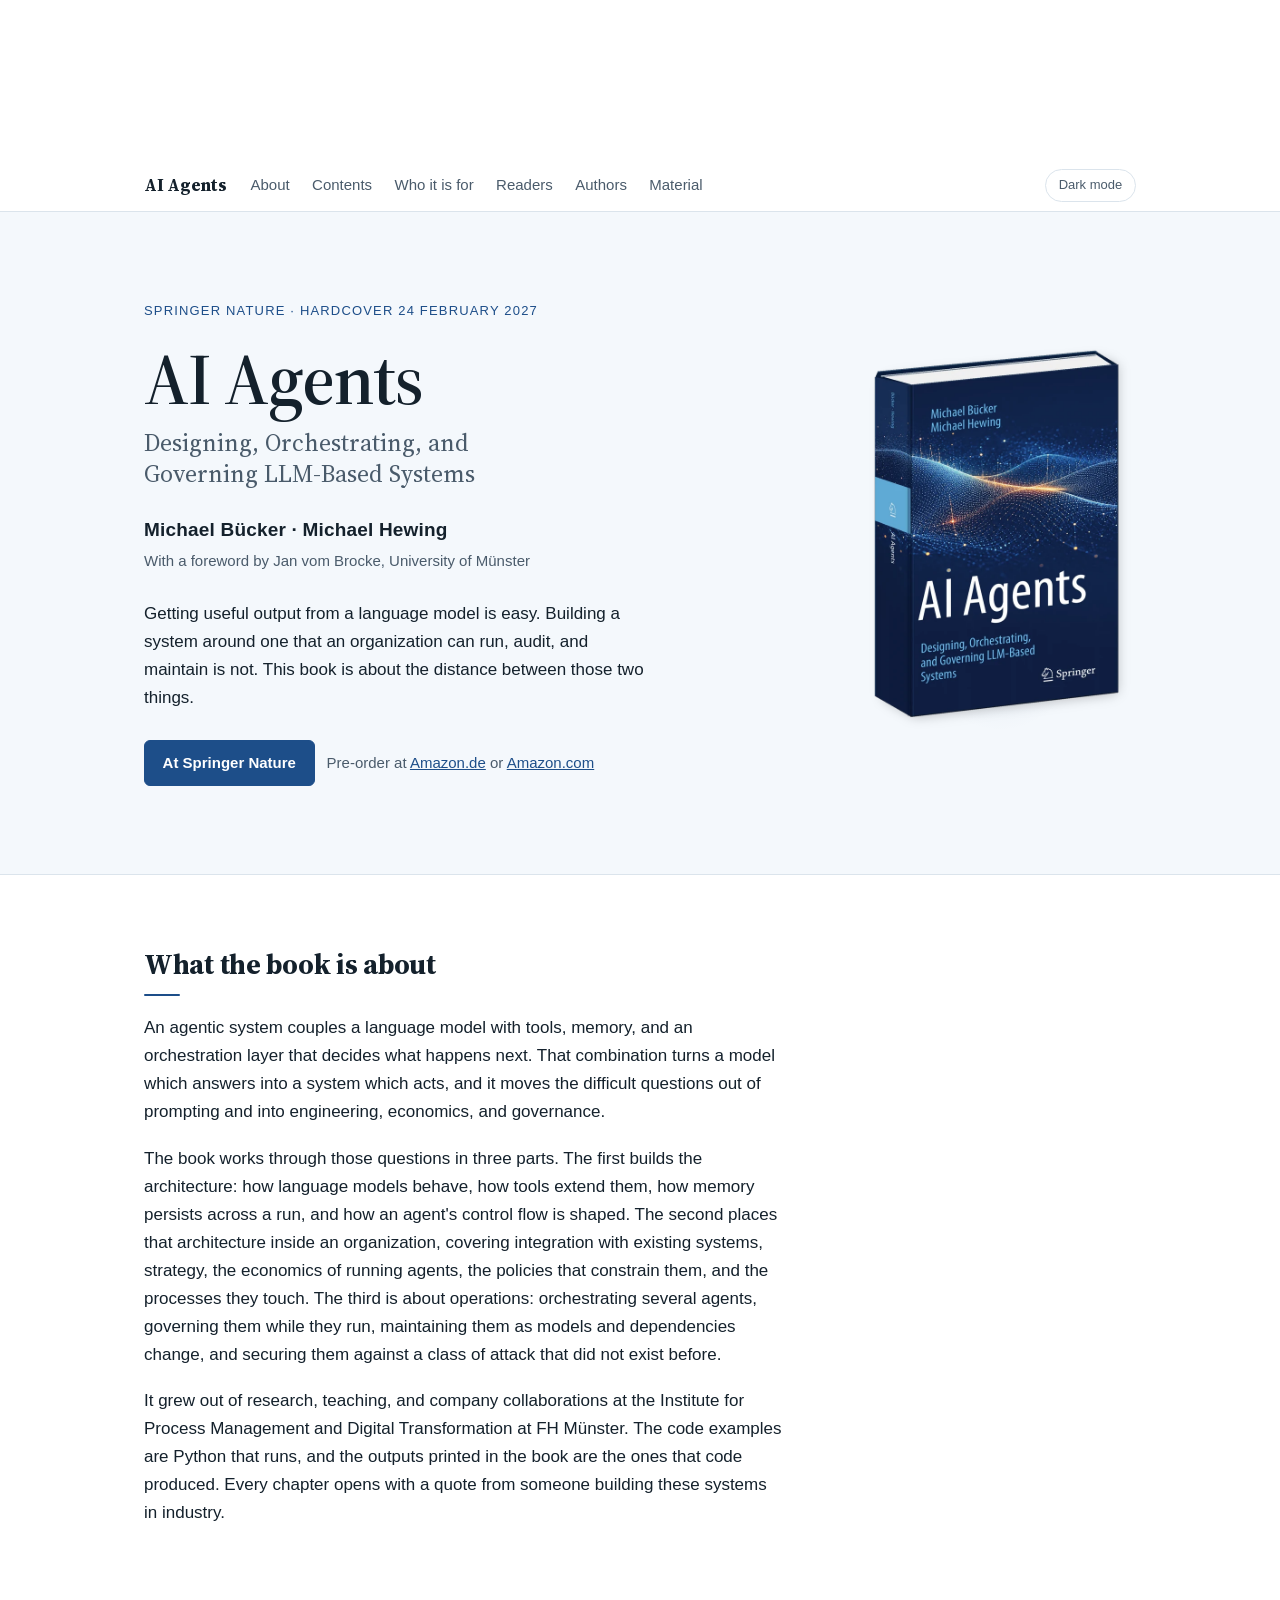
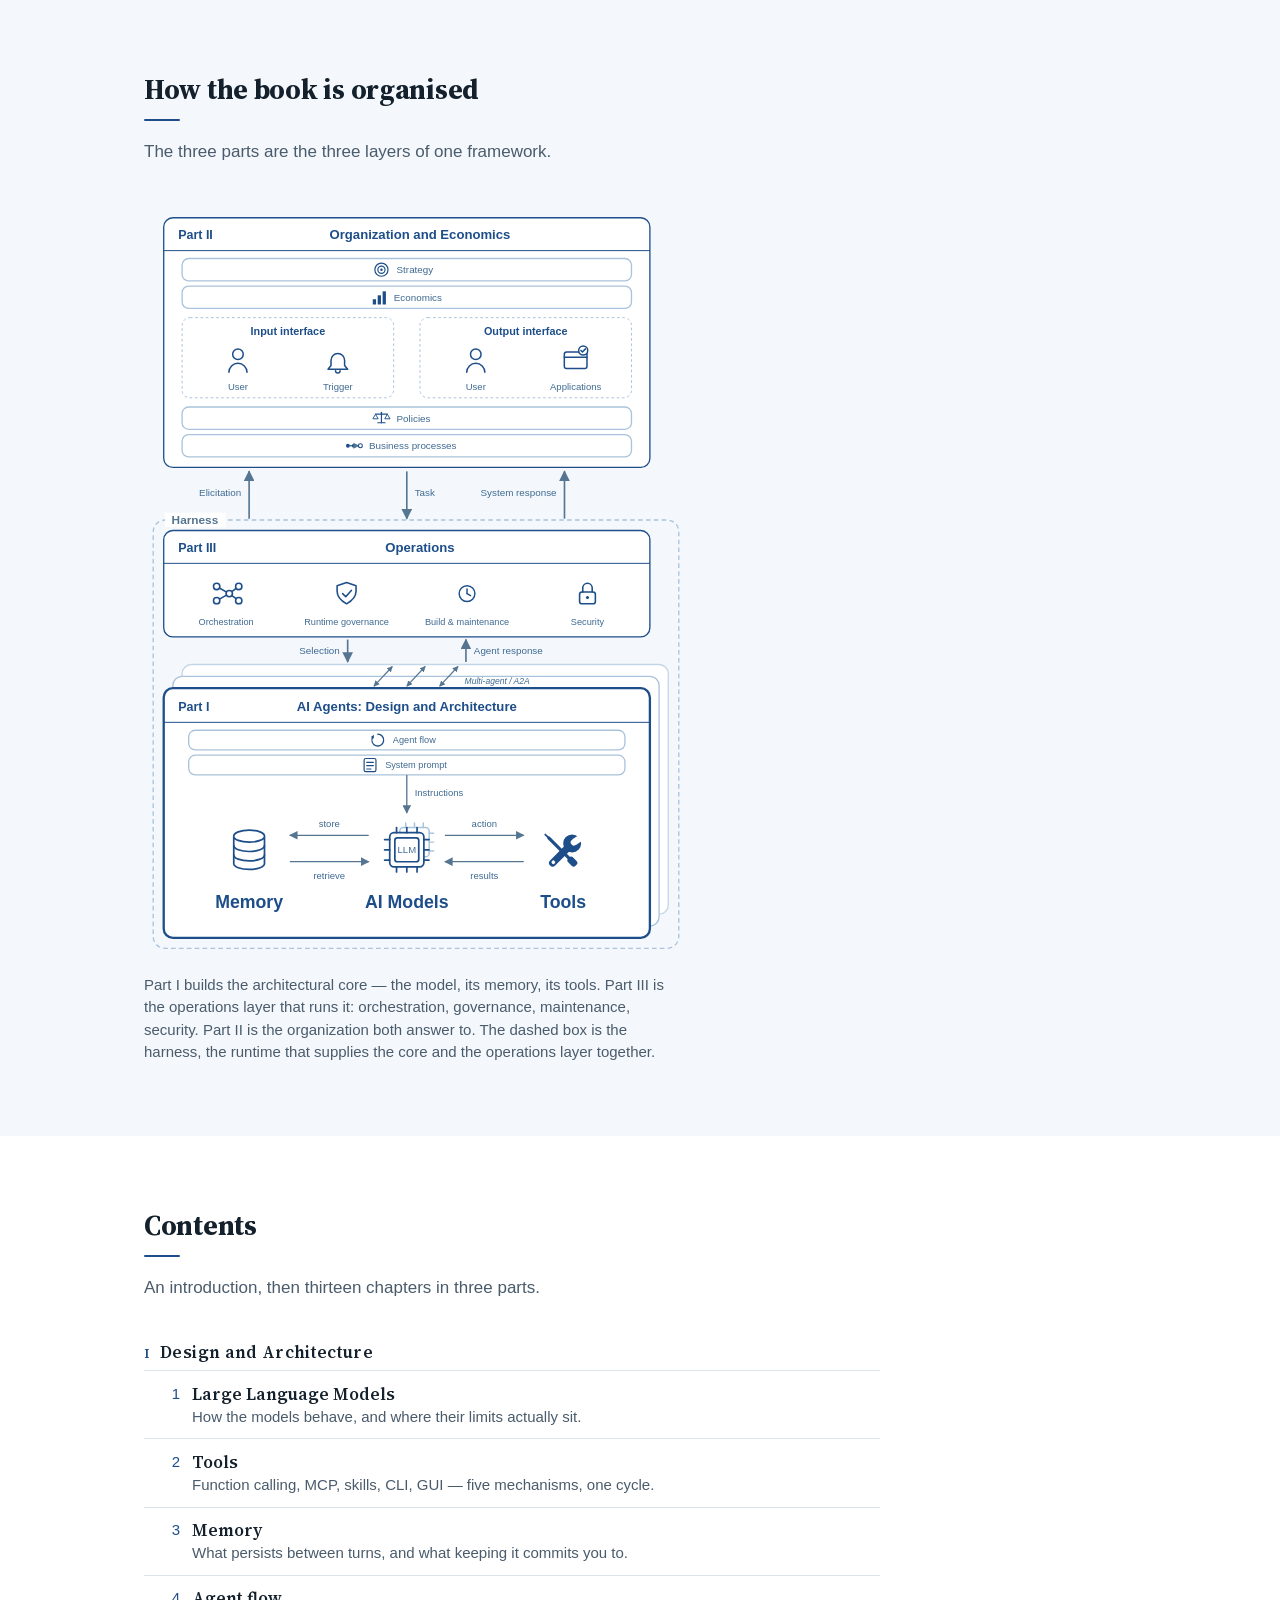
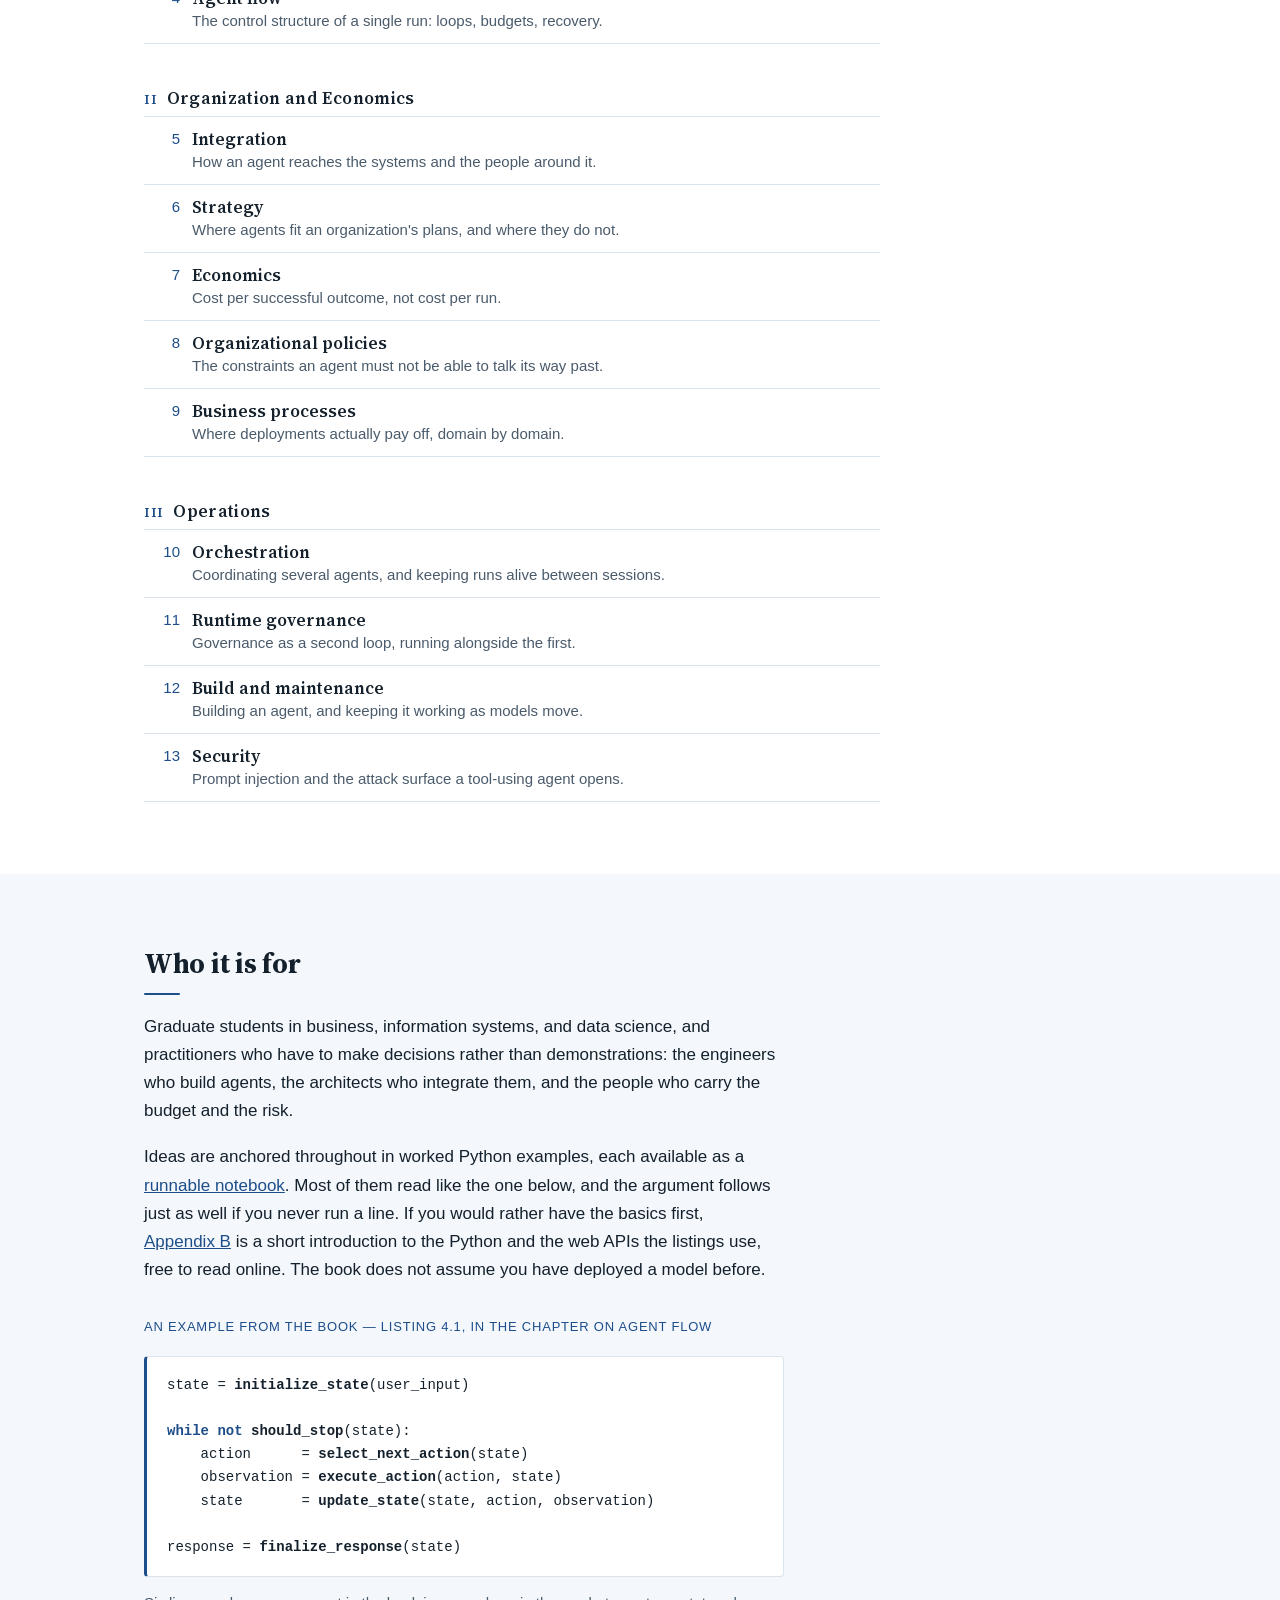
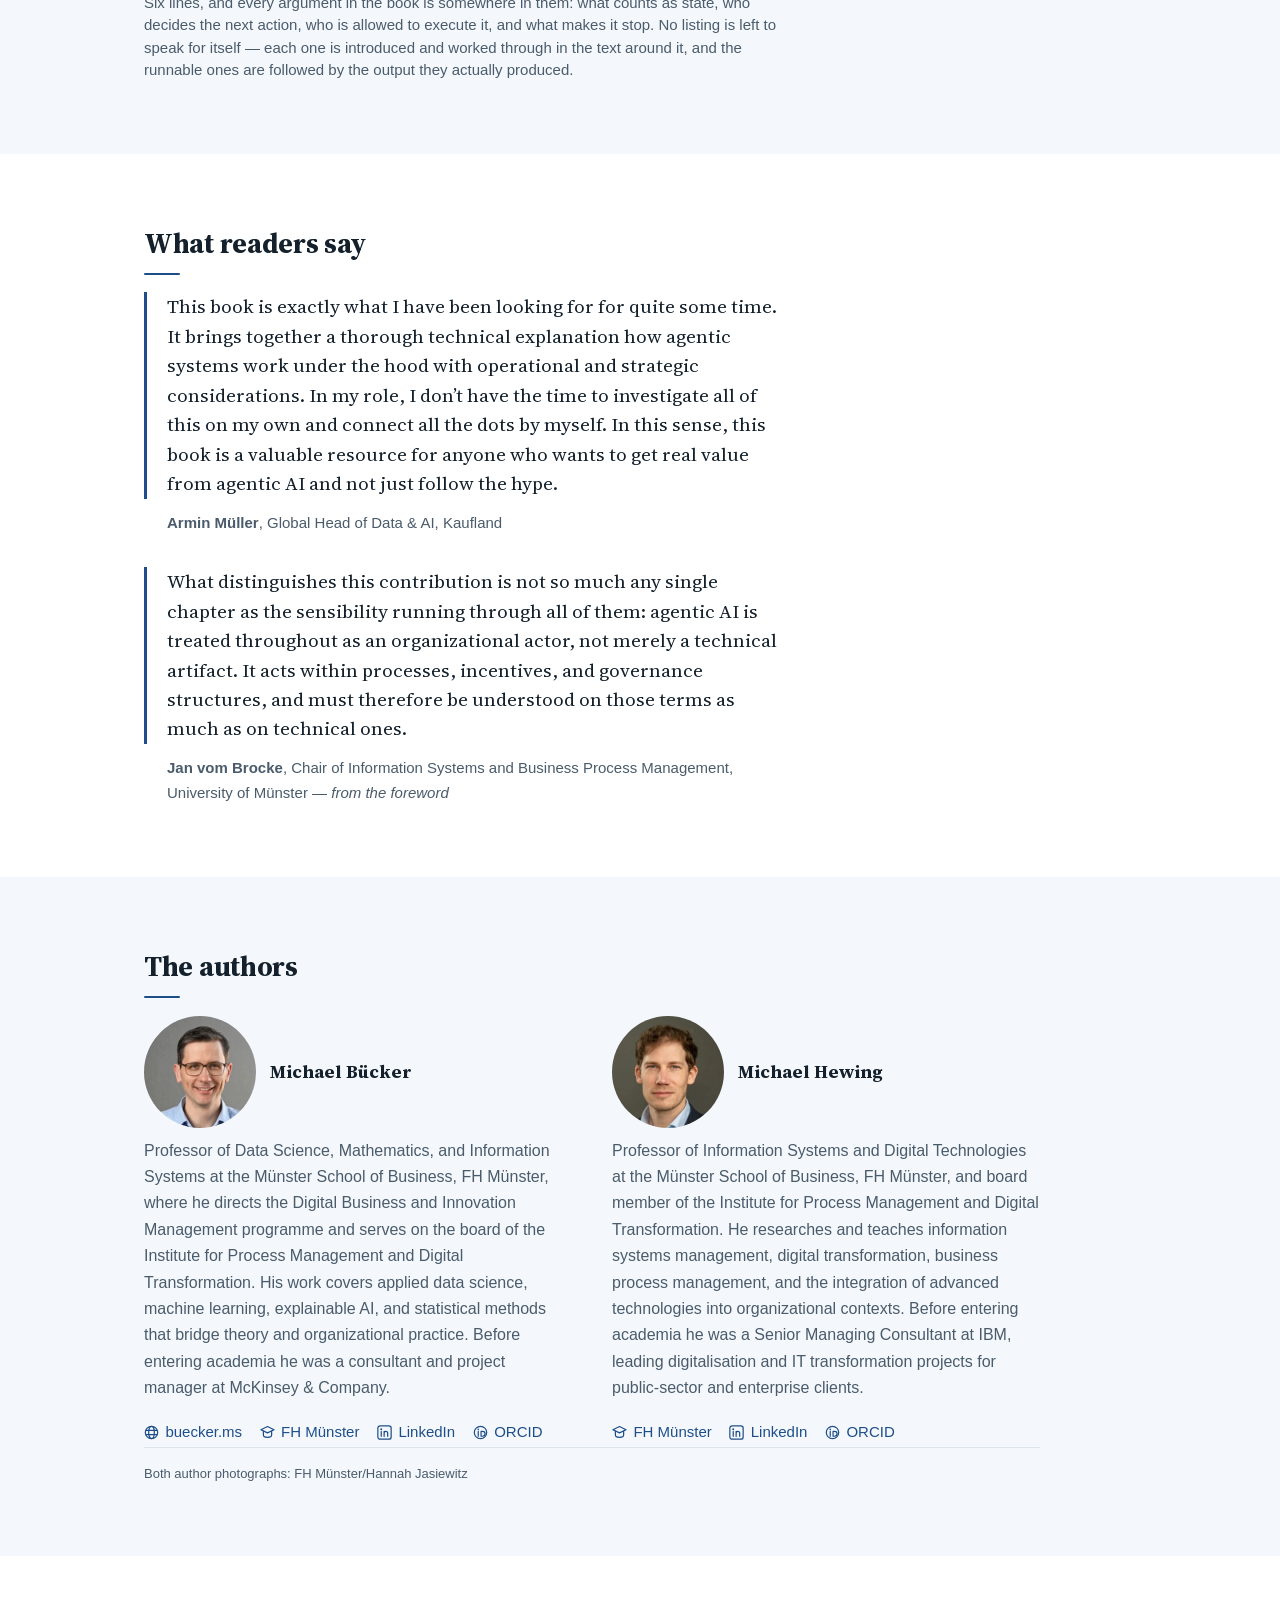
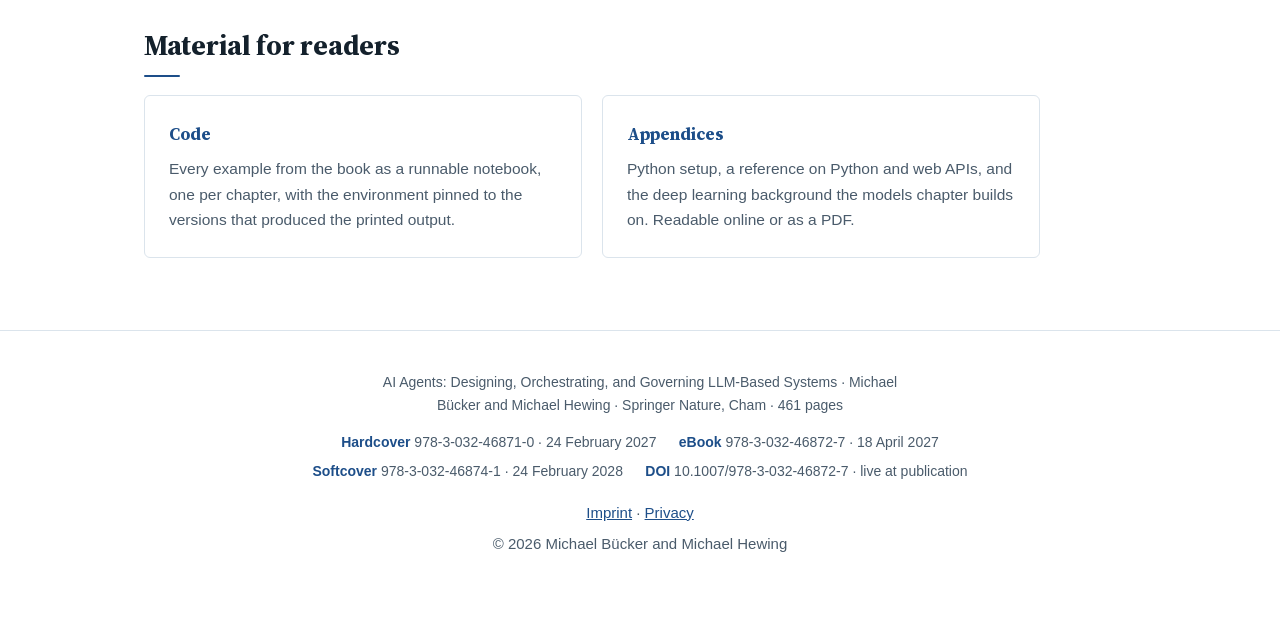
==== commit 1ab6c4d2: "Carry Springer's catalogue entry onto the page The entry went live on 16 November 2026, which settle" ====
--- a/index.html
+++ b/index.html
@@ -4,13 +4,14 @@
 <meta charset="utf-8">
 <meta name="viewport" content="width=device-width, initial-scale=1">
 <title>AI Agents — Designing, Orchestrating, and Governing LLM-Based Systems</title>
-<meta name="description" content="A book by Michael Bücker and Michael Hewing on building LLM-based agents an organization can run, audit, and maintain. Coming from Springer Nature.">
+<meta name="description" content="A book by Michael Bücker and Michael Hewing on building LLM-based agents an organization can run, audit, and maintain. Springer Nature, hardcover 24 February 2027.">
 <meta property="og:title" content="AI Agents: Designing, Orchestrating, and Governing LLM-Based Systems">
 <meta property="og:description" content="Getting useful output from a language model is easy. Building a system around one that an organization can run, audit, and maintain is not.">
 <meta property="og:image" content="https://aiagentsbook.org/img/cover-3d.jpg">
 <meta property="og:url" content="https://aiagentsbook.org/">
 <meta property="og:type" content="book">
 <meta property="book:isbn" content="9783032468710">
+<meta property="book:release_date" content="2027-02-24">
 <meta name="twitter:card" content="summary_large_image">
 <link rel="canonical" href="https://aiagentsbook.org/">
 <link rel="icon" href="favicon.svg" type="image/svg+xml">
@@ -84,15 +85,16 @@
 <header class="hero" id="top">
   <div class="hero-inner">
     <div class="hero-text">
-      <!-- "Expected" stays until Springer commits to a date. No pre-order
-           link until one exists: a placeholder that never resolves is worse
-           than an honest silence. The hardcover ISBN is on the cover proof of
-           2 November 2026 and is printed below, in the footer. The DOI is not:
-           Springer derives it from the eBook ISBN, which has not been given to
-           us, and 10.1007/978-3-032-46871-0 built from the print ISBN would
-           404. It goes up once Springer confirms it. -->
-      <p class="eyebrow">Coming from Springer Nature
-        <span aria-hidden="true">&middot;</span> Expected December 2026</p>
+      <!-- The date and the links waited for Springer's catalogue entry rather
+           than going up as placeholders, on the principle that a link which
+           never resolves is worse than an honest silence. The entry appeared
+           on 16 November 2026 and carries all three ISBNs, which also settled
+           the DOI: Springer builds it from the eBook ISBN, so it is
+           10.1007/978-3-032-46872-7 and not the print number. That one is
+           printed in the footer as text, not linked, because Springer
+           registers a DOI when the book appears and it would 404 until then. -->
+      <p class="eyebrow">Springer Nature
+        <span aria-hidden="true">&middot;</span> Hardcover 24 February 2027</p>
       <h1>AI Agents</h1>
       <p class="subtitle">Designing, Orchestrating, and Governing LLM-Based Systems</p>
       <p class="authors">Michael Bücker &middot; Michael Hewing</p>
@@ -105,6 +107,16 @@
       <p class="lede">Getting useful output from a language model is easy. Building a
         system around one that an organization can run, audit, and maintain is not.
         This book is about the distance between those two things.</p>
+      <!-- Springer's own page is the primary destination but carries no buying
+           option before publication, which is why a retailer appears here at
+           all. Both Amazon URLs are the plain ASIN form, which for a book is
+           its ISBN-10, so neither carries tracking parameters. -->
+      <p class="hero-actions">
+        <a class="action" href="https://link.springer.com/book/9783032468727">At Springer Nature</a>
+        <span class="preorder">Pre-order at
+          <a href="https://www.amazon.de/dp/303246871X">Amazon.de</a> or
+          <a href="https://www.amazon.com/dp/303246871X">Amazon.com</a></span>
+      </p>
     </div>
     <div class="hero-cover">
       <!-- WebP because it is the only format here that carries the render's
@@ -333,8 +345,18 @@
 
 <footer>
   <p class="footer-note">AI Agents: Designing, Orchestrating, and Governing
-    LLM-Based Systems &middot; Springer Nature &middot; expected December 2026
-    &middot; ISBN 978-3-032-46871-0</p>
+    LLM-Based Systems &middot; Michael Bücker and Michael Hewing
+    &middot; Springer Nature, Cham &middot; 461 pages</p>
+  <!-- The three editions and the DOI, for anyone cataloguing or citing the
+       book before it is out. The DOI is text rather than a link for as long
+       as it 404s; the edition dates are Springer's own, from the catalogue
+       entry. -->
+  <ul class="editions">
+    <li><span class="ed">Hardcover</span> 978-3-032-46871-0 &middot; 24 February 2027</li>
+    <li><span class="ed">eBook</span> 978-3-032-46872-7 &middot; 18 April 2027</li>
+    <li><span class="ed">Softcover</span> 978-3-032-46874-1 &middot; 24 February 2028</li>
+    <li><span class="ed">DOI</span> 10.1007/978-3-032-46872-7 &middot; live at publication</li>
+  </ul>
   <p><a href="imprint.html">Imprint</a> &middot; <a href="privacy.html">Privacy</a></p>
   <p>&copy; 2026 Michael Bücker and Michael Hewing</p>
 </footer>
--- a/style.css
+++ b/style.css
@@ -283,6 +283,45 @@
   color: var(--ink);
 }
 
+/* Two links, not two buttons: the Springer page is where the book lives, so
+   it carries the filled treatment, and the retailer sits beside it in the
+   quiet one. Both are sized by their own text rather than stretched to a
+   common width, which would imply they are the same kind of destination. */
+.hero-actions {
+  margin: 1.75rem 0 0;
+  display: flex;
+  flex-wrap: wrap;
+  gap: 0.75rem;
+}
+
+.action {
+  display: inline-block;
+  padding: 0.6rem 1.1rem;
+  border: 1px solid var(--accent);
+  border-radius: 6px;
+  background: var(--accent);
+  color: var(--page);
+  font-size: 0.9375rem;
+  font-weight: 600;
+  text-decoration: none;
+}
+
+.action:hover, .action:focus-visible {
+  background: var(--navy);
+  border-color: var(--navy);
+}
+
+/* The retailers are a sentence, not a second button. Two buttons side by
+   side would read as two equal destinations, and the shop that sells the
+   book is not the equal of the publisher's own page. */
+.preorder {
+  align-self: center;
+  font-size: 0.9375rem;
+  color: var(--ink-soft);
+}
+
+.preorder a { color: var(--accent); }
+
 .hero-cover { flex: 0 1 17rem; margin-inline: auto; }
 
 .hero-cover img {
@@ -524,6 +563,26 @@
 
 footer p { margin: 0 0 0.4rem; }
 
+/* The editions run inline on a wide screen and stack on a narrow one, which
+   is what a plain flex-wrap list does on its own. What marks the edition
+   name is weight and the accent colour, not a paler grey on the rest: a tone
+   quiet enough to read as secondary here lands around 1.8:1 against the
+   page, which is unreadable rather than quiet. Number and date therefore
+   share the footer's own ink. */
+.editions {
+  margin: 0.9rem auto 1.1rem;
+  padding: 0;
+  max-width: 44rem;
+  list-style: none;
+  display: flex;
+  flex-wrap: wrap;
+  justify-content: center;
+  gap: 0.35rem 1.4rem;
+  font-size: 0.875rem;
+}
+
+.editions .ed { font-weight: 600; color: var(--accent); }
+
 /* The German legal term beside the English heading: quieter than the title
    it sits next to, because it is a signpost for German visitors rather than
    a second heading. */
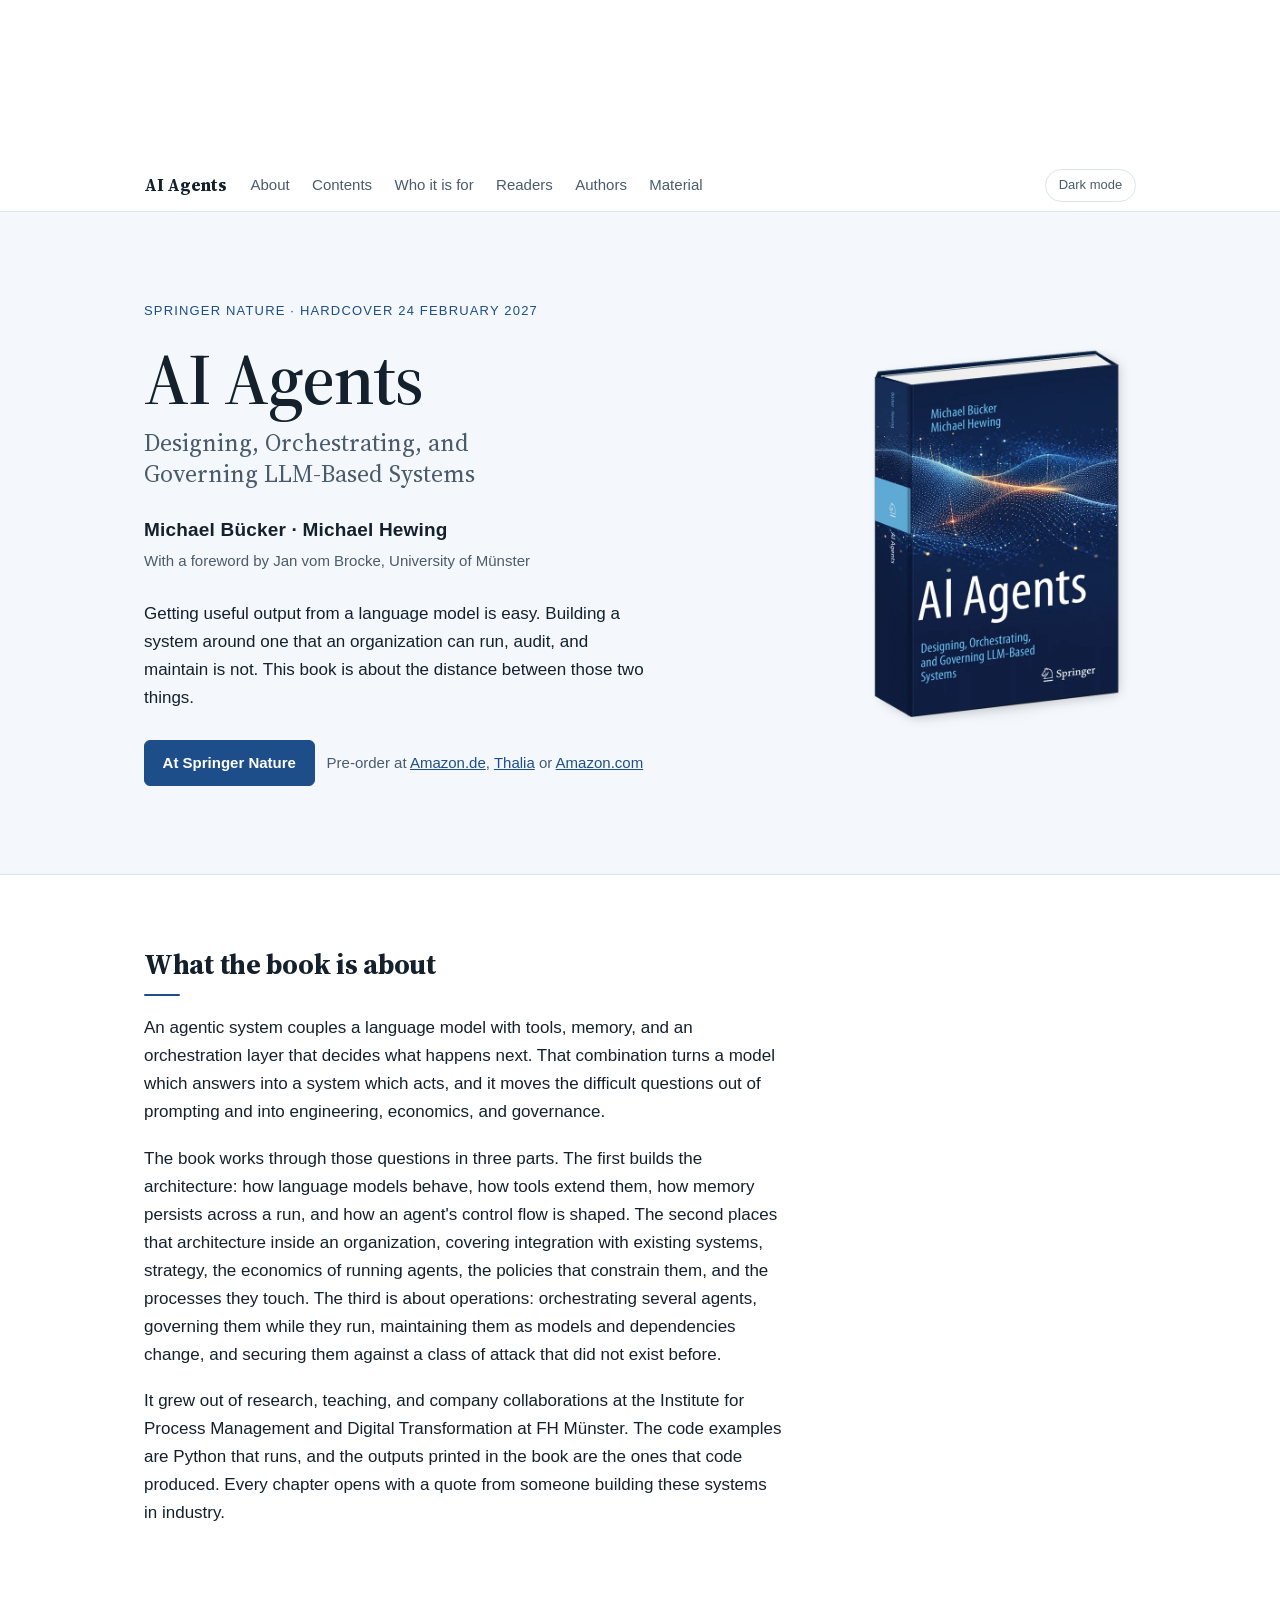
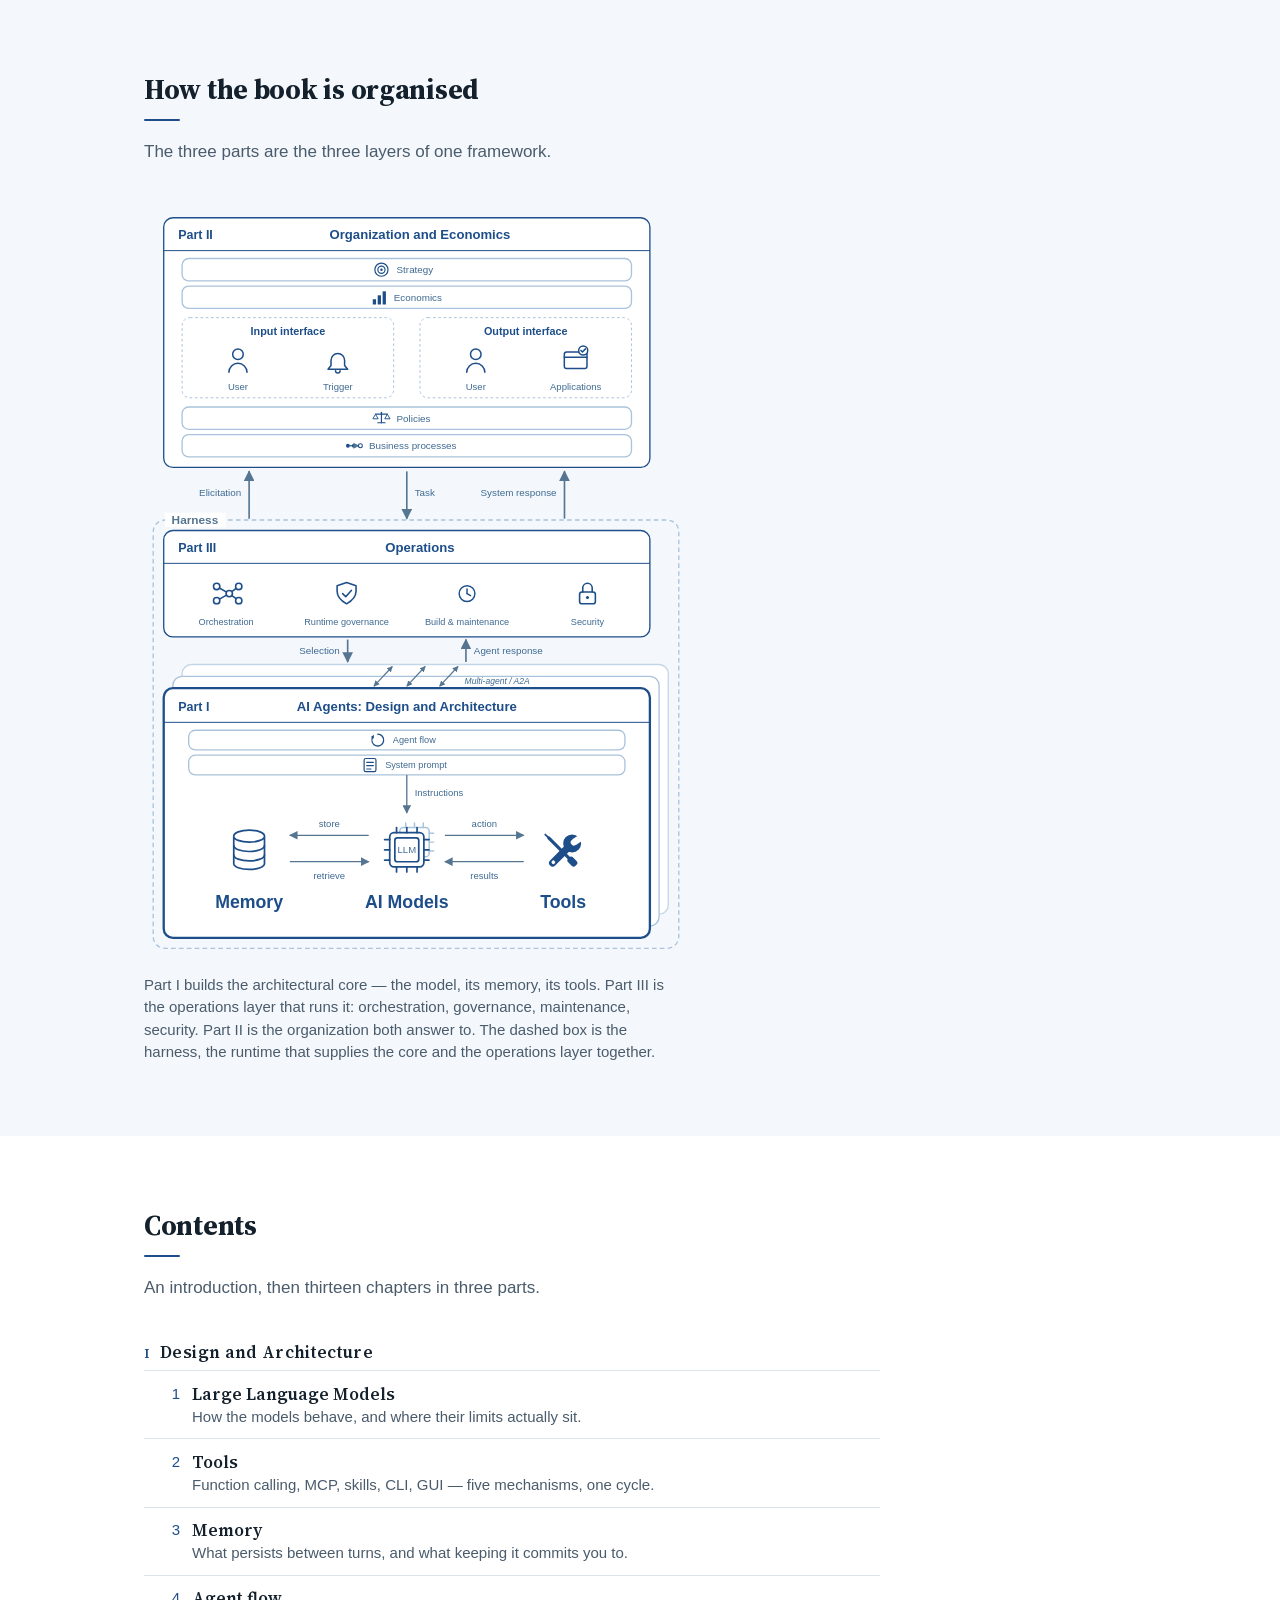
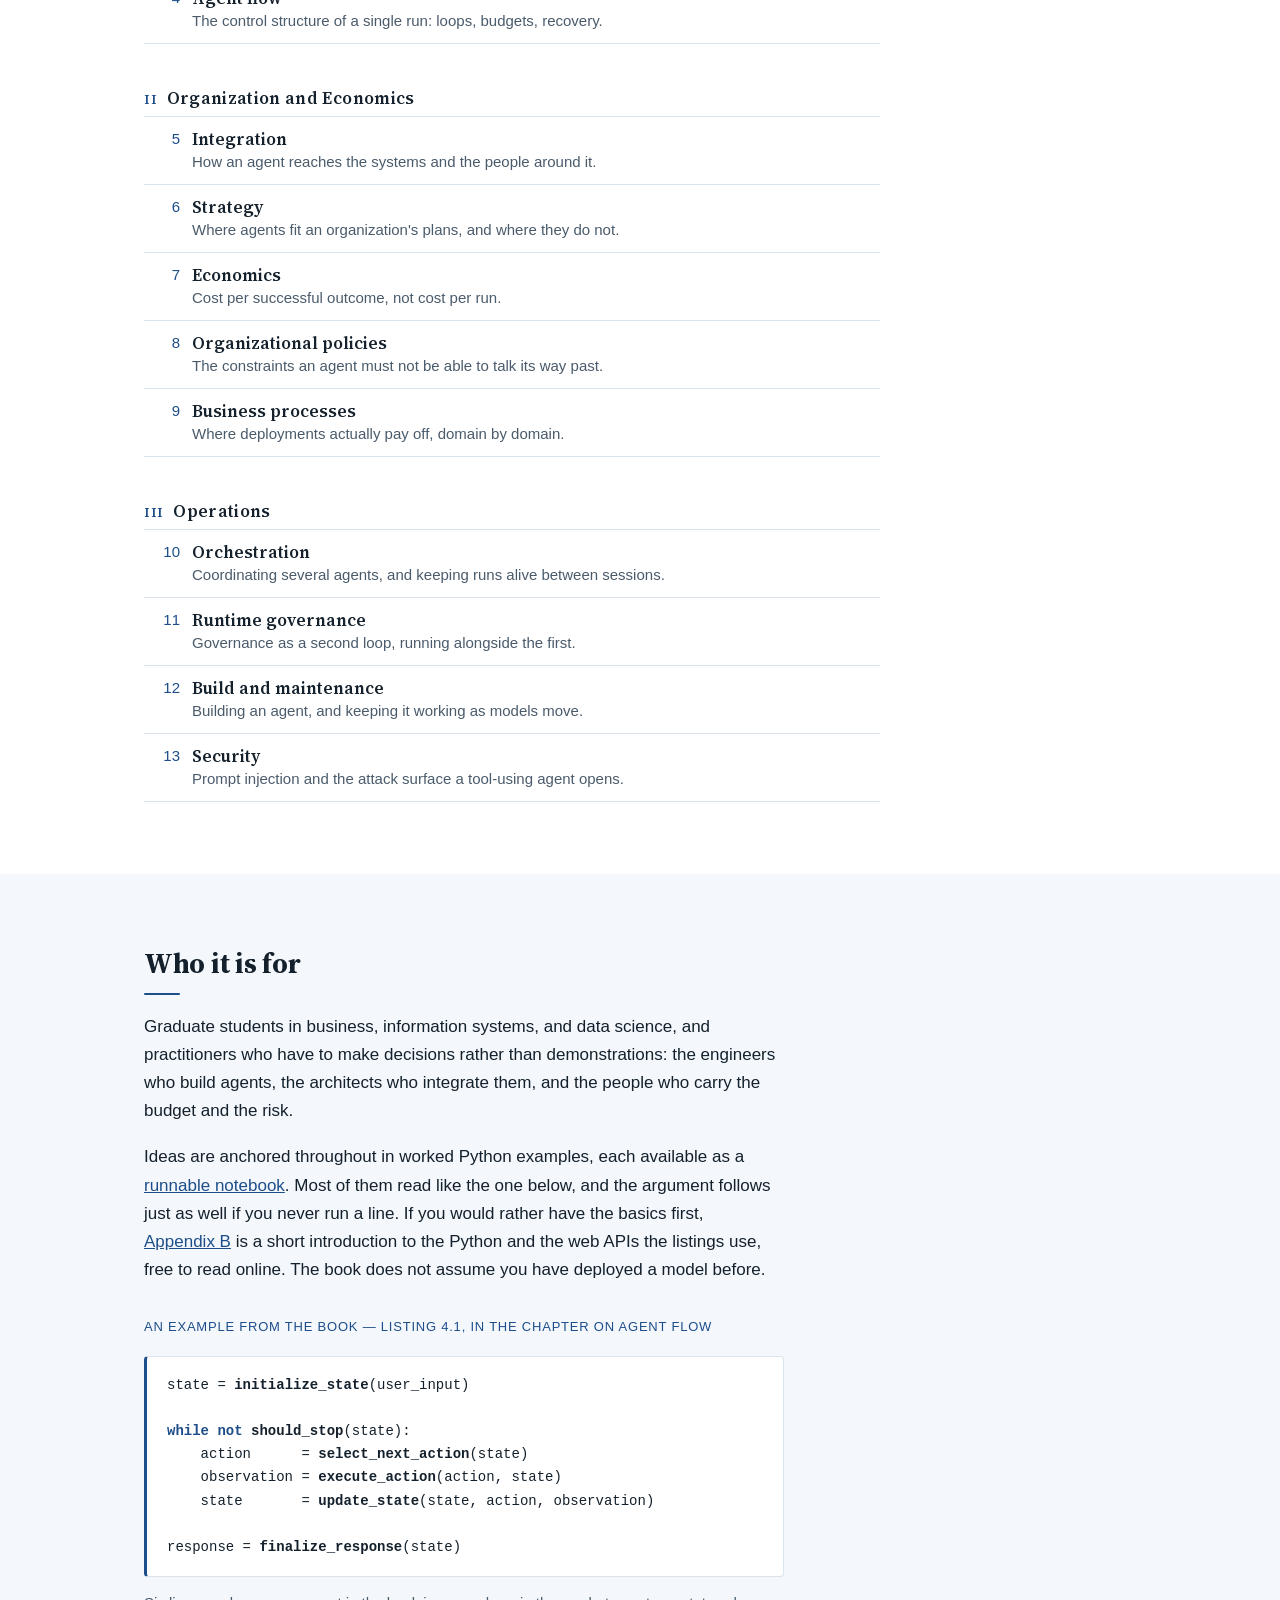
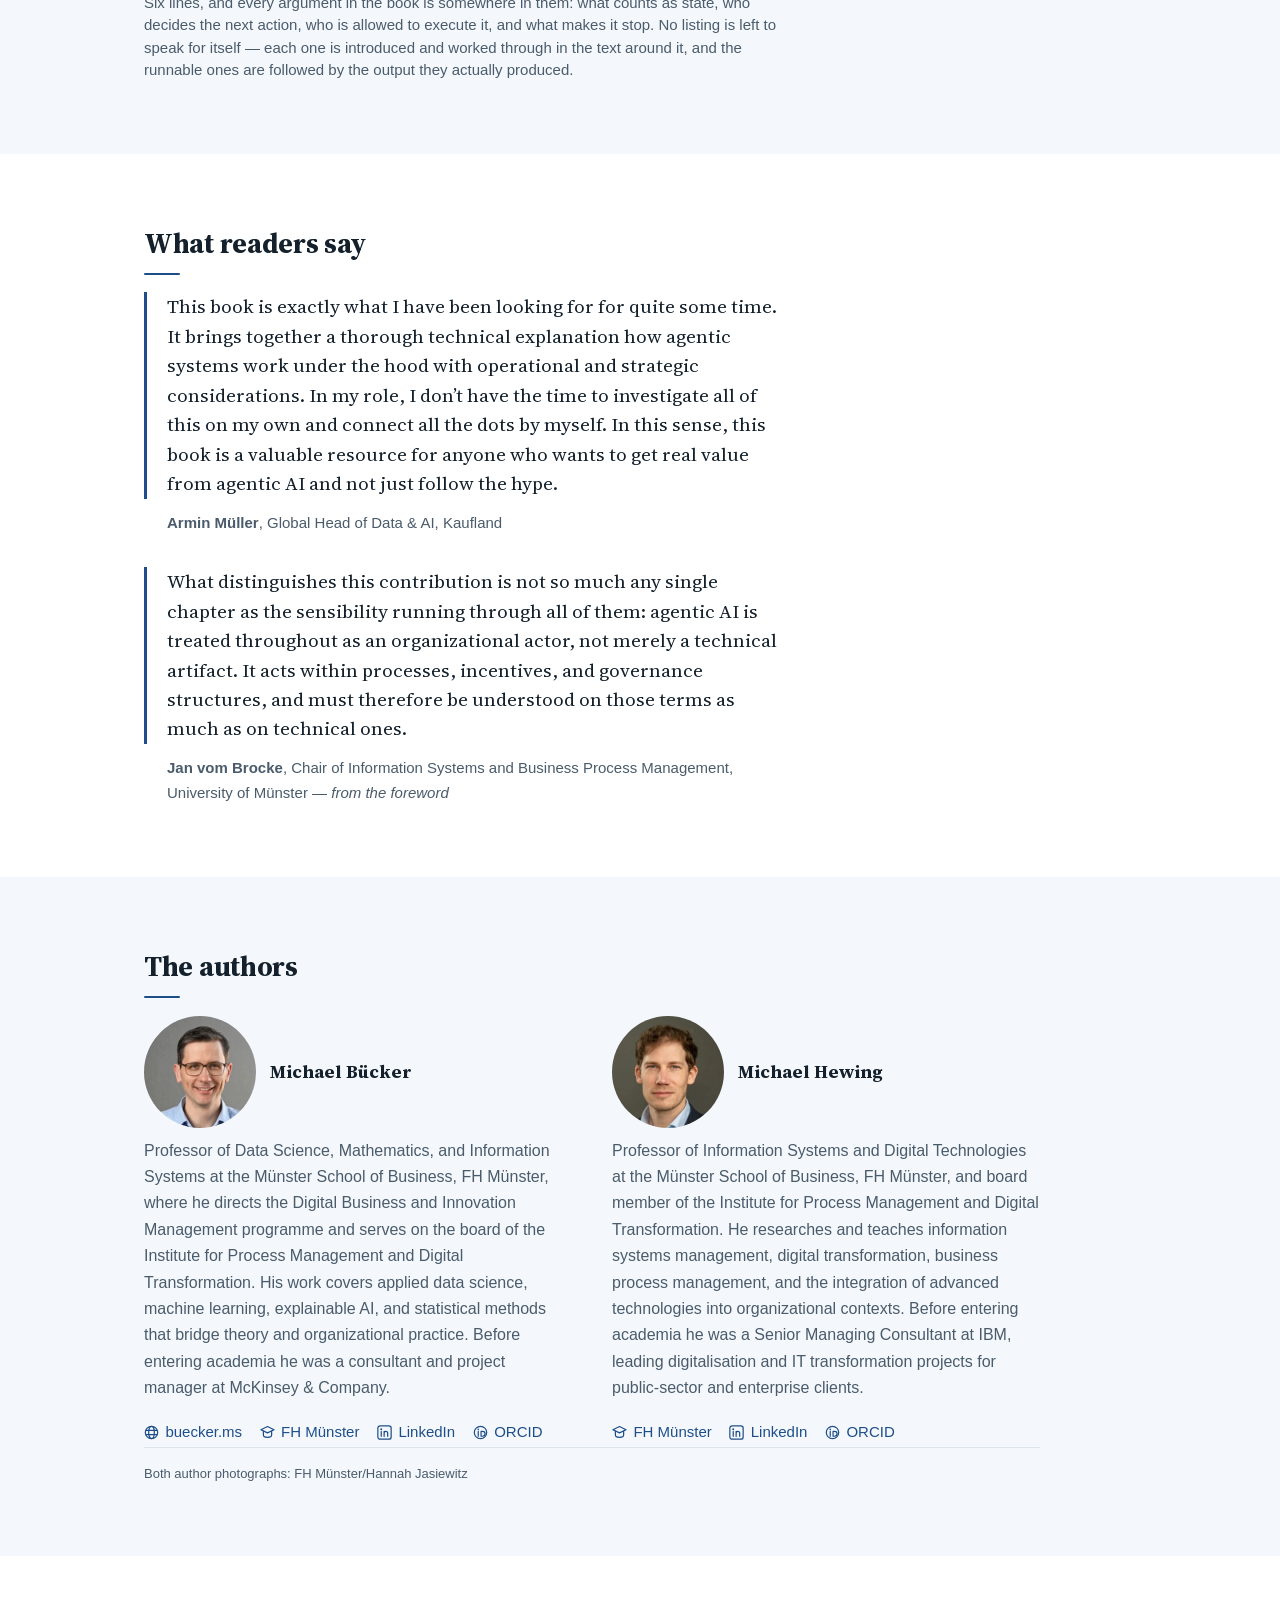
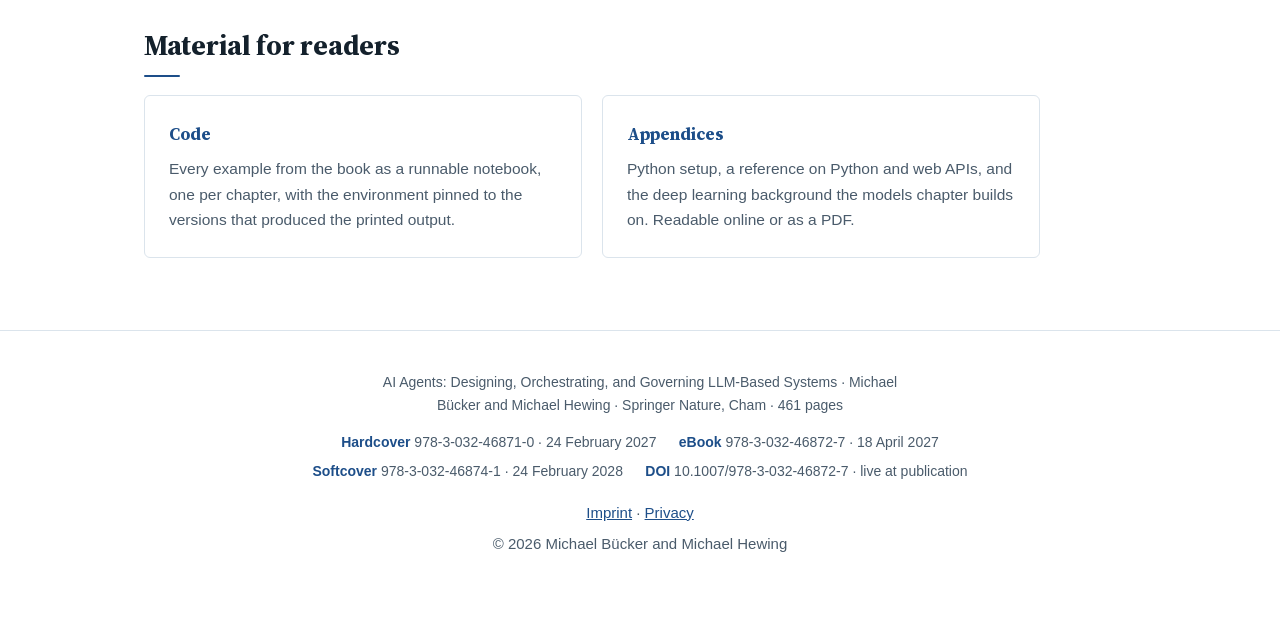
==== commit cf4c3647: "Add Thalia beside the two Amazon storefronts Thalia lists the book as a pre-order at EUR 159.99 for " ====
--- a/index.html
+++ b/index.html
@@ -108,13 +108,15 @@
         system around one that an organization can run, audit, and maintain is not.
         This book is about the distance between those two things.</p>
       <!-- Springer's own page is the primary destination but carries no buying
-           option before publication, which is why a retailer appears here at
-           all. Both Amazon URLs are the plain ASIN form, which for a book is
-           its ISBN-10, so neither carries tracking parameters. -->
+           option before publication, which is why retailers appear here at
+           all. Every URL is the shop's plain product address, with no tracking
+           parameters; the Amazon ones are the ASIN form, which for a book is
+           its ISBN-10. -->
       <p class="hero-actions">
         <a class="action" href="https://link.springer.com/book/9783032468727">At Springer Nature</a>
         <span class="preorder">Pre-order at
-          <a href="https://www.amazon.de/dp/303246871X">Amazon.de</a> or
+          <a href="https://www.amazon.de/dp/303246871X">Amazon.de</a>,
+          <a href="https://www.thalia.de/shop/home/artikeldetails/A1082389863">Thalia</a> or
           <a href="https://www.amazon.com/dp/303246871X">Amazon.com</a></span>
       </p>
     </div>
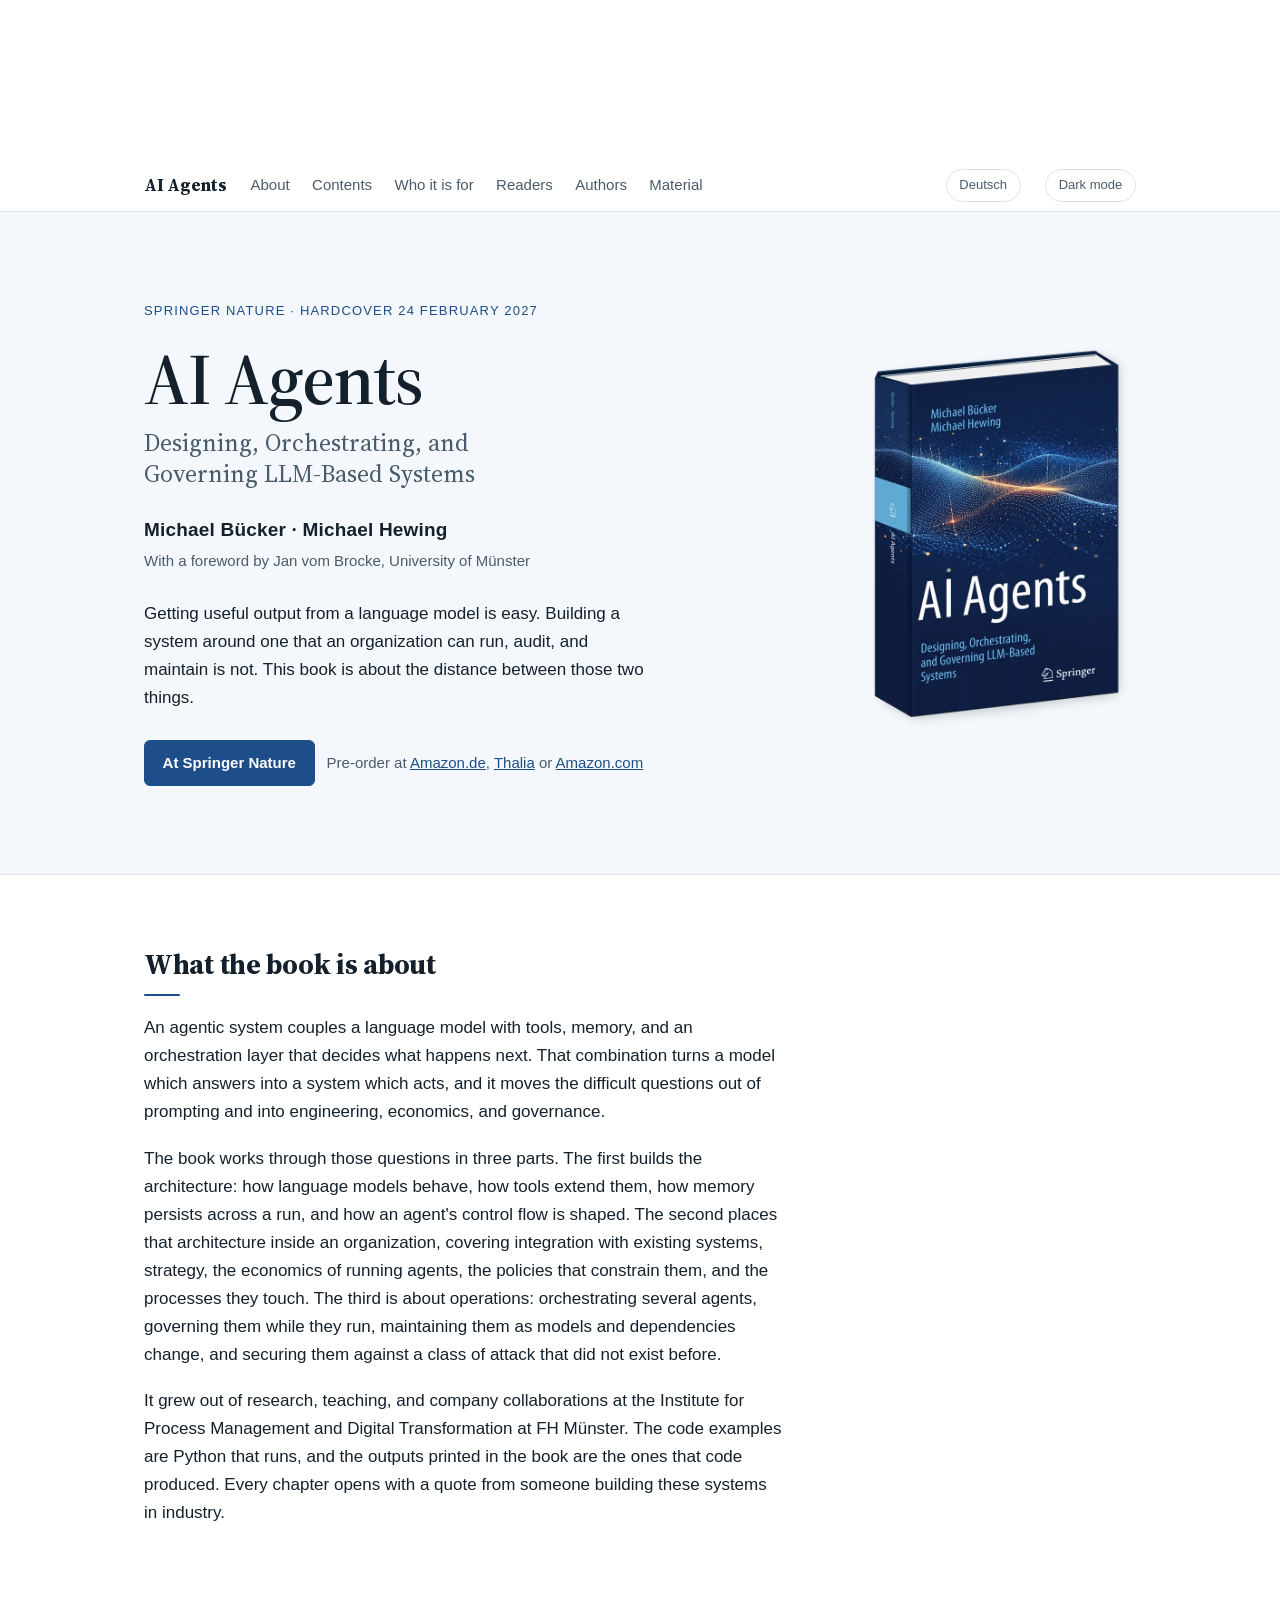
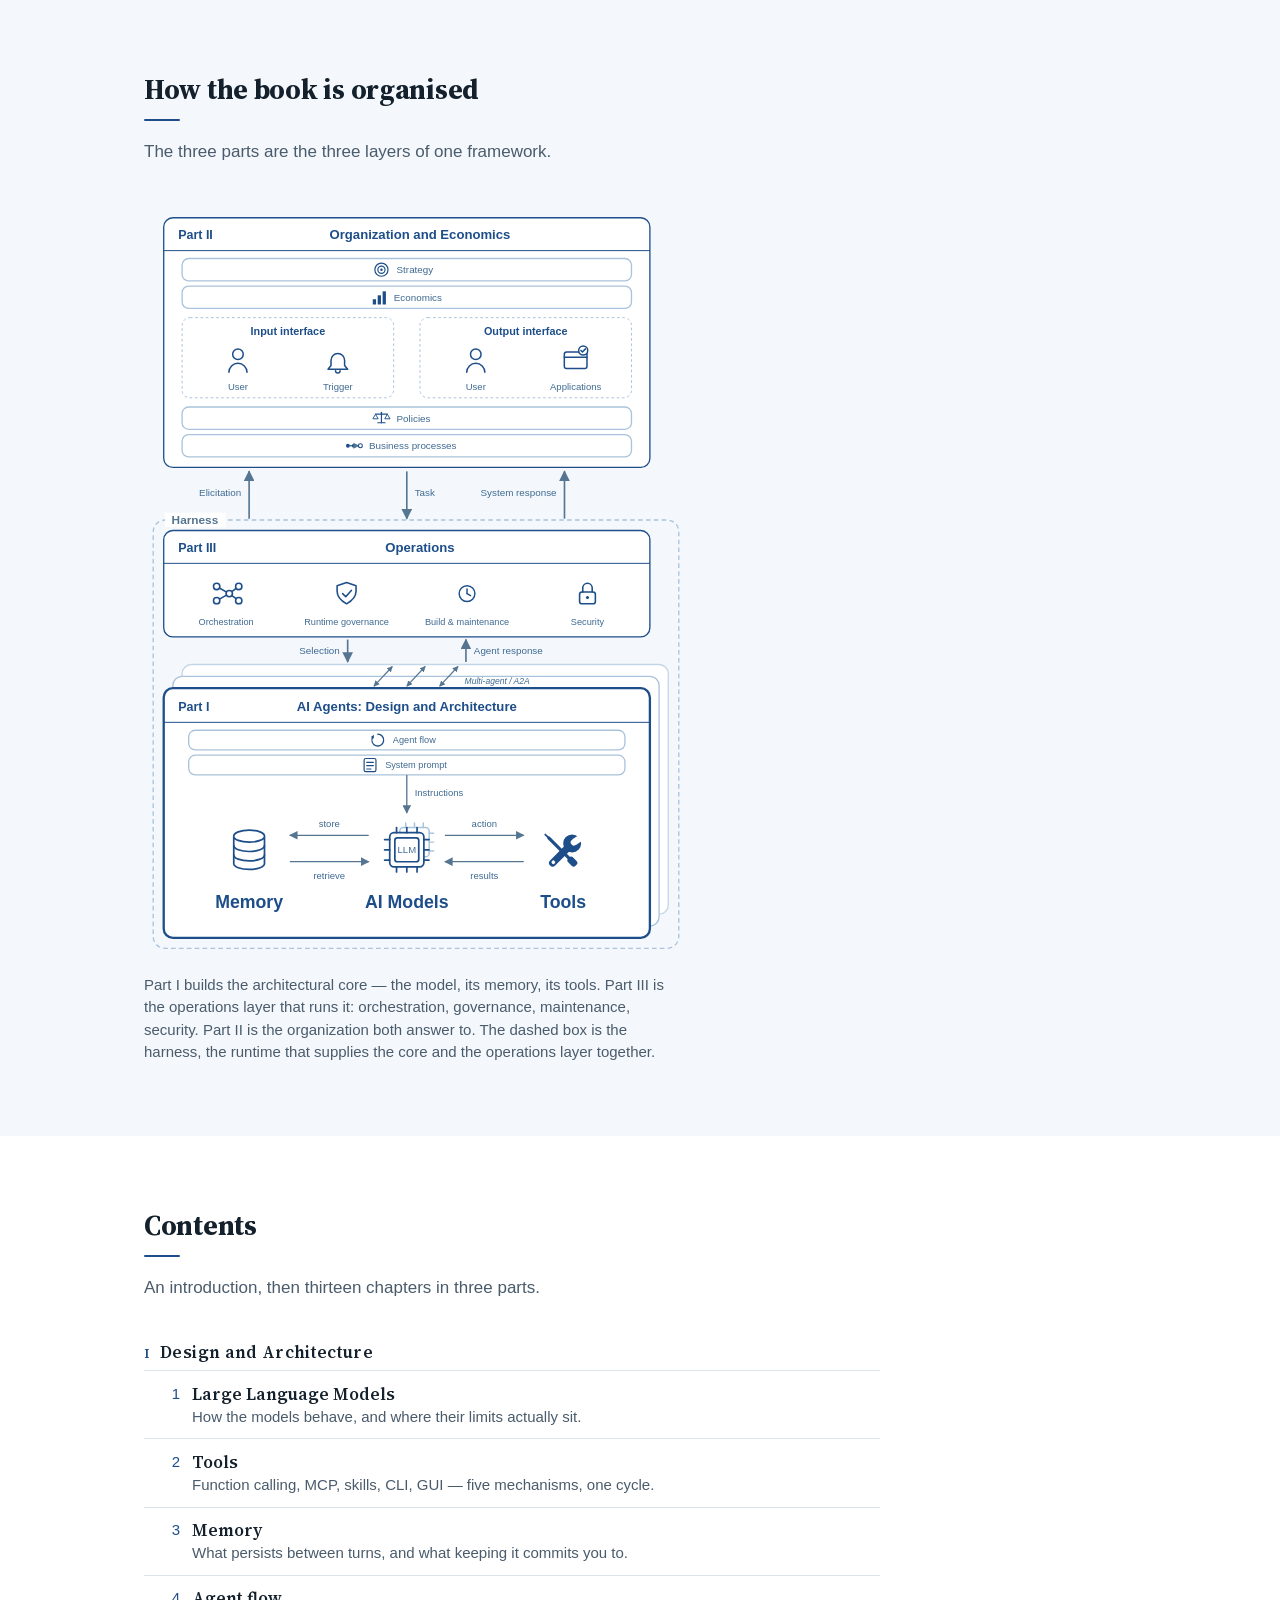
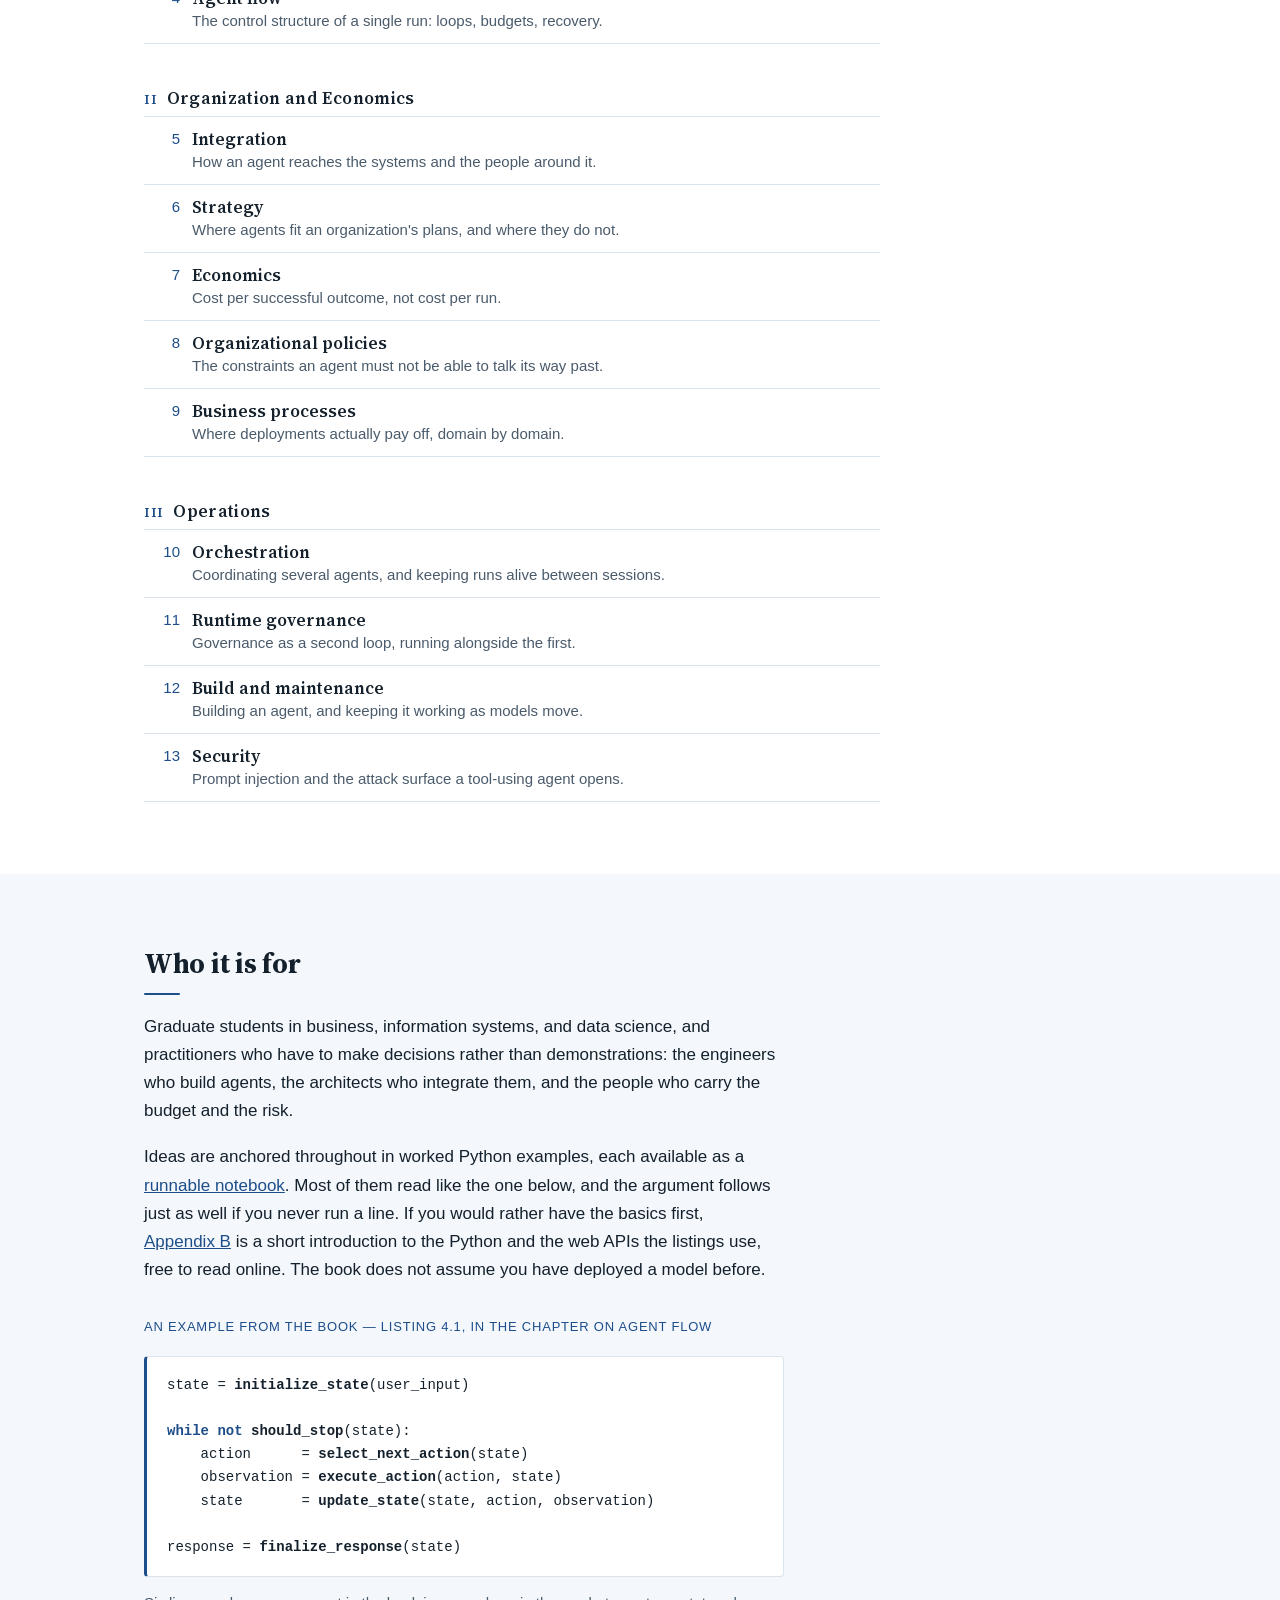
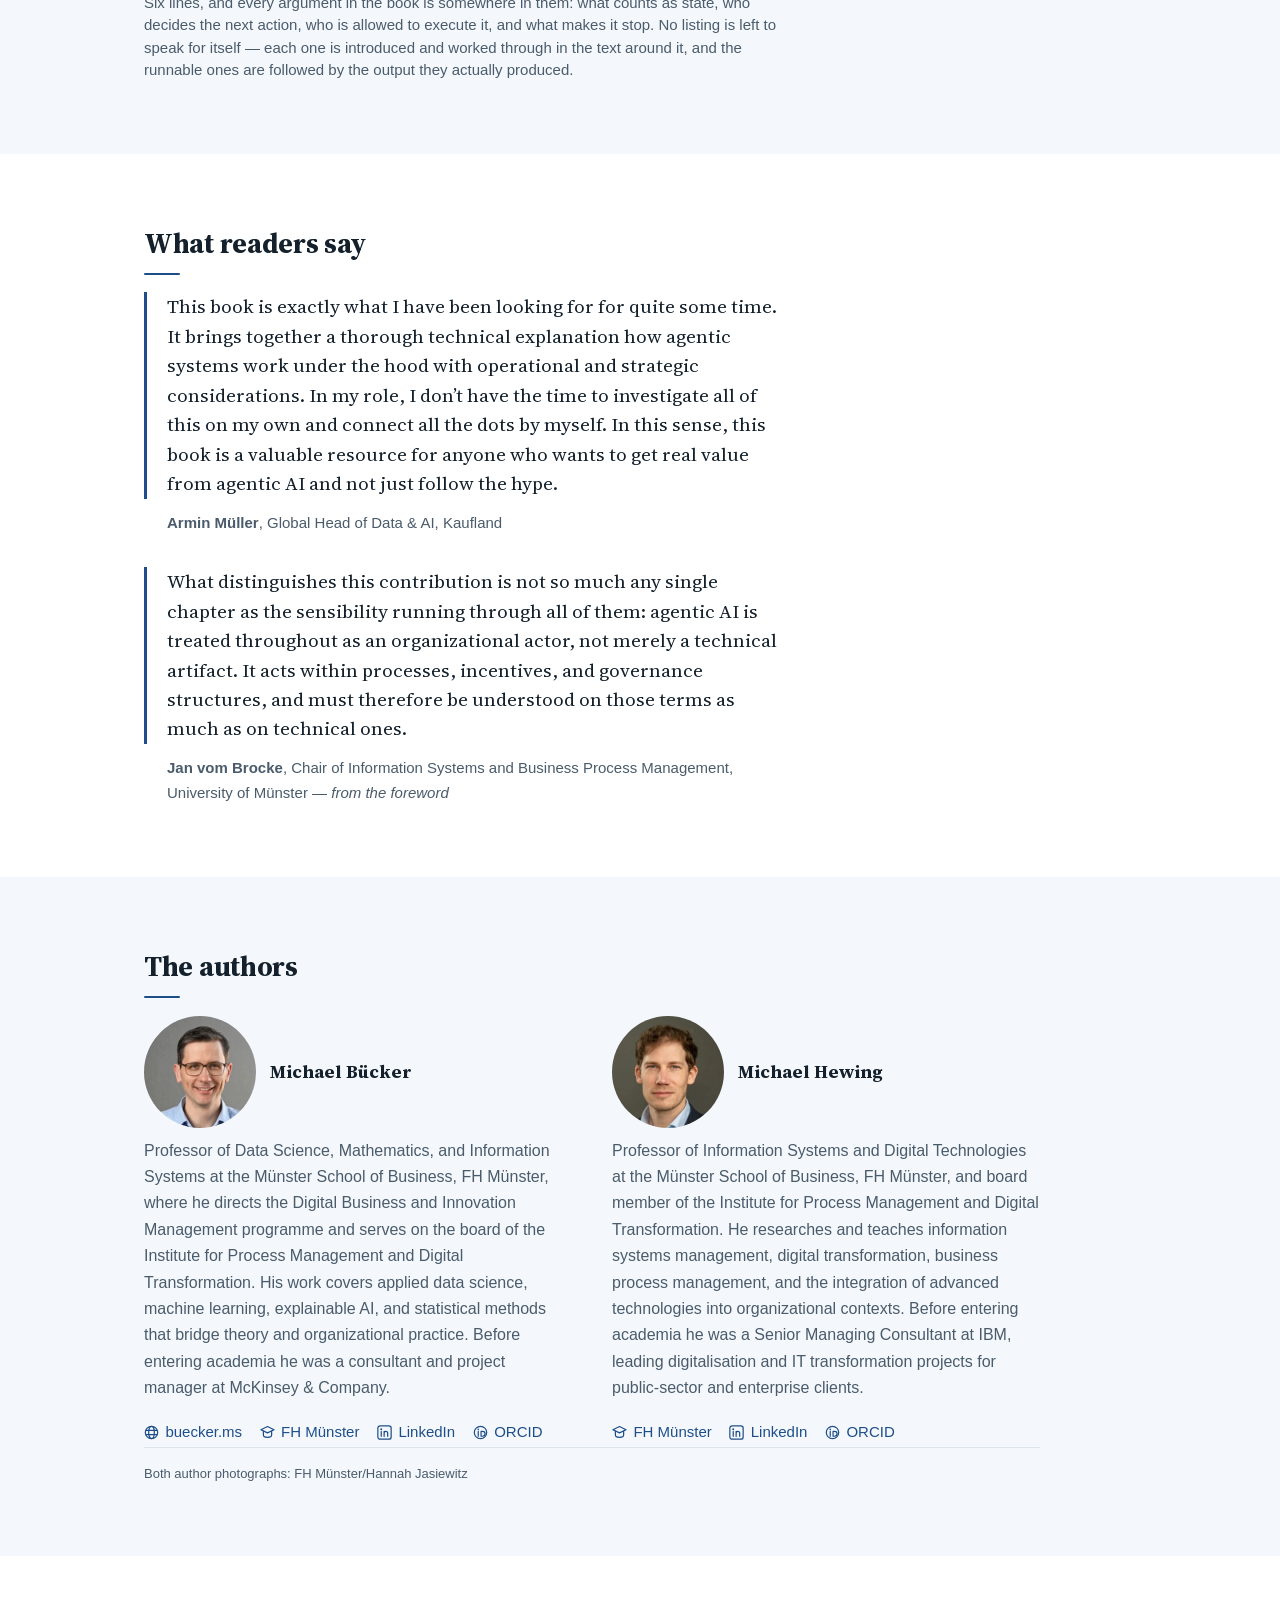
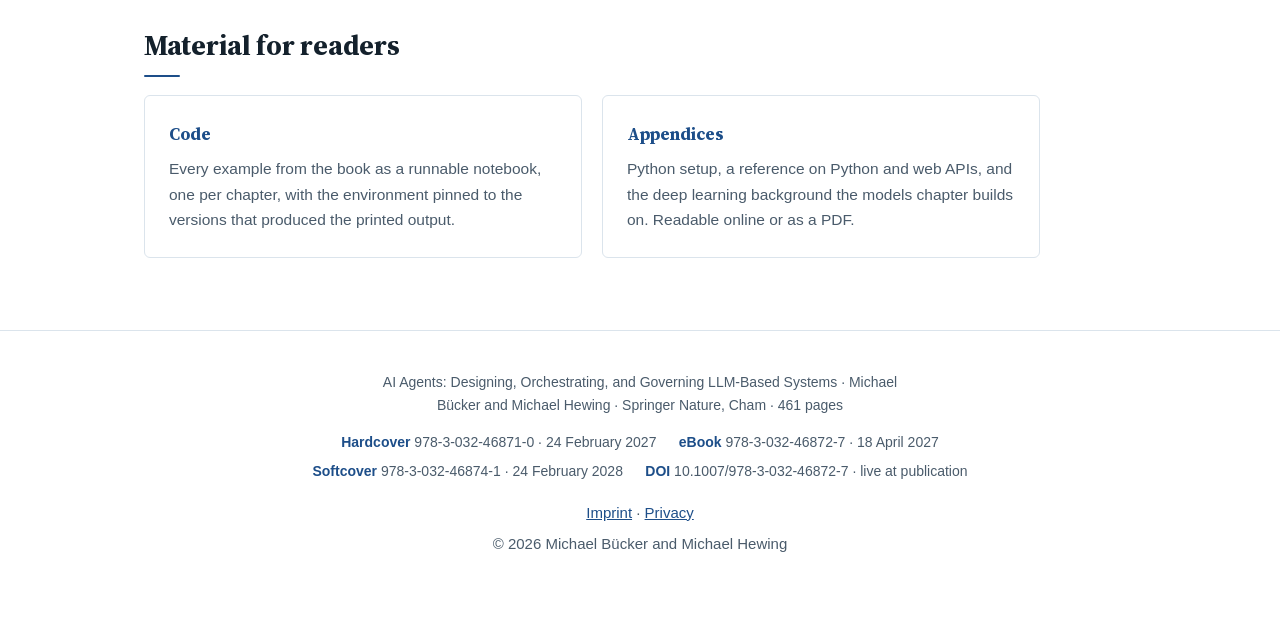
==== commit 176c1f12: "Add a German edition of the page, with a switch between the two Two documents rather than one docume" ====
--- a/index.html
+++ b/index.html
@@ -14,6 +14,9 @@
 <meta property="book:release_date" content="2027-02-24">
 <meta name="twitter:card" content="summary_large_image">
 <link rel="canonical" href="https://aiagentsbook.org/">
+<link rel="alternate" hreflang="en" href="https://aiagentsbook.org/">
+<link rel="alternate" hreflang="de" href="https://aiagentsbook.org/de/">
+<link rel="alternate" hreflang="x-default" href="https://aiagentsbook.org/">
 <link rel="icon" href="favicon.svg" type="image/svg+xml">
 <link rel="apple-touch-icon" href="apple-touch-icon.png">
 <link rel="preload" href="fonts/source-serif-4.woff2" as="font"
@@ -77,6 +80,12 @@
     <li><a href="#authors">Authors</a></li>
     <li><a href="#material">Material</a></li>
   </ul>
+  <!-- The language switch is a plain link to the other page, not a control
+       that rewrites this one: the two languages are two documents, each with
+       its own URL, so they can be shared, indexed and opened without
+       JavaScript. It sits before the theme toggle because it changes the
+       content, which outranks changing the colours. -->
+  <a class="lang" href="de/" hreflang="de" lang="de"><span class="lang-full">Deutsch</span><span class="lang-abbr">DE</span></a>
   <button id="theme-toggle" class="theme-toggle" type="button" hidden>
     <span data-when="light">Dark mode</span><span data-when="dark">Light mode</span>
   </button>
--- a/style.css
+++ b/style.css
@@ -192,6 +192,37 @@
 /* Sits in the top bar now. It used to float over the page, which meant it
    covered text at phone width for the whole scroll; riding along in the bar
    removes that problem instead of working around it. */
+/* Same shape as the theme toggle beside it, because they are the same kind
+   of thing to a reader: a small switch for how the page is presented. It is
+   an anchor rather than a button, so it works with JavaScript off and can be
+   opened in a new tab. */
+.lang {
+  flex: none;
+  padding: 0.3rem 0.8rem;
+  border: 1px solid var(--rule);
+  border-radius: 999px;
+  color: var(--ink-soft);
+  font-size: 0.8125rem;
+  text-decoration: none;
+}
+
+.lang:hover, .lang:focus-visible {
+  border-color: var(--accent);
+  color: var(--accent);
+}
+
+/* The language name in full where there is room, the two-letter code where
+   there is not: the topbar's section links are a horizontal scroller on a
+   phone, and every pill beside them eats into what the reader can see of it. */
+.lang-abbr { display: none; }
+
+/* Its own query rather than a line in the one further up, which sits above
+   these rules in the file and would lose to them at equal specificity. */
+@media (max-width: 48rem) {
+  .lang-full { display: none; }
+  .lang-abbr { display: inline; }
+}
+
 .theme-toggle {
   flex: none;
   background: transparent;
